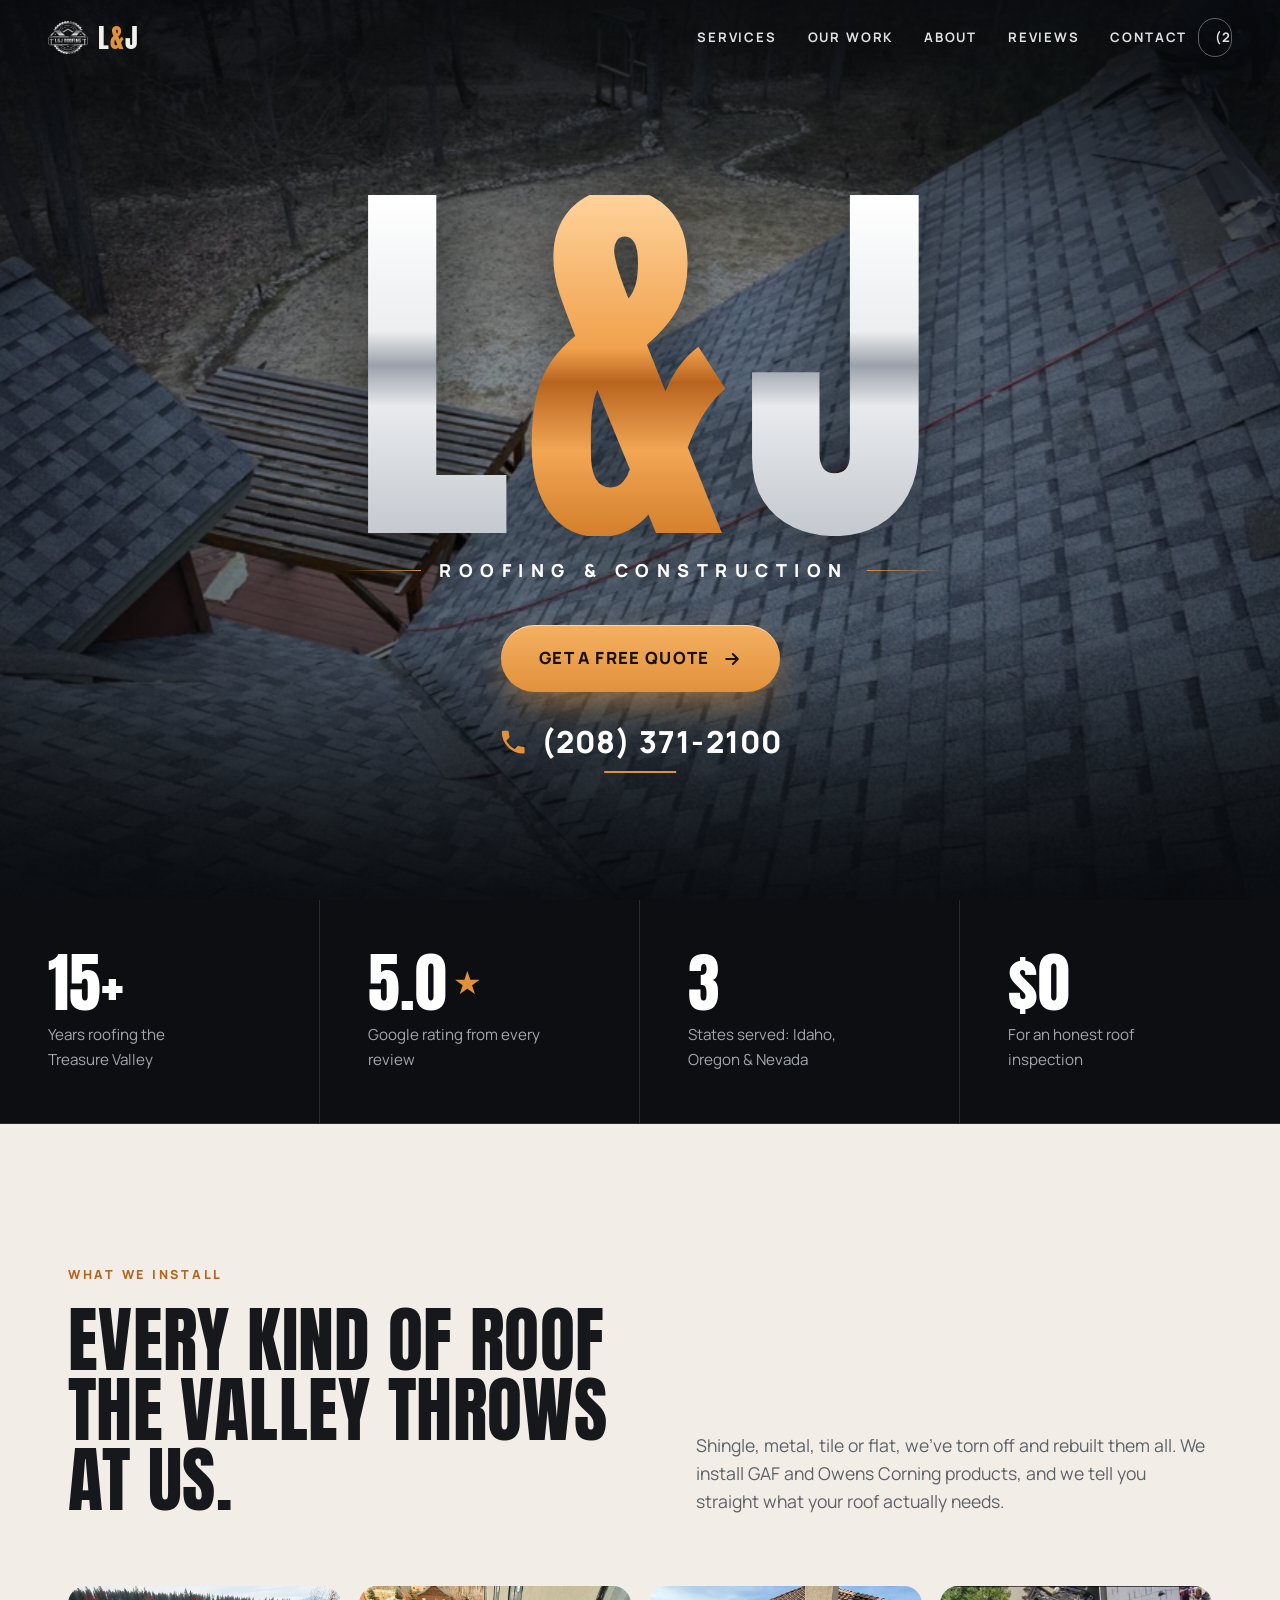
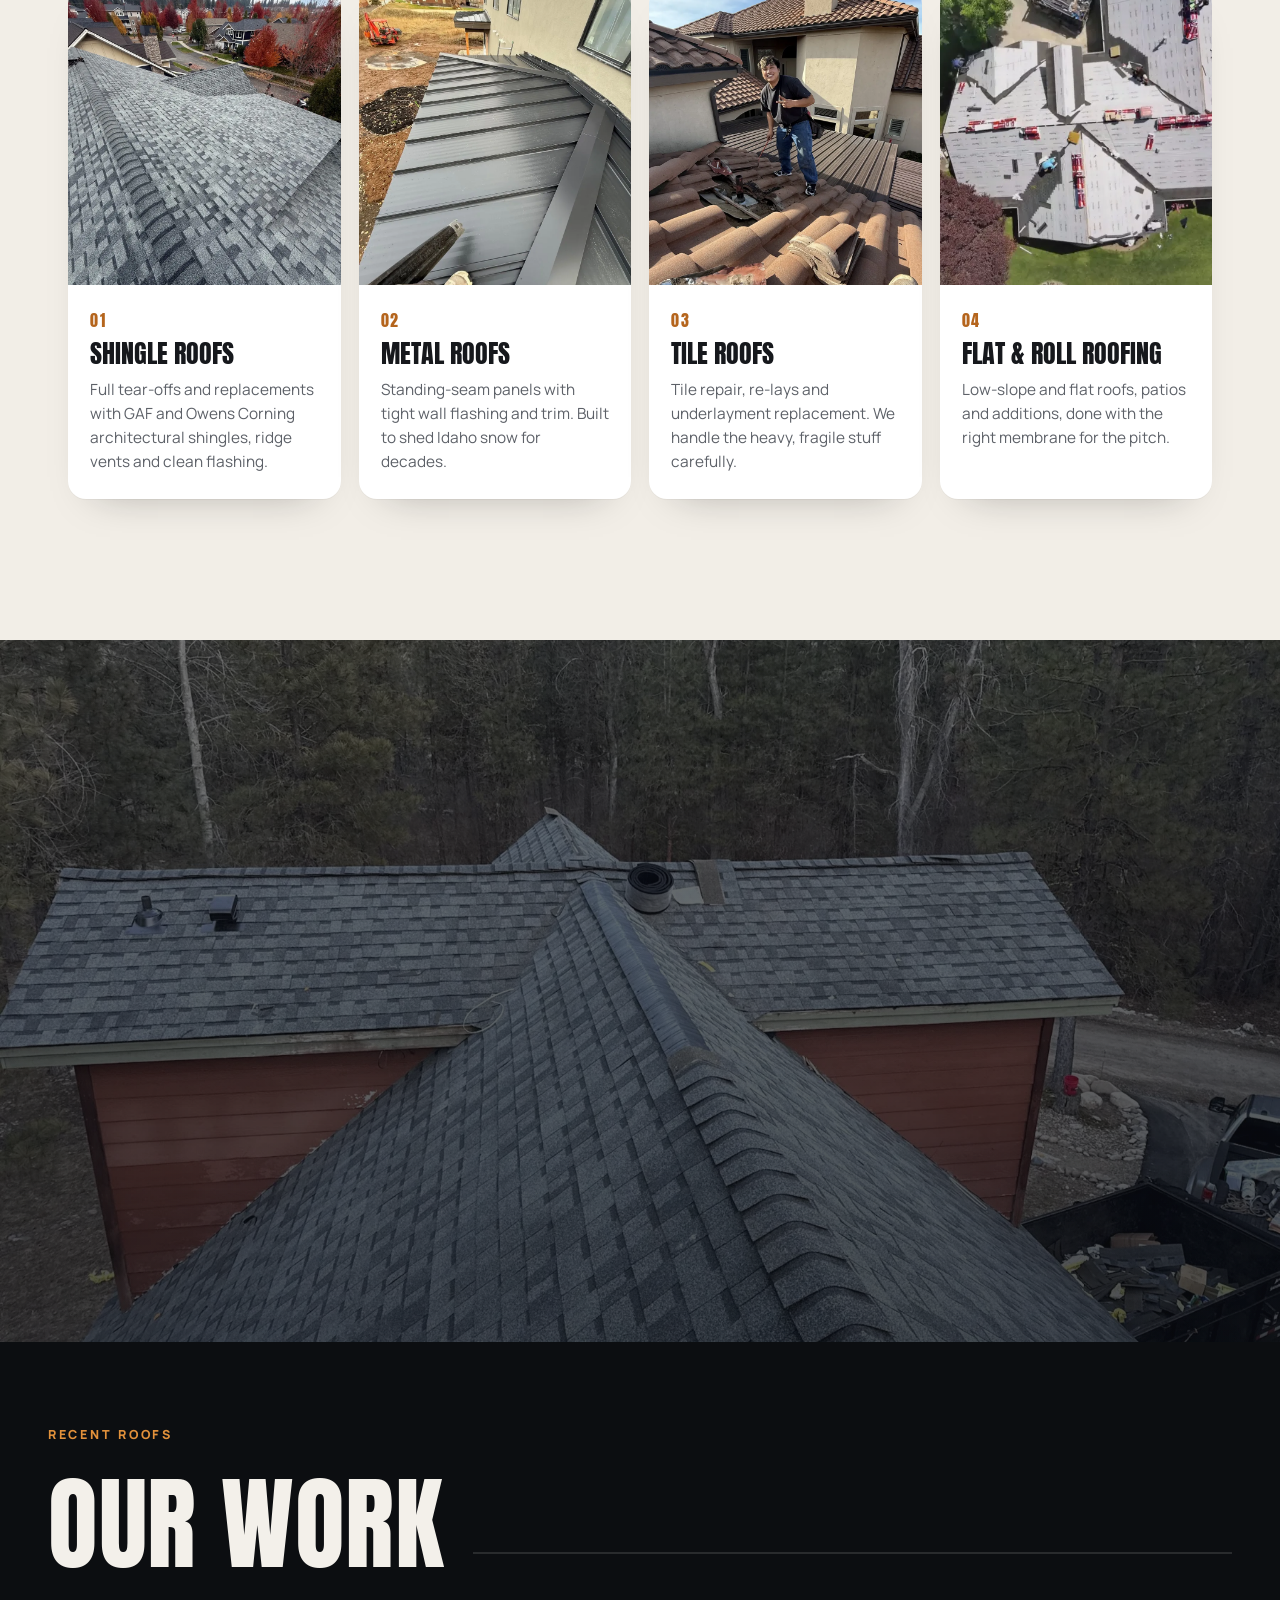
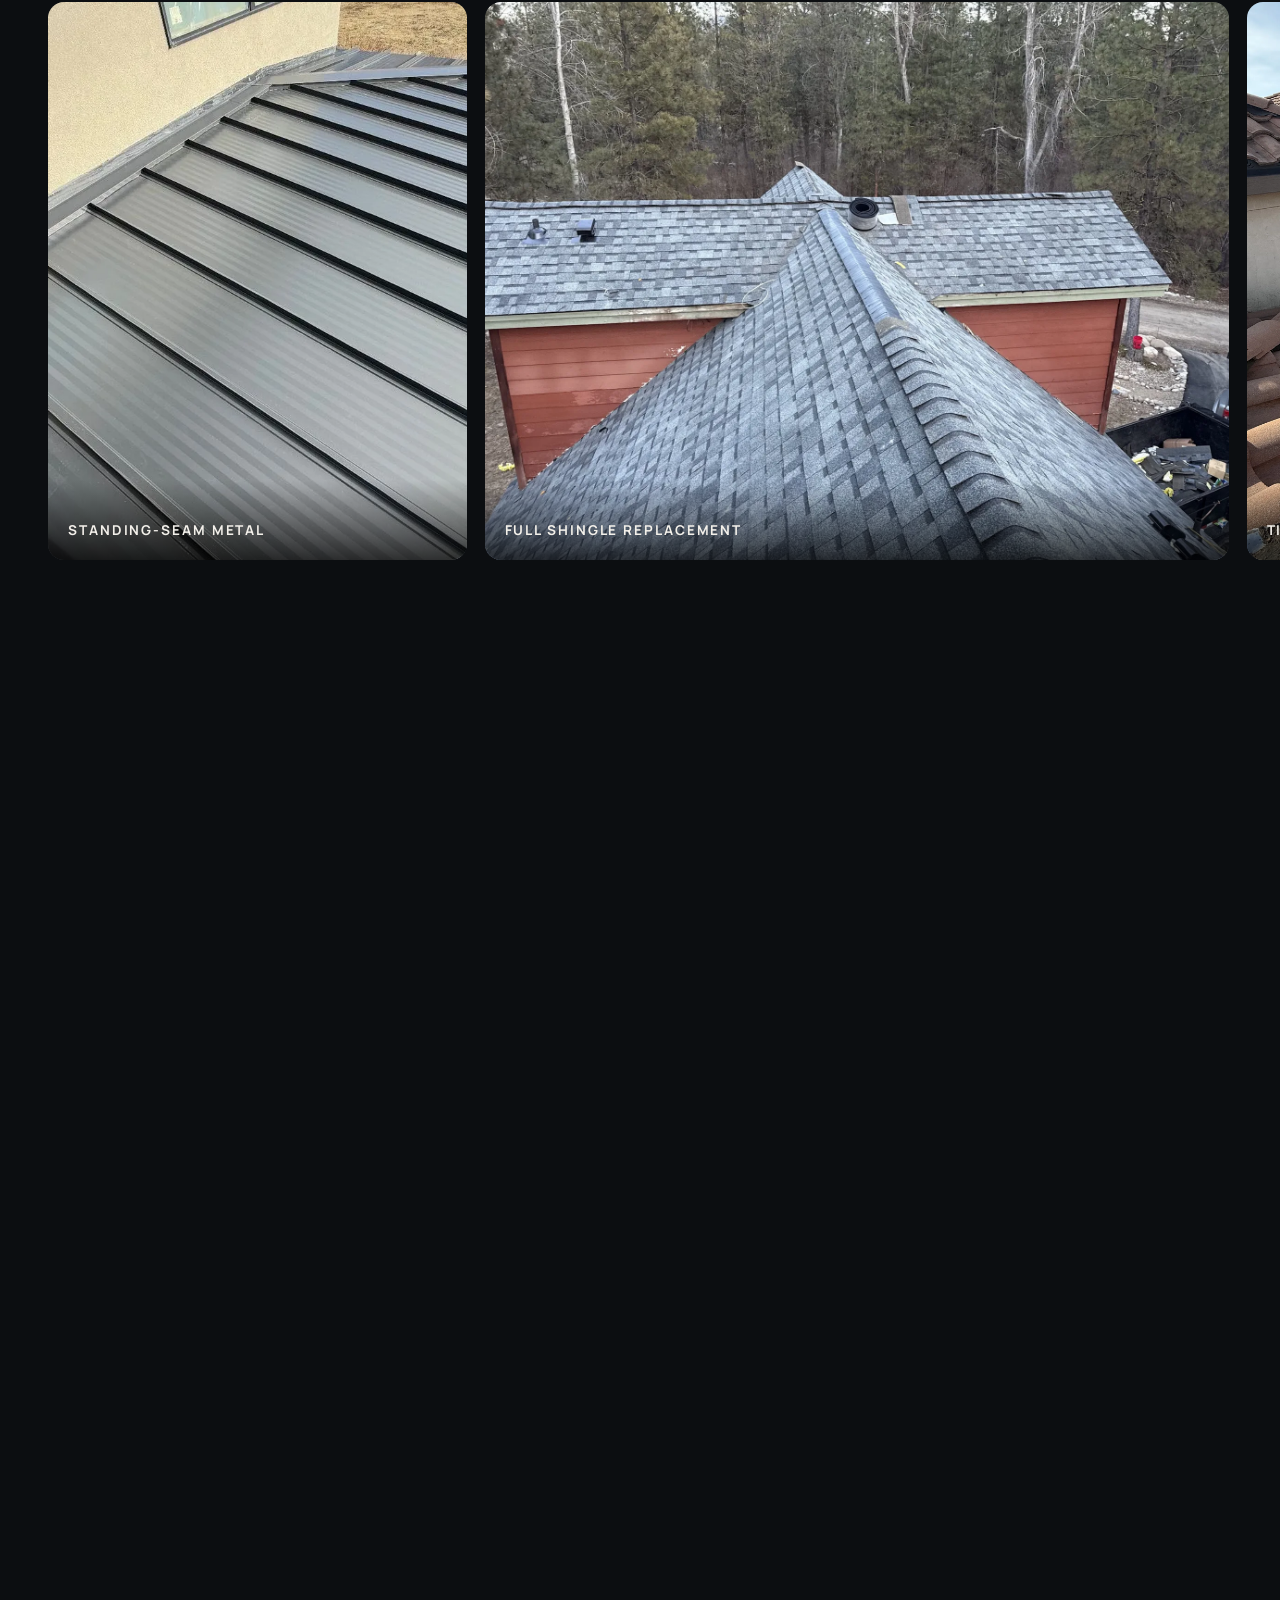
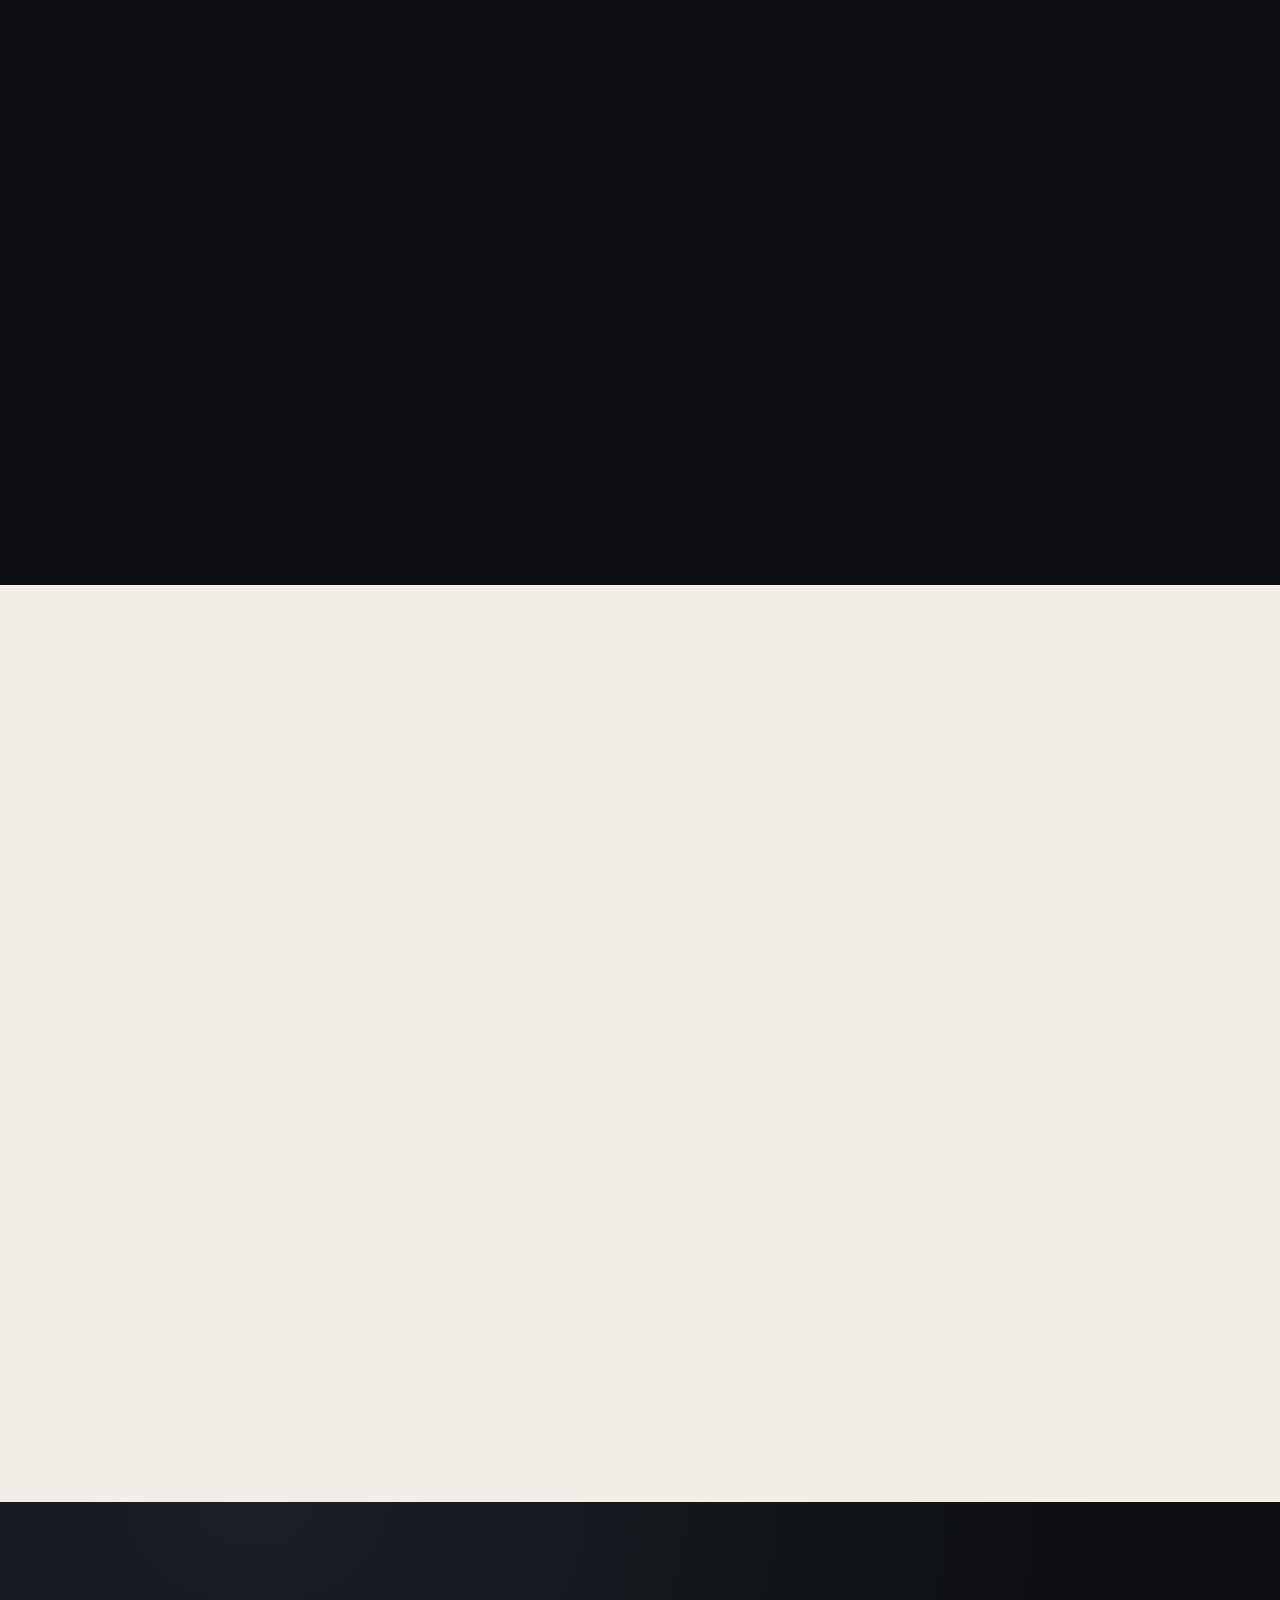
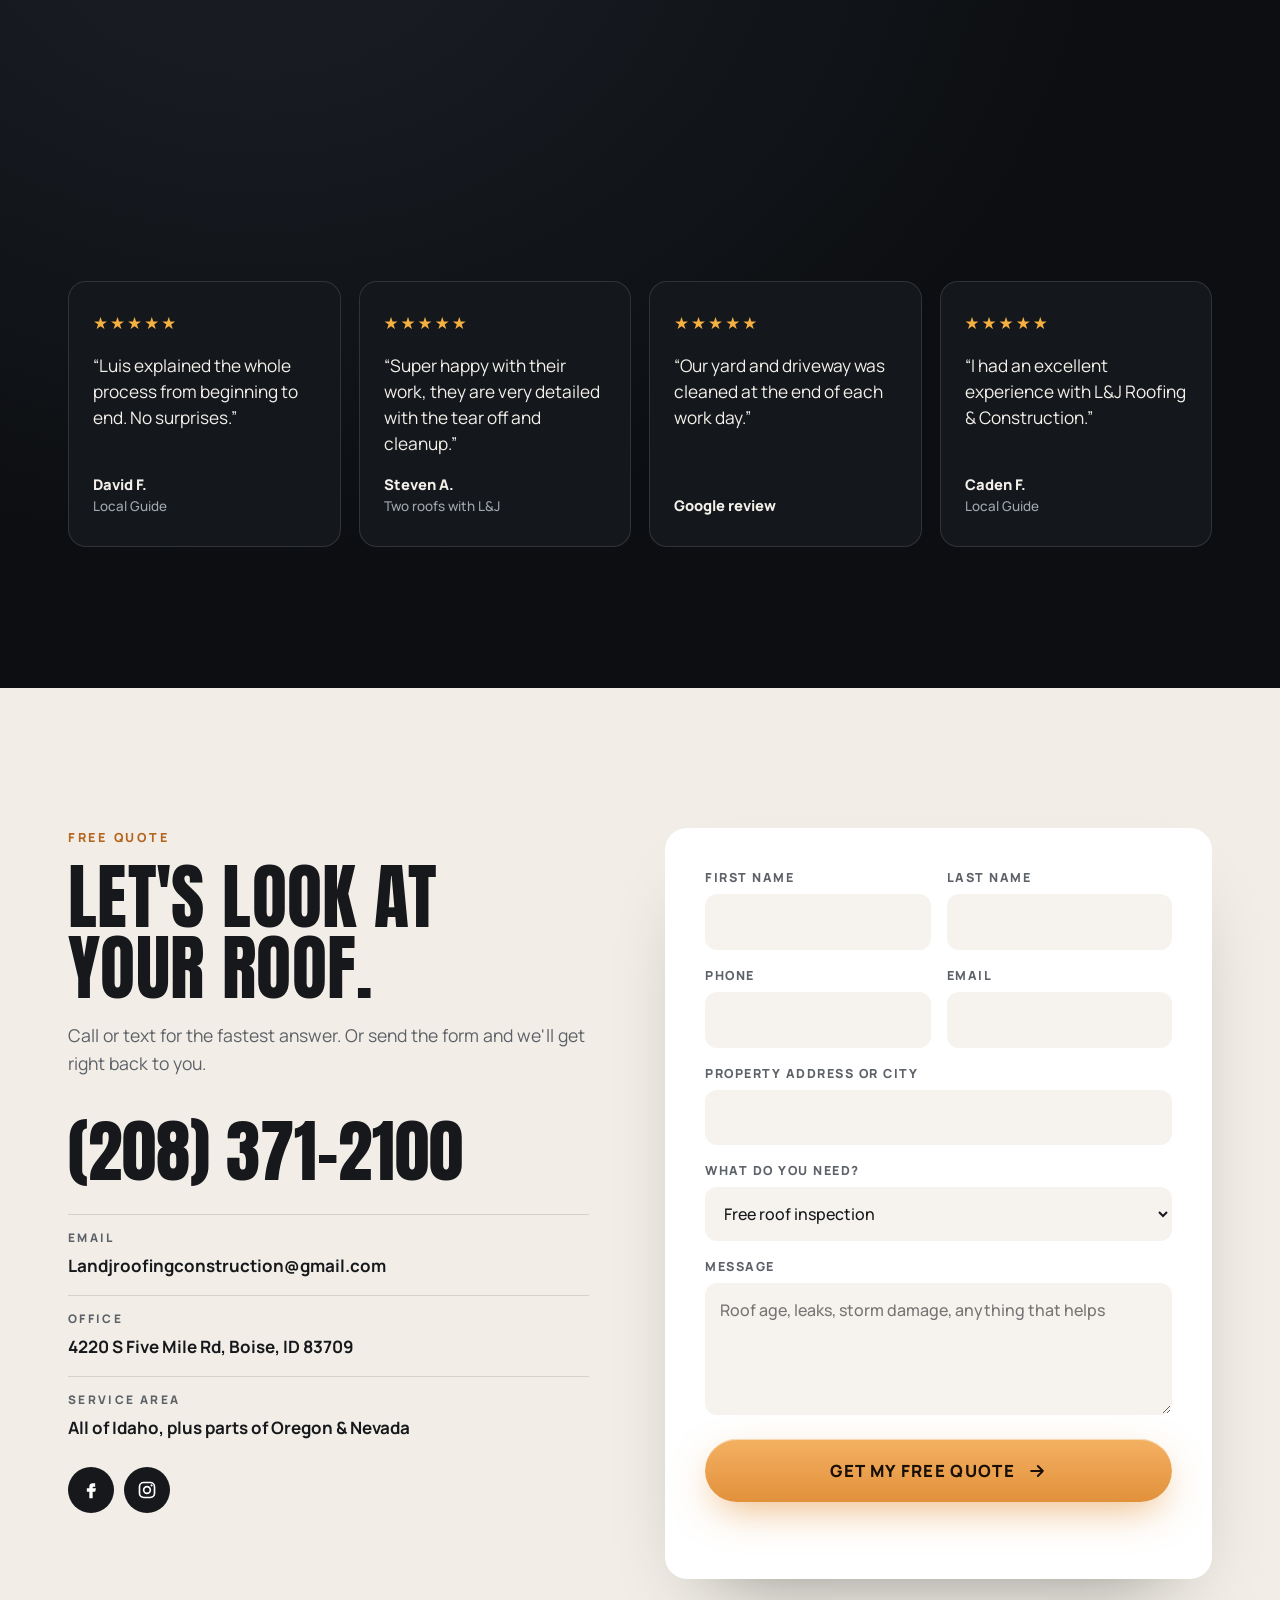
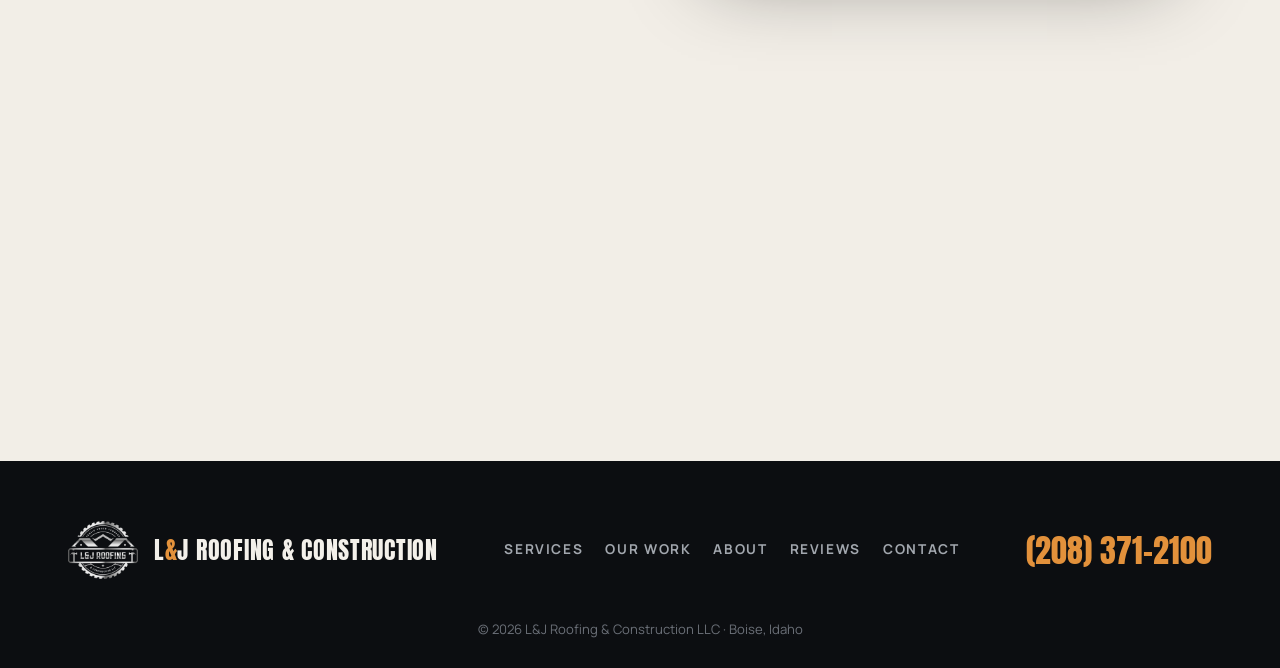
==== index.html @ e6434d3b "L&J Roofing & Construction website Co-Authored-By: Claude Opus 5.5 <noreply@anthropic.com>" ====
<!doctype html>
<html lang="en">
<head>
<meta charset="utf-8">
<meta name="viewport" content="width=device-width, initial-scale=1, viewport-fit=cover">
<title>L&amp;J Roofing &amp; Construction | Boise, Idaho Roofing Contractor</title>
<meta name="description" content="Family-owned roofing in Boise and the Treasure Valley. Shingle, metal, tile and flat roofs. Free, honest inspections. Call (208) 371-2100.">
<meta name="theme-color" content="#0c0e11">
<meta property="og:title" content="L&amp;J Roofing &amp; Construction">
<meta property="og:description" content="Family-owned roofing in Boise and the Treasure Valley. Free, honest inspections. (208) 371-2100">
<meta property="og:image" content="https://gcwebdesigner1-sudo.github.io/lnj-roofing/img/hero-sm.webp">
<meta property="og:type" content="website">
<link rel="icon" type="image/png" href="img/logo.png">
<link rel="preload" as="image" href="img/hero.webp" media="(min-width: 901px)">
<link rel="preload" as="image" href="img/hero-sm.webp" media="(max-width: 900px)">
<link rel="preconnect" href="https://fonts.googleapis.com">
<link rel="preconnect" href="https://fonts.gstatic.com" crossorigin>
<link href="https://fonts.googleapis.com/css2?family=Anton&family=Manrope:wght@400;500;600;700;800&display=swap" rel="stylesheet">
<link rel="stylesheet" href="styles.css">
<script type="application/ld+json">
{
  "@context": "https://schema.org",
  "@type": "RoofingContractor",
  "name": "L&J Roofing & Construction LLC",
  "telephone": "+1-208-371-2100",
  "email": "Landjroofingconstruction@gmail.com",
  "url": "https://lnjroofing.com/",
  "image": "img/hero.webp",
  "address": {"@type": "PostalAddress","streetAddress": "4220 S Five Mile Rd","addressLocality": "Boise","addressRegion": "ID","postalCode": "83709","addressCountry": "US"},
  "geo": {"@type": "GeoCoordinates","latitude": 43.5646608,"longitude": -116.3138381},
  "areaServed": ["Idaho","Oregon","Nevada"],
  "aggregateRating": {"@type": "AggregateRating","ratingValue": "5.0","reviewCount": "9"},
  "sameAs": ["https://www.facebook.com/share/19y1dvjdX4/","https://www.instagram.com/landjroofingandconstruction"]
}
</script>
</head>
<body>

<header class="nav" id="nav">
  <a href="#top" class="brand" aria-label="L&amp;J Roofing home">
    <img src="img/logo.png" alt="" width="40" height="33">
    <span>L<em>&amp;</em>J</span>
  </a>
  <nav class="links" id="links" aria-label="Main">
    <a href="#services">Services</a>
    <a href="#work">Our Work</a>
    <a href="#about">About</a>
    <a href="#reviews">Reviews</a>
    <a href="#contact">Contact</a>
    <a href="tel:+12083712100" class="nav-phone">(208) 371-2100</a>
  </nav>
  <button class="burger" id="burger" aria-label="Open menu" aria-expanded="false" aria-controls="links"><span></span><span></span></button>
</header>

<main>
  <!-- HERO: name, free quote, phone. Nothing else. -->
  <section class="hero" id="top">
    <div class="hero-media" id="heroMedia">
      <picture>
        <source media="(max-width: 900px)" srcset="img/hero-sm.webp">
        <img src="img/hero.webp" alt="L&amp;J crew finishing a new shingle roof ridge above a wooded yard" fetchpriority="high">
      </picture>
    </div>
    <div class="hero-shade"></div>
    <div class="hero-inner" id="heroInner">
      <h1 class="wordmark">
        <span class="sr">L&amp;J Roofing &amp; Construction</span>
        <span class="wm" aria-hidden="true"><span class="ch"><i>L</i></span><span class="ch amp"><i>&amp;</i></span><span class="ch"><i>J</i></span></span>
        <span class="sub" aria-hidden="true">Roofing &amp; Construction</span>
      </h1>
      <a href="#contact" class="btn-quote">Get a Free Quote <svg viewBox="0 0 24 24" aria-hidden="true"><path d="M5 12h14M13 6l6 6-6 6"/></svg></a>
      <a href="tel:+12083712100" class="hero-phone"><svg viewBox="0 0 24 24" aria-hidden="true"><path d="M6.6 10.8a15.1 15.1 0 0 0 6.6 6.6l2.2-2.2a1 1 0 0 1 1-.25 11.4 11.4 0 0 0 3.6.57 1 1 0 0 1 1 1V20a1 1 0 0 1-1 1A17 17 0 0 1 3 4a1 1 0 0 1 1-1h3.5a1 1 0 0 1 1 1c0 1.25.2 2.45.57 3.57a1 1 0 0 1-.25 1z"/></svg>(208) 371-2100</a>
    </div>
  </section>

  <!-- STATS -->
  <section class="stats" aria-label="Quick facts">
    <div class="stat rv"><b><span class="count" data-to="15">0</span>+</b><span>Years roofing the Treasure&nbsp;Valley</span></div>
    <div class="stat rv"><b><span class="count" data-to="5" data-dec="1">0</span><small>&#9733;</small></b><span>Google rating from every review</span></div>
    <div class="stat rv"><b><span class="count" data-to="3">0</span></b><span>States served: Idaho, Oregon &amp; Nevada</span></div>
    <div class="stat rv"><b>$<span class="count" data-to="0">0</span></b><span>For an honest roof inspection</span></div>
  </section>

  <!-- SERVICES -->
  <section class="services light" id="services">
    <div class="wrap">
      <div class="head rv">
        <p class="kicker">What we install</p>
        <h2>Every kind of roof<br>the valley throws at us.</h2>
        <p class="lede">Shingle, metal, tile or flat, we've torn off and rebuilt them all. We install GAF and Owens Corning products, and we tell you straight what your roof actually needs.</p>
      </div>
      <div class="svc-grid">
        <article class="svc rv">
          <div class="svc-img"><img src="img/fall-ridge-sm.webp" alt="New architectural shingle roof with ridge cap, autumn trees behind" loading="lazy"></div>
          <div class="svc-body"><span class="num">01</span><h3>Shingle Roofs</h3><p>Full tear-offs and replacements with GAF and Owens Corning architectural shingles, ridge vents and clean flashing.</p></div>
        </article>
        <article class="svc rv">
          <div class="svc-img"><img src="img/metal-2-sm.webp" alt="Charcoal standing-seam metal roof on a new home" loading="lazy"></div>
          <div class="svc-body"><span class="num">02</span><h3>Metal Roofs</h3><p>Standing-seam panels with tight wall flashing and trim. Built to shed Idaho snow for decades.</p></div>
        </article>
        <article class="svc rv">
          <div class="svc-img"><img src="img/tile-sm.webp" alt="L&amp;J roofer working on a clay tile roof" loading="lazy"></div>
          <div class="svc-body"><span class="num">03</span><h3>Tile Roofs</h3><p>Tile repair, re-lays and underlayment replacement. We handle the heavy, fragile stuff carefully.</p></div>
        </article>
        <article class="svc rv">
          <div class="svc-img"><img src="img/aerial-sm.webp" alt="Aerial view of a roof during tear-off with new underlayment" loading="lazy"></div>
          <div class="svc-body"><span class="num">04</span><h3>Flat &amp; Roll Roofing</h3><p>Low-slope and flat roofs, patios and additions, done with the right membrane for the pitch.</p></div>
        </article>
      </div>
    </div>
  </section>

  <!-- INSPECTION BAND -->
  <section class="band" aria-label="Free inspections">
    <div class="band-bg" data-parallax><img src="img/forest-ridge.webp" alt="" loading="lazy"></div>
    <div class="band-inner rv">
      <p class="kicker">Free &amp; honest inspections</p>
      <h2>If your roof has years left,<br>we'll tell you.</h2>
      <a href="#contact" class="btn-quote small">Book a Free Inspection <svg viewBox="0 0 24 24" aria-hidden="true"><path d="M5 12h14M13 6l6 6-6 6"/></svg></a>
    </div>
  </section>

  <!-- WORK: pinned horizontal gallery -->
  <section class="work" id="work">
    <div class="work-sticky">
      <div class="work-head">
        <p class="kicker">Recent roofs</p>
        <h2>Our work</h2>
        <div class="work-bar"><span id="workBar"></span></div>
      </div>
      <div class="work-track" id="workTrack">
        <figure class="tall"><img src="img/metal-1.webp" alt="Standing-seam metal roof against stucco wall" loading="lazy"><figcaption>Standing-seam metal</figcaption></figure>
        <figure class="wide"><img src="img/forest-ridge.webp" alt="Finished shingle roof ridge surrounded by pine forest" loading="lazy"><figcaption>Full shingle replacement</figcaption></figure>
        <figure class="tall"><img src="img/tile.webp" alt="Tile roof repair in progress" loading="lazy"><figcaption>Tile repair</figcaption></figure>
        <figure class="wide"><img src="img/house-truck.webp" alt="Cabin-style home with new roof and L&amp;J truck in the driveway" loading="lazy"><figcaption>Re-roof, tear-off to cleanup</figcaption></figure>
        <figure class="tall"><img src="img/cupola-sm.webp" alt="Cedar-clad roof peak detail over new shingles" loading="lazy"><figcaption>Custom detail work</figcaption></figure>
        <figure class="wide"><img src="img/aerial2.webp" alt="Aerial view of a roof being re-sheathed" loading="lazy"><figcaption>Decking &amp; sheathing</figcaption></figure>
        <figure class="tall"><img src="img/metal-wall-sm.webp" alt="Black metal panel roof edge" loading="lazy"><figcaption>Metal, new construction</figcaption></figure>
        <figure class="wide"><img src="img/tearoff.webp" alt="Shingle roof with dump trailer below for tear-off debris" loading="lazy"><figcaption>Tear-off &amp; haul-away</figcaption></figure>
        <figure class="tall"><img src="img/gable-sm.webp" alt="New shingle roof on a two-story home with fall color" loading="lazy"><figcaption>Architectural shingles</figcaption></figure>
        <figure class="wide"><img src="img/modern.webp" alt="Modern new-build home with metal roof" loading="lazy"><figcaption>New-build homes</figcaption></figure>
      </div>
    </div>
  </section>

  <!-- ABOUT -->
  <section class="about light" id="about">
    <div class="wrap about-grid">
      <div class="about-photo rv">
        <img src="img/crew-sm.webp" alt="The L&amp;J Roofing crew on a snowy job site" loading="lazy">
        <div class="tag">The L&amp;J crew. Family on every job.</div>
      </div>
      <div class="about-copy rv">
        <p class="kicker">Family owned &amp; operated</p>
        <h2>Built on honest quotes.</h2>
        <p>We spent 20+ years subcontracting roofs across the Northwest before putting our own name on the truck. What we learned: most homeowners never get a fair shake on a roof. They get upsold, rushed, or left with nails in the driveway.</p>
        <p>L&amp;J runs the other way. The owner, the crew lead and the guys on the roof are family. We give you a straight answer on what your roof needs, a price we stand behind, and a yard that's cleaner than we found it.</p>
        <ul class="ticks">
          <li>Free, no-pressure inspections</li>
          <li>GAF &amp; Owens Corning installers</li>
          <li>Yard and driveway cleaned every day</li>
          <li>All of Idaho, plus parts of Oregon &amp; Nevada</li>
        </ul>
      </div>
    </div>
  </section>

  <!-- REVIEWS -->
  <section class="reviews" id="reviews">
    <div class="wrap">
      <div class="rev-head rv">
        <div>
          <p class="kicker">What homeowners say</p>
          <h2>5.0 on Google.<br>Every single review.</h2>
        </div>
        <a class="g-badge" href="https://www.google.com/maps?cid=14926346795720612753" target="_blank" rel="noopener">
          <span class="stars" aria-hidden="true">&#9733;&#9733;&#9733;&#9733;&#9733;</span>
          <span><b>5.0</b> &middot; Read all reviews on Google</span>
        </a>
      </div>
      <div class="rev-grid">
        <blockquote class="rev rv"><span class="stars">&#9733;&#9733;&#9733;&#9733;&#9733;</span><p>&ldquo;Luis explained the whole process from beginning to end. No surprises.&rdquo;</p><footer>David F. <span>Local Guide</span></footer></blockquote>
        <blockquote class="rev rv"><span class="stars">&#9733;&#9733;&#9733;&#9733;&#9733;</span><p>&ldquo;Super happy with their work, they are very detailed with the tear off and cleanup.&rdquo;</p><footer>Steven A. <span>Two roofs with L&amp;J</span></footer></blockquote>
        <blockquote class="rev rv"><span class="stars">&#9733;&#9733;&#9733;&#9733;&#9733;</span><p>&ldquo;Our yard and driveway was cleaned at the end of each work day.&rdquo;</p><footer>Google review</footer></blockquote>
        <blockquote class="rev rv"><span class="stars">&#9733;&#9733;&#9733;&#9733;&#9733;</span><p>&ldquo;I had an excellent experience with L&amp;J Roofing &amp; Construction.&rdquo;</p><footer>Caden F. <span>Local Guide</span></footer></blockquote>
      </div>
    </div>
  </section>

  <!-- CONTACT -->
  <section class="contact light" id="contact">
    <div class="wrap contact-grid">
      <div class="contact-info rv">
        <p class="kicker">Free quote</p>
        <h2>Let's look at your roof.</h2>
        <p class="lede">Call or text for the fastest answer. Or send the form and we'll get right back to you.</p>
        <a href="tel:+12083712100" class="big-phone">(208) 371-2100</a>
        <dl>
          <div><dt>Email</dt><dd><a href="mailto:Landjroofingconstruction@gmail.com">Landjroofingconstruction@gmail.com</a></dd></div>
          <div><dt>Office</dt><dd><a href="https://maps.google.com/?q=4220+S+Five+Mile+Rd,+Boise,+ID+83709" target="_blank" rel="noopener">4220 S Five Mile Rd, Boise, ID 83709</a></dd></div>
          <div><dt>Service area</dt><dd>All of Idaho, plus parts of Oregon &amp; Nevada</dd></div>
        </dl>
        <div class="social">
          <a href="https://www.facebook.com/share/19y1dvjdX4/?mibextid=wwXIfr" target="_blank" rel="noopener" aria-label="Facebook"><svg viewBox="0 0 24 24"><path d="M14 8h3V4h-3c-2.8 0-4 1.7-4 4.3V10H7v4h3v8h4v-8h3l1-4h-4V8.6c0-.4.3-.6.7-.6z"/></svg></a>
          <a href="https://www.instagram.com/landjroofingandconstruction" target="_blank" rel="noopener" aria-label="Instagram"><svg viewBox="0 0 24 24"><rect x="3" y="3" width="18" height="18" rx="5" fill="none" stroke="currentColor" stroke-width="2"/><circle cx="12" cy="12" r="4" fill="none" stroke="currentColor" stroke-width="2"/><circle cx="17.5" cy="6.5" r="1.3"/></svg></a>
        </div>
      </div>
      <form class="quote rv" id="quoteForm" action="https://formsubmit.co/Landjroofingconstruction@gmail.com" method="POST">
        <input type="hidden" name="_subject" value="New free quote request from lnjroofing.com">
        <input type="hidden" name="_template" value="table">
        <input type="hidden" name="_captcha" value="false">
        <input type="text" name="_honey" class="hp" tabindex="-1" autocomplete="off">
        <div class="row">
          <label>First name<input name="First name" required autocomplete="given-name"></label>
          <label>Last name<input name="Last name" required autocomplete="family-name"></label>
        </div>
        <div class="row">
          <label>Phone<input name="Phone" type="tel" required autocomplete="tel"></label>
          <label>Email<input name="Email" type="email" required autocomplete="email"></label>
        </div>
        <label>Property address or city<input name="Address" autocomplete="street-address"></label>
        <label>What do you need?
          <select name="Service">
            <option>Free roof inspection</option>
            <option>Full roof replacement</option>
            <option>Roof repair / leak</option>
            <option>Metal roof</option>
            <option>Tile roof</option>
            <option>Flat or roll roofing</option>
            <option>Something else</option>
          </select>
        </label>
        <label>Message<textarea name="Message" rows="4" placeholder="Roof age, leaks, storm damage, anything that helps"></textarea></label>
        <button type="submit" class="btn-quote full">Get My Free Quote <svg viewBox="0 0 24 24" aria-hidden="true"><path d="M5 12h14M13 6l6 6-6 6"/></svg></button>
        <p class="form-note" id="formNote" role="status"></p>
      </form>
    </div>
    <div class="map rv">
      <iframe title="L&amp;J Roofing location in Boise" loading="lazy" referrerpolicy="no-referrer-when-downgrade" src="https://www.google.com/maps?q=L%26J+Roofing+%26+Construction+LLC,+4220+S+Five+Mile+Rd,+Boise,+ID+83709&amp;z=12&amp;output=embed"></iframe>
    </div>
  </section>
</main>

<footer class="foot">
  <div class="wrap foot-grid">
    <a href="#top" class="foot-brand"><img src="img/logo.png" alt="L&amp;J Roofing logo" width="90" height="74" loading="lazy"><span>L<em>&amp;</em>J Roofing &amp; Construction</span></a>
    <nav aria-label="Footer"><a href="#services">Services</a><a href="#work">Our Work</a><a href="#about">About</a><a href="#reviews">Reviews</a><a href="#contact">Contact</a></nav>
    <a href="tel:+12083712100" class="foot-phone">(208) 371-2100</a>
  </div>
  <p class="copy">&copy; <span id="yr">2026</span> L&amp;J Roofing &amp; Construction LLC &middot; Boise, Idaho</p>
</footer>

<a href="tel:+12083712100" class="callbar" id="callbar" aria-label="Call L&amp;J Roofing">
  <svg viewBox="0 0 24 24" aria-hidden="true"><path d="M6.6 10.8a15.1 15.1 0 0 0 6.6 6.6l2.2-2.2a1 1 0 0 1 1-.25 11.4 11.4 0 0 0 3.6.57 1 1 0 0 1 1 1V20a1 1 0 0 1-1 1A17 17 0 0 1 3 4a1 1 0 0 1 1-1h3.5a1 1 0 0 1 1 1c0 1.25.2 2.45.57 3.57a1 1 0 0 1-.25 1z"/></svg>
  Call for a free quote
</a>

<script src="main.js"></script>
</body>
</html>
---- styles.css ----
:root{
  --ink:#0c0e11;
  --ink-2:#14171c;
  --ink-3:#1d2128;
  --paper:#f2eee7;
  --paper-2:#e7e1d6;
  --text:#f3f0ea;
  --muted:#a2a7ae;
  --dark-text:#16181c;
  --dark-muted:#5d6168;
  --copper:#e2913b;
  --copper-2:#f4b162;
  --line:rgba(255,255,255,.12);
  --display:"Anton", Impact, "Arial Narrow", sans-serif;
  --body:"Manrope", system-ui, -apple-system, Segoe UI, sans-serif;
  --ease:cubic-bezier(.2,.7,.1,1);
  --pad:clamp(16px,4vw,48px);
}
*,*::before,*::after{box-sizing:border-box}
html{scroll-behavior:smooth;-webkit-text-size-adjust:100%}
body{margin:0;background:var(--ink);color:var(--text);font-family:var(--body);font-size:17px;line-height:1.6;overflow-x:hidden}
img{display:block;max-width:100%}
a{color:inherit}
h2,h3{margin:0}
.sr{position:absolute;width:1px;height:1px;overflow:hidden;clip:rect(0 0 0 0);white-space:nowrap}
.wrap{max-width:1240px;margin:0 auto;padding:0 var(--pad)}
.kicker{font-size:.78rem;font-weight:800;letter-spacing:.22em;text-transform:uppercase;color:var(--copper);margin:0 0 14px}
h2{font-family:var(--display);font-weight:400;font-size:clamp(2.4rem,5.6vw,4.6rem);line-height:.98;letter-spacing:.005em;text-transform:uppercase}
.lede{font-size:1.1rem;color:var(--muted);max-width:56ch}
.light{background:var(--paper);color:var(--dark-text)}
.light .lede,.light p{color:var(--dark-muted)}
.light .kicker{color:#b5651d}

/* ---------- NAV ---------- */
.nav{position:fixed;inset:0 0 auto 0;z-index:50;display:flex;align-items:center;justify-content:space-between;gap:20px;padding:18px var(--pad);transition:background .5s var(--ease),padding .5s var(--ease),box-shadow .5s;}
.nav.solid{background:rgba(12,14,17,.86);backdrop-filter:blur(14px);-webkit-backdrop-filter:blur(14px);padding-top:10px;padding-bottom:10px;box-shadow:0 1px 0 var(--line)}
.brand{display:flex;align-items:center;gap:10px;text-decoration:none;font-family:var(--display);font-size:1.7rem;letter-spacing:.04em;line-height:1}
.brand img{width:40px;height:auto}
.brand em,.foot-brand em{font-style:normal;color:var(--copper)}
.links{display:flex;align-items:center;gap:clamp(14px,2.4vw,34px)}
.links a{text-decoration:none;font-size:.82rem;font-weight:700;letter-spacing:.14em;text-transform:uppercase;position:relative;padding:6px 0;color:rgba(255,255,255,.88)}
.links a::after{content:"";position:absolute;left:0;right:0;bottom:0;height:2px;background:var(--copper);transform:scaleX(0);transform-origin:right;transition:transform .45s var(--ease)}
.links a:hover::after,.links a.on::after{transform:scaleX(1);transform-origin:left}
.links .nav-phone{border:1px solid rgba(255,255,255,.35);border-radius:999px;padding:8px 16px;letter-spacing:.06em;max-width:0;opacity:0;overflow:hidden;white-space:nowrap;margin-left:-20px;transition:max-width .6s var(--ease),opacity .4s,margin .6s var(--ease),background .3s,border-color .3s}
.links .nav-phone::after{display:none}
.nav.solid .nav-phone{max-width:220px;opacity:1;margin-left:0}
.links .nav-phone:hover{background:var(--copper);border-color:var(--copper);color:var(--ink)}
.burger{display:none;background:none;border:0;width:44px;height:44px;position:relative;cursor:pointer;color:#fff}
.burger span{position:absolute;left:10px;right:10px;height:2px;background:currentColor;transition:transform .4s var(--ease),top .4s var(--ease)}
.burger span:first-child{top:17px}.burger span:last-child{top:26px}
.menu-open .burger span:first-child{top:21px;transform:rotate(45deg)}
.menu-open .burger span:last-child{top:21px;transform:rotate(-45deg)}

/* ---------- HERO ---------- */
.hero{position:relative;height:100vh;height:100svh;min-height:560px;overflow:hidden;display:grid;place-items:center;isolation:isolate}
.hero-media{position:absolute;inset:-6% 0 -6% 0;z-index:-2;will-change:transform}
.hero-media img{width:100%;height:100%;object-fit:cover;object-position:62% 40%;transform:scale(1.18);filter:brightness(.55) saturate(.9);animation:heroIn 2.6s var(--ease) .1s forwards}
@keyframes heroIn{to{transform:scale(1.04);filter:brightness(1) saturate(1)}}
.hero-shade{position:absolute;inset:0;z-index:-1;background:
  radial-gradient(ellipse 70% 60% at 50% 50%,rgba(8,10,13,.30) 0%,rgba(8,10,13,.62) 60%,rgba(8,10,13,.86) 100%),
  linear-gradient(180deg,rgba(8,10,13,.7) 0%,rgba(8,10,13,0) 22%,rgba(8,10,13,0) 70%,rgba(8,10,13,.85) 100%)}
.hero-inner{text-align:center;padding:90px var(--pad) 40px;display:flex;flex-direction:column;align-items:center;will-change:transform,opacity}
.wordmark{margin:0;display:flex;flex-direction:column;align-items:center;filter:drop-shadow(0 18px 40px rgba(0,0,0,.55))}
.wm{display:flex;font-family:var(--display);font-weight:400;font-size:clamp(8.5rem,31vw,25rem);line-height:.86;letter-spacing:-.005em}
.ch{display:block;overflow:hidden;padding:.04em .01em 0}
.ch i{display:block;font-style:normal;transform:translateY(105%);animation:rise 1.25s var(--ease) forwards;
  background:linear-gradient(105deg,transparent 40%,rgba(255,255,255,.95) 50%,transparent 60%) no-repeat,
             linear-gradient(180deg,#ffffff 0%,#eceef0 40%,#9aa1aa 50%,#e8eaed 62%,#c4c9cf 100%);
  background-size:300% 100%,100% 100%;background-position:150% 0,0 0;
  -webkit-background-clip:text;background-clip:text;color:transparent;-webkit-text-fill-color:transparent}
.ch.amp i{background:linear-gradient(105deg,transparent 40%,rgba(255,240,215,.95) 50%,transparent 60%) no-repeat,
             linear-gradient(180deg,#ffd29a 0%,#f0a14c 45%,#b8641f 55%,#f2a654 75%,#d47f2b 100%);
  background-size:300% 100%,100% 100%;background-position:150% 0,0 0;-webkit-background-clip:text;background-clip:text;margin:0 .02em}
.ch:nth-child(1) i{animation-delay:.55s}
.ch:nth-child(2) i{animation-delay:.7s}
.ch:nth-child(3) i{animation-delay:.85s}
.wm .ch i{animation:rise 1.25s var(--ease) forwards, sheen 7s ease-in-out 2.4s infinite}
.wm .ch:nth-child(1) i{animation-delay:.55s,2.4s}
.wm .ch:nth-child(2) i{animation-delay:.7s,2.5s}
.wm .ch:nth-child(3) i{animation-delay:.85s,2.6s}
@keyframes rise{to{transform:translateY(0)}}
@keyframes sheen{0%{background-position:150% 0,0 0}28%,100%{background-position:-50% 0,0 0}}
.sub{display:flex;align-items:center;gap:18px;margin-top:clamp(10px,1.6vw,20px);font-family:var(--body);font-weight:800;font-size:clamp(.78rem,1.55vw,1.12rem);letter-spacing:.42em;text-transform:uppercase;color:#fff;opacity:0;animation:fadeUp 1s var(--ease) 1.35s forwards;padding-left:.42em}
.sub::before,.sub::after{content:"";width:clamp(26px,6vw,80px);height:1px;background:linear-gradient(90deg,transparent,var(--copper))}
.sub::after{transform:scaleX(-1)}
@keyframes fadeUp{from{opacity:0;transform:translateY(16px)}to{opacity:1;transform:none}}

.btn-quote{display:inline-flex;align-items:center;justify-content:center;gap:12px;margin-top:clamp(28px,4.5vh,46px);padding:20px 38px;border-radius:999px;background:linear-gradient(180deg,var(--copper-2),var(--copper));color:#1a1007;text-decoration:none;font-weight:800;font-size:1.05rem;letter-spacing:.08em;text-transform:uppercase;box-shadow:0 14px 40px -10px rgba(226,145,59,.7),inset 0 1px 0 rgba(255,255,255,.5);position:relative;overflow:hidden;border:0;cursor:pointer;font-family:var(--body);transition:transform .35s var(--ease),box-shadow .35s var(--ease)}
.btn-quote::before{content:"";position:absolute;inset:0;background:linear-gradient(110deg,transparent 30%,rgba(255,255,255,.55) 50%,transparent 70%);transform:translateX(-120%);transition:transform .8s var(--ease)}
.btn-quote:hover{transform:translateY(-3px);box-shadow:0 22px 50px -12px rgba(226,145,59,.85),inset 0 1px 0 rgba(255,255,255,.5)}
.btn-quote:hover::before{transform:translateX(120%)}
.btn-quote svg{width:20px;height:20px;fill:none;stroke:currentColor;stroke-width:2.4;stroke-linecap:round;stroke-linejoin:round;transition:transform .35s var(--ease)}
.btn-quote:hover svg{transform:translateX(4px)}
.hero .btn-quote{opacity:0;animation:fadeUp 1s var(--ease) 1.6s forwards, pulse 3.2s ease-in-out 3.2s infinite}
@keyframes pulse{0%,100%{box-shadow:0 14px 40px -10px rgba(226,145,59,.7),0 0 0 0 rgba(226,145,59,.45),inset 0 1px 0 rgba(255,255,255,.5)}50%{box-shadow:0 14px 40px -10px rgba(226,145,59,.7),0 0 0 14px rgba(226,145,59,0),inset 0 1px 0 rgba(255,255,255,.5)}}
.btn-quote.small{padding:16px 30px;font-size:.92rem}
.btn-quote.full{width:100%;margin-top:8px}

.hero-phone{display:inline-flex;align-items:center;gap:12px;margin-top:22px;text-decoration:none;font-weight:800;font-size:clamp(1.35rem,2.6vw,1.9rem);letter-spacing:.04em;color:#fff;opacity:0;animation:fadeUp 1s var(--ease) 1.8s forwards;position:relative;padding:4px 2px}
.hero-phone svg{width:1em;height:1em;fill:var(--copper)}
.hero-phone::after{content:"";position:absolute;left:0;right:0;bottom:-2px;height:2px;background:var(--copper);transform:scaleX(.25);transition:transform .5s var(--ease)}
.hero-phone:hover::after{transform:scaleX(1)}

/* ---------- STATS ---------- */
.stats{display:grid;grid-template-columns:repeat(4,1fr);background:var(--ink);border-bottom:1px solid var(--line)}
.stat{padding:clamp(30px,4vw,54px) var(--pad);border-right:1px solid var(--line);display:flex;flex-direction:column;gap:8px}
.stat:last-child{border-right:0}
.stat b{font-family:var(--display);font-weight:400;font-size:clamp(2.8rem,5vw,4.4rem);line-height:1;color:#fff}
.stat b small{font-size:.5em;color:var(--copper);margin-left:6px;vertical-align:.5em}
.stat > span{color:var(--muted);font-size:.95rem;max-width:22ch}

/* ---------- SERVICES ---------- */
.services{padding:clamp(80px,11vw,150px) 0}
.head{display:grid;grid-template-columns:1.1fr 1fr;gap:20px 60px;align-items:end;margin-bottom:clamp(40px,6vw,70px)}
.head .kicker{grid-column:1/-1;margin:0}
.head .lede{margin:0}
.svc-grid{display:grid;grid-template-columns:repeat(4,1fr);gap:18px}
.svc{background:#fff;border-radius:18px;overflow:hidden;box-shadow:0 1px 0 rgba(0,0,0,.04),0 20px 40px -28px rgba(20,20,20,.35);transition:transform .5s var(--ease),box-shadow .5s var(--ease)}
.svc:hover{transform:translateY(-6px);box-shadow:0 1px 0 rgba(0,0,0,.04),0 30px 60px -28px rgba(20,20,20,.5)}
.svc-img{aspect-ratio:4/4.4;overflow:hidden}
.svc-img img{width:100%;height:100%;object-fit:cover;transition:transform 1.2s var(--ease)}
.svc:hover .svc-img img{transform:scale(1.07)}
.svc-body{padding:22px 22px 26px}
.num{font-family:var(--display);color:#b5651d;font-size:1rem;letter-spacing:.1em}
.svc h3{font-family:var(--display);font-weight:400;text-transform:uppercase;font-size:1.65rem;line-height:1.05;margin:6px 0 10px;color:var(--dark-text)}
.svc p{margin:0;font-size:.96rem;line-height:1.55}

/* ---------- BAND ---------- */
.band{position:relative;min-height:78vh;display:grid;place-items:center;overflow:hidden;text-align:center;isolation:isolate}
.band-bg{position:absolute;inset:-18% 0;z-index:-2;will-change:transform}
.band-bg img{width:100%;height:100%;object-fit:cover}
.band::before{content:"";position:absolute;inset:0;z-index:-1;background:linear-gradient(180deg,rgba(10,12,15,.55),rgba(10,12,15,.72))}
.band-inner{padding:80px var(--pad)}
.band h2{font-size:clamp(2.6rem,7vw,6rem)}

/* ---------- WORK (pinned horizontal) ---------- */
.work{position:relative;background:var(--ink)}
.work-sticky{position:sticky;top:0;height:100vh;height:100svh;overflow:hidden;display:flex;flex-direction:column;justify-content:center;gap:clamp(20px,3vh,36px)}
.work-head{padding:0 var(--pad);display:flex;align-items:end;gap:30px;flex-wrap:wrap}
.work-head .kicker{width:100%;margin:0}
.work-head h2{font-size:clamp(3rem,8vw,7rem)}
.work-bar{flex:1;min-width:120px;height:2px;background:var(--line);margin-bottom:1.2em;position:relative;overflow:hidden}
.work-bar span{position:absolute;inset:0;background:var(--copper);transform-origin:left;transform:scaleX(0)}
.work-track{display:flex;gap:18px;padding:0 var(--pad);will-change:transform;height:min(62vh,600px)}
.work-track figure{margin:0;position:relative;flex:0 0 auto;height:100%;border-radius:16px;overflow:hidden;background:var(--ink-3)}
.work-track .tall{aspect-ratio:3/4}
.work-track .wide{aspect-ratio:4/3}
.work-track img{width:100%;height:100%;object-fit:cover;transform:scale(1.12);transition:transform 1.4s var(--ease)}
.work-track figure:hover img{transform:scale(1.04)}
.work-track figcaption{position:absolute;left:0;right:0;bottom:0;padding:40px 20px 18px;font-weight:700;font-size:.85rem;letter-spacing:.14em;text-transform:uppercase;background:linear-gradient(transparent,rgba(0,0,0,.75))}

/* ---------- ABOUT ---------- */
.about{padding:clamp(80px,11vw,150px) 0}
.about-grid{display:grid;grid-template-columns:1fr 1.1fr;gap:clamp(36px,6vw,90px);align-items:center}
.about-photo{position:relative;border-radius:20px;overflow:hidden;box-shadow:0 40px 80px -40px rgba(0,0,0,.5)}
.about-photo img{width:100%;aspect-ratio:4/5;object-fit:cover;object-position:50% 30%}
.about-photo .tag{position:absolute;left:16px;right:16px;bottom:16px;background:rgba(12,14,17,.82);backdrop-filter:blur(8px);color:#fff;padding:14px 18px;border-radius:12px;font-weight:700;font-size:.92rem}
.about-copy h2{margin-bottom:24px}
.about-copy p{font-size:1.06rem;margin:0 0 18px}
.ticks{list-style:none;padding:0;margin:28px 0 0;display:grid;grid-template-columns:1fr 1fr;gap:12px 24px}
.ticks li{position:relative;padding-left:30px;font-weight:700;color:var(--dark-text);font-size:.98rem}
.ticks li::before{content:"";position:absolute;left:0;top:.28em;width:18px;height:18px;border-radius:50%;background:#b5651d url("data:image/svg+xml,%3Csvg xmlns='http://www.w3.org/2000/svg' viewBox='0 0 24 24'%3E%3Cpath d='M6 12.5l4 4 8-9' fill='none' stroke='white' stroke-width='3' stroke-linecap='round' stroke-linejoin='round'/%3E%3C/svg%3E") center/12px no-repeat}

/* ---------- REVIEWS ---------- */
.reviews{padding:clamp(80px,11vw,150px) 0;background:radial-gradient(ellipse at 20% 0%,#1b1f26 0%,var(--ink) 60%)}
.rev-head{display:flex;justify-content:space-between;align-items:end;gap:30px;flex-wrap:wrap;margin-bottom:clamp(40px,5vw,64px)}
.g-badge{display:inline-flex;flex-direction:column;gap:4px;text-decoration:none;border:1px solid var(--line);border-radius:14px;padding:16px 22px;transition:border-color .3s,background .3s}
.g-badge:hover{border-color:var(--copper);background:rgba(226,145,59,.08)}
.stars{color:#f5b041;letter-spacing:.12em;font-size:1.05rem}
.rev-grid{display:grid;grid-template-columns:repeat(4,1fr);gap:18px}
.rev{margin:0;background:var(--ink-2);border:1px solid var(--line);border-radius:18px;padding:28px 24px;display:flex;flex-direction:column;gap:16px;transition:transform .5s var(--ease),border-color .5s}
.rev:hover{transform:translateY(-6px);border-color:rgba(226,145,59,.5)}
.rev p{margin:0;font-size:1.08rem;line-height:1.5;flex:1}
.rev footer{font-weight:800;font-size:.92rem}
.rev footer span{display:block;font-weight:500;color:var(--muted);font-size:.84rem}

/* ---------- CONTACT ---------- */
.contact{padding:clamp(80px,11vw,150px) 0 0}
.contact-grid{display:grid;grid-template-columns:1fr 1.05fr;gap:clamp(36px,6vw,90px);align-items:start}
.contact-info h2{margin-bottom:18px}
.big-phone{display:inline-block;font-family:var(--display);font-size:clamp(2.6rem,5.4vw,4.4rem);line-height:1;text-decoration:none;color:var(--dark-text);margin:22px 0 28px;background:linear-gradient(currentColor,currentColor) 0 100%/0 3px no-repeat;transition:background-size .6s var(--ease),color .3s}
.big-phone:hover{background-size:100% 3px;color:#b5651d}
dl{margin:0;display:grid;gap:16px}
dl div{border-top:1px solid rgba(0,0,0,.12);padding-top:14px}
dt{font-size:.74rem;font-weight:800;letter-spacing:.2em;text-transform:uppercase;color:var(--dark-muted)}
dd{margin:4px 0 0;font-weight:700;color:var(--dark-text);word-break:break-word}
dd a{text-decoration:none}
dd a:hover{color:#b5651d}
.social{display:flex;gap:10px;margin-top:26px}
.social a{width:46px;height:46px;border-radius:50%;display:grid;place-items:center;background:var(--dark-text);color:#fff;transition:background .3s,transform .3s var(--ease)}
.social a:hover{background:#b5651d;transform:translateY(-3px)}
.social svg{width:20px;height:20px;fill:currentColor}
.quote{background:#fff;border-radius:22px;padding:clamp(24px,3.5vw,40px);box-shadow:0 40px 80px -45px rgba(0,0,0,.45);display:grid;gap:16px}
.quote .row{display:grid;grid-template-columns:1fr 1fr;gap:16px}
.quote label{display:grid;gap:6px;font-size:.78rem;font-weight:800;letter-spacing:.12em;text-transform:uppercase;color:var(--dark-muted)}
.quote input,.quote select,.quote textarea{font:inherit;font-size:1rem;font-weight:500;letter-spacing:0;text-transform:none;color:var(--dark-text);background:#f6f3ee;border:1.5px solid transparent;border-radius:12px;padding:14px 14px;width:100%;transition:border-color .25s,background .25s}
.quote input:focus,.quote select:focus,.quote textarea:focus{outline:0;border-color:var(--copper);background:#fff}
.quote textarea{resize:vertical}
.hp{position:absolute;left:-9999px;opacity:0}
.form-note{margin:0;font-weight:700;min-height:1.2em;color:#2f7a3d}
.form-note.err{color:#b3261e}
.map{margin-top:clamp(60px,8vw,110px);height:380px;filter:grayscale(.35) contrast(1.05)}
.map iframe{width:100%;height:100%;border:0;display:block}

/* ---------- FOOTER ---------- */
.foot{background:var(--ink);padding:60px 0 calc(28px + env(safe-area-inset-bottom))}
.foot-grid{display:flex;align-items:center;justify-content:space-between;gap:30px;flex-wrap:wrap}
.foot-brand{display:flex;align-items:center;gap:16px;text-decoration:none;font-family:var(--display);font-size:1.5rem;letter-spacing:.03em;text-transform:uppercase}
.foot-brand img{width:70px;height:auto}
.foot nav{display:flex;gap:22px;flex-wrap:wrap}
.foot nav a{text-decoration:none;color:var(--muted);font-weight:700;font-size:.85rem;letter-spacing:.12em;text-transform:uppercase}
.foot nav a:hover{color:#fff}
.foot-phone{font-family:var(--display);font-size:2rem;text-decoration:none;color:var(--copper)}
.copy{text-align:center;color:#6b7078;font-size:.82rem;margin:40px 0 0;padding:0 var(--pad)}

/* ---------- MOBILE CALL BAR ---------- */
.callbar{display:none}

/* ---------- REVEAL ---------- */
.rv{opacity:0;transform:translateY(40px);transition:opacity 1.1s var(--ease),transform 1.1s var(--ease)}
.rv.in{opacity:1;transform:none}
.svc-grid .rv:nth-child(2),.rev-grid .rv:nth-child(2),.stats .rv:nth-child(2){transition-delay:.12s}
.svc-grid .rv:nth-child(3),.rev-grid .rv:nth-child(3),.stats .rv:nth-child(3){transition-delay:.24s}
.svc-grid .rv:nth-child(4),.rev-grid .rv:nth-child(4),.stats .rv:nth-child(4){transition-delay:.36s}

/* ---------- RESPONSIVE ---------- */
@media (max-width:1100px){
  .svc-grid,.rev-grid{grid-template-columns:repeat(2,1fr)}
}
@media (max-width:900px){
  .burger{display:block;z-index:2}
  .links{position:fixed;inset:0;background:rgba(10,12,15,.97);flex-direction:column;justify-content:center;gap:26px;opacity:0;pointer-events:none;transition:opacity .45s var(--ease)}
  .links a{font-family:var(--display);font-size:2.2rem;letter-spacing:.04em;font-weight:400;transform:translateY(16px);transition:transform .6s var(--ease)}
  .menu-open .links{opacity:1;pointer-events:auto}
  .menu-open .links a{transform:none}
  .links .nav-phone{max-width:none;opacity:1;margin:10px 0 0;font-family:var(--body);font-size:1.1rem;font-weight:800;padding:14px 26px}
  .stats{grid-template-columns:repeat(2,1fr)}
  .stat:nth-child(2){border-right:0}
  .stat:nth-child(-n+2){border-bottom:1px solid var(--line)}
  .head,.about-grid,.contact-grid{grid-template-columns:1fr}
  .hero-media img{object-position:70% 50%}
  .callbar{position:fixed;left:12px;right:12px;bottom:calc(12px + env(safe-area-inset-bottom));z-index:40;display:flex;align-items:center;justify-content:center;gap:10px;padding:16px;border-radius:999px;background:linear-gradient(180deg,var(--copper-2),var(--copper));color:#1a1007;text-decoration:none;font-weight:800;letter-spacing:.06em;text-transform:uppercase;font-size:.95rem;box-shadow:0 14px 34px -10px rgba(0,0,0,.6);transform:translateY(160%);transition:transform .6s var(--ease)}
  .callbar svg{width:20px;height:20px;fill:currentColor}
  .callbar.show{transform:none}
  .foot{padding-bottom:110px}
}
@media (max-width:600px){
  body{font-size:16px}
  .wm{font-size:46vw}
  .svc-grid,.rev-grid{grid-template-columns:1fr}
  .svc-img{aspect-ratio:16/11}
  .quote .row{grid-template-columns:1fr}
  .ticks{grid-template-columns:1fr}
  .sub{letter-spacing:.26em;gap:10px;padding-left:.26em}
  .btn-quote{padding:18px 30px;font-size:.95rem}
  .work-track{height:min(58vh,480px);gap:12px}
  .work-track .tall,.work-track .wide{aspect-ratio:auto;width:78vw}
  .map{height:300px}
}

/* ---------- REDUCED MOTION ---------- */
@media (prefers-reduced-motion:reduce){
  html{scroll-behavior:auto}
  *,*::before,*::after{animation-duration:.01ms!important;animation-iteration-count:1!important;animation-delay:0s!important;transition-duration:.01ms!important}
  .hero-media img{transform:scale(1.04);filter:none}
  .ch i{transform:none}
  .sub,.hero .btn-quote,.hero-phone{opacity:1}
  .rv{opacity:1;transform:none}
  .work-sticky{position:static;height:auto;padding:80px 0}
  .work-track{flex-wrap:wrap;height:auto;transform:none!important}
  .work-track figure{height:300px}
  .work-track img{transform:none}
}
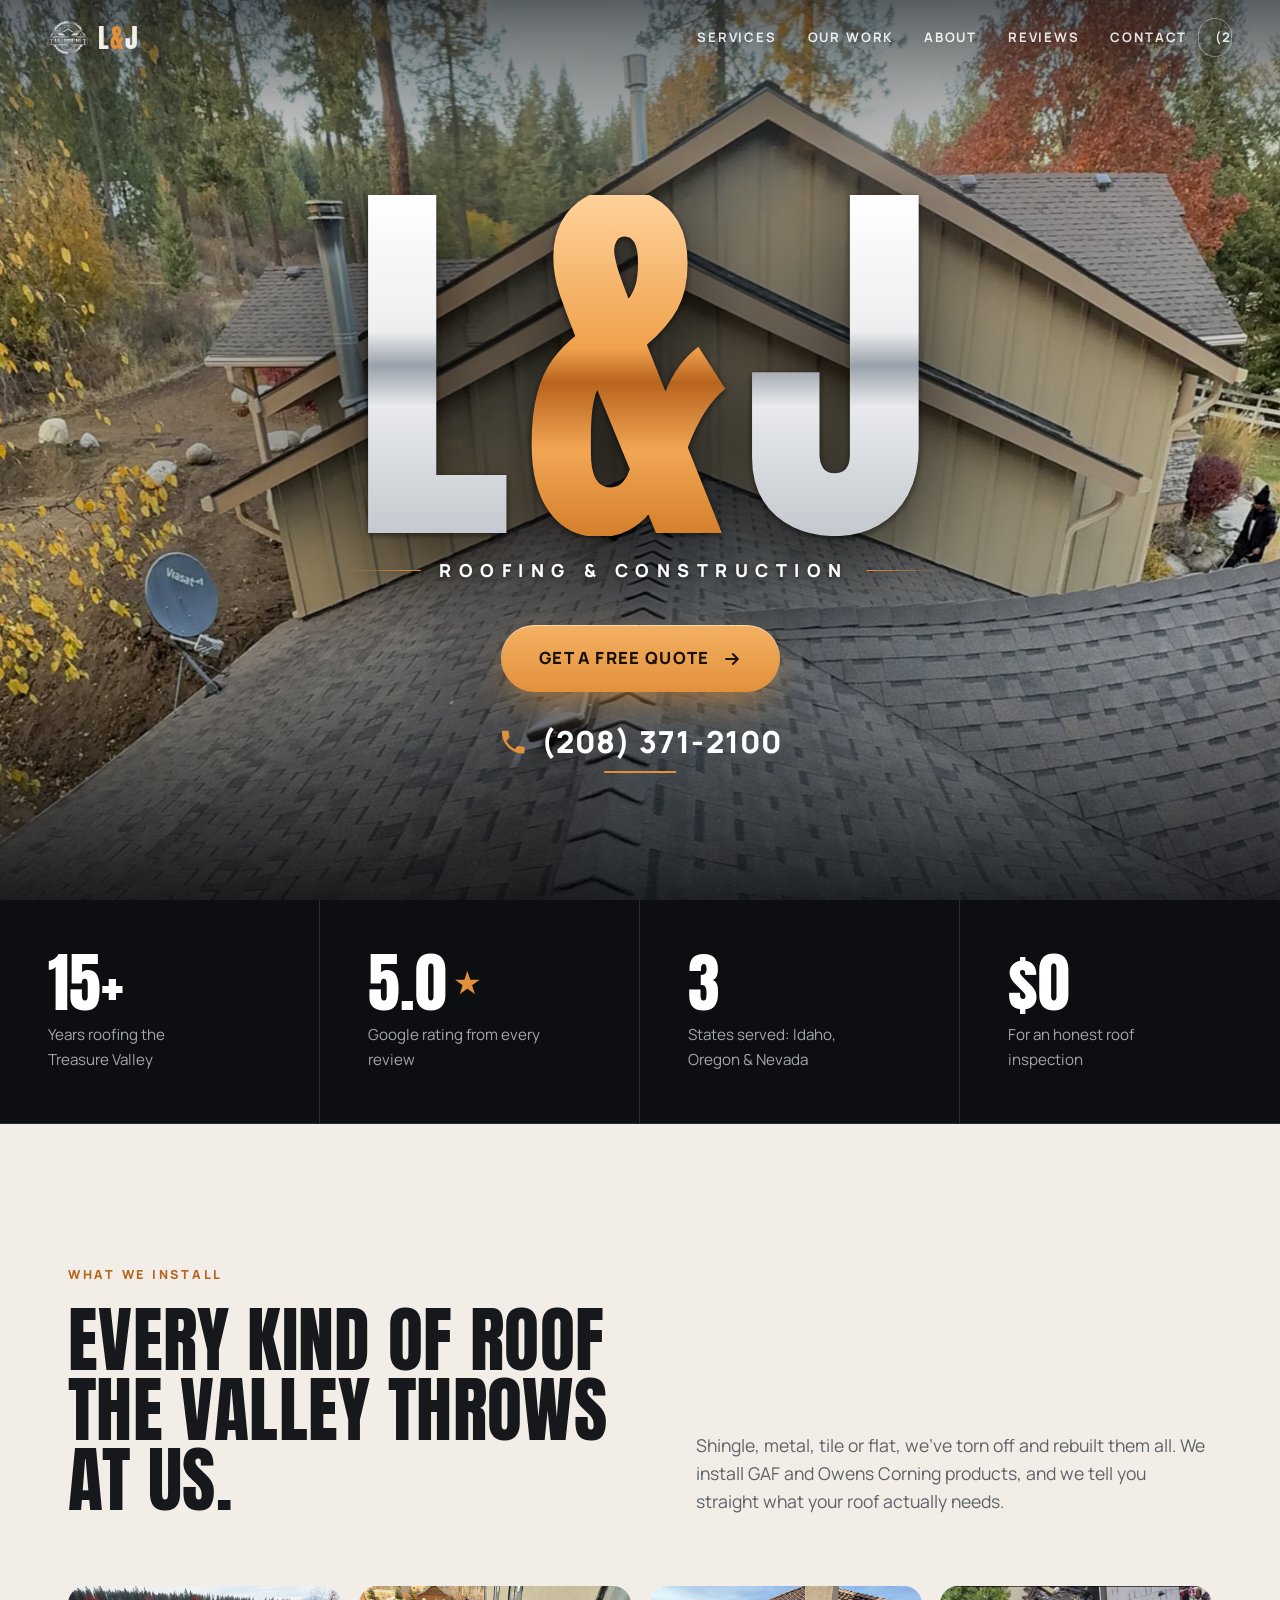
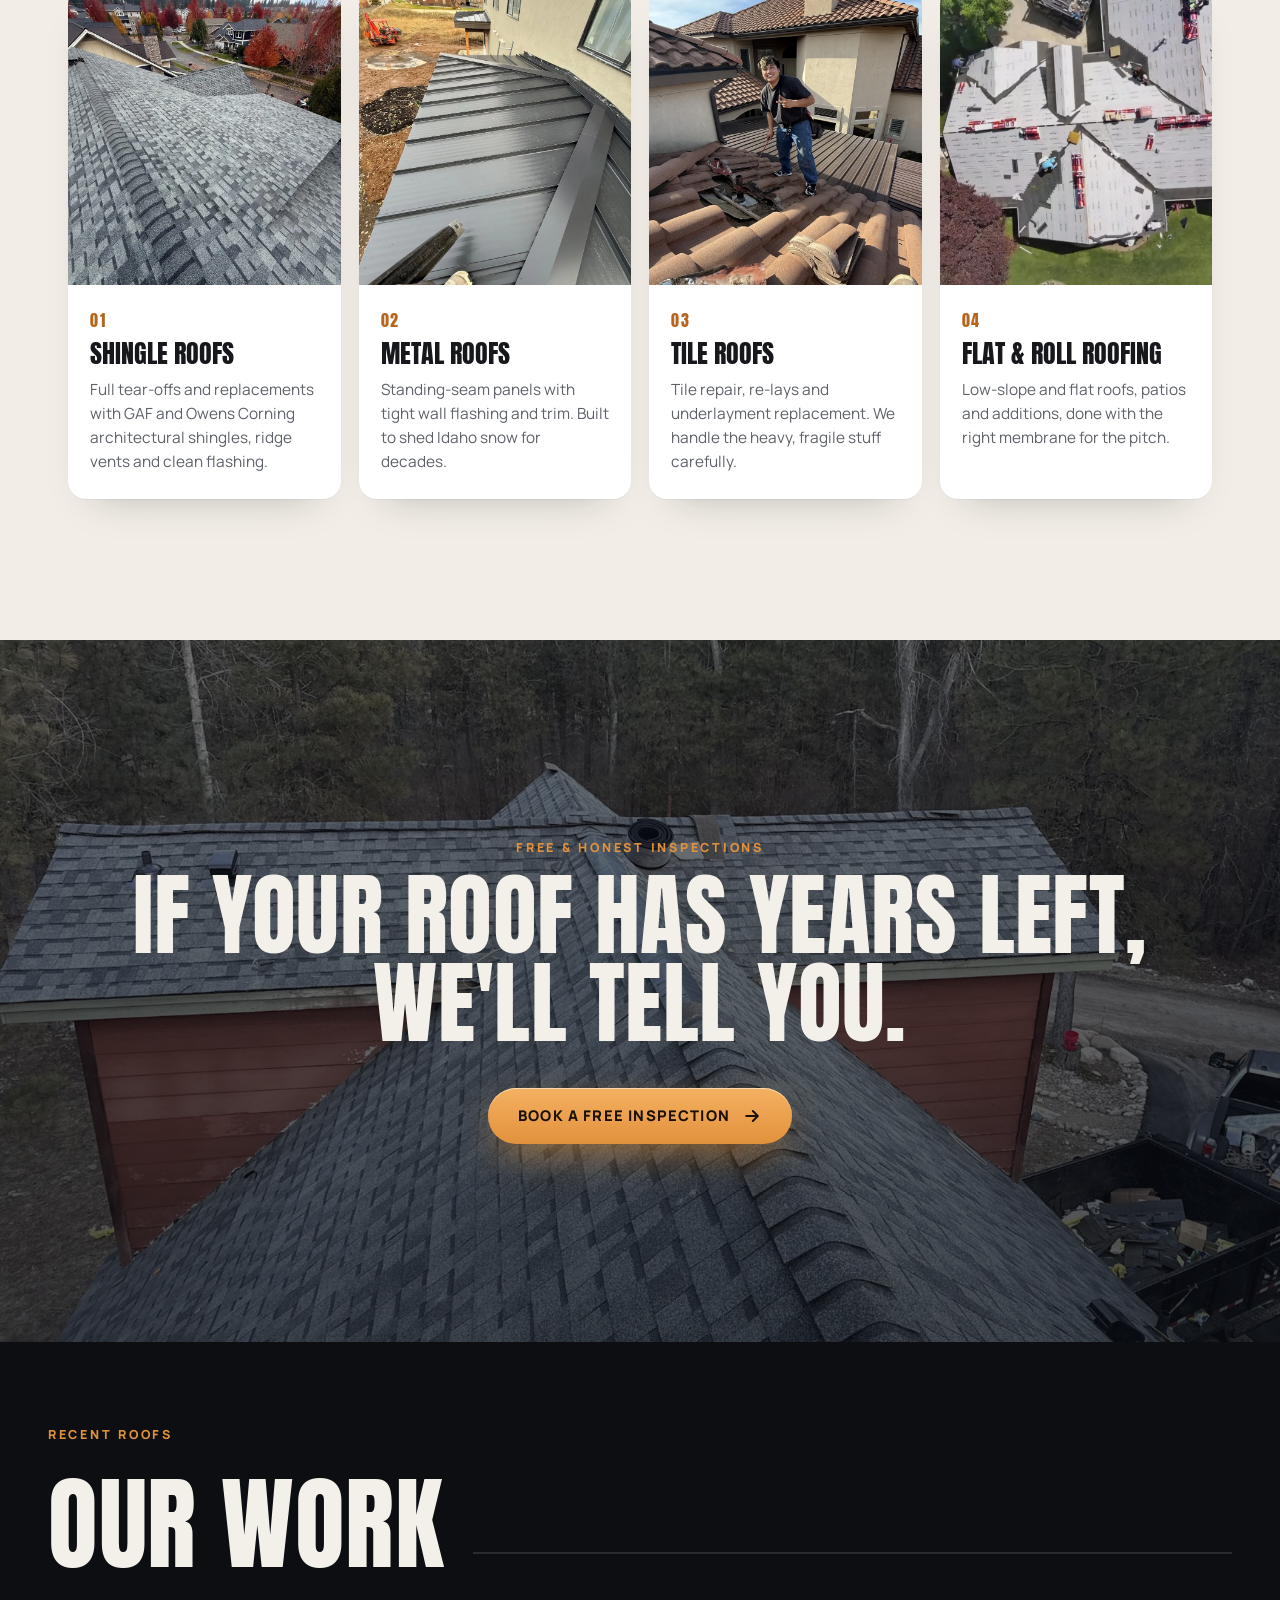
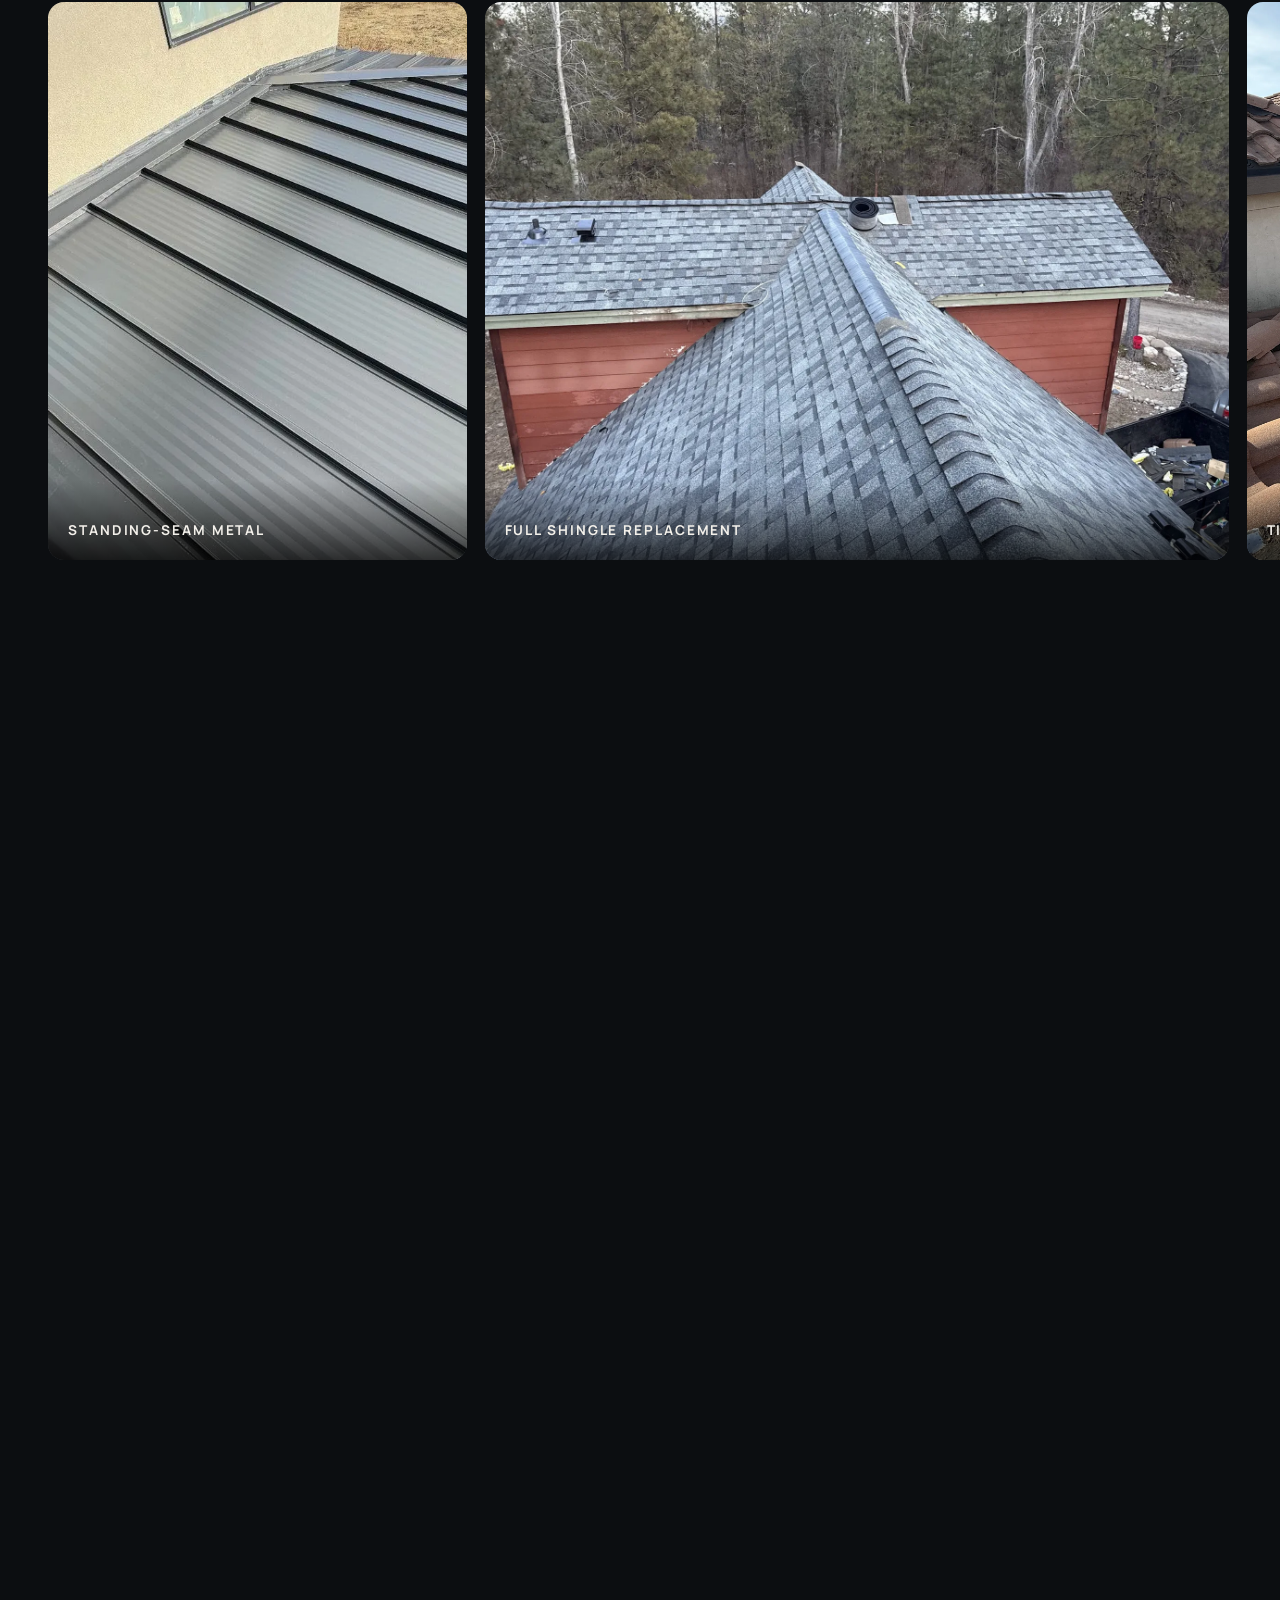
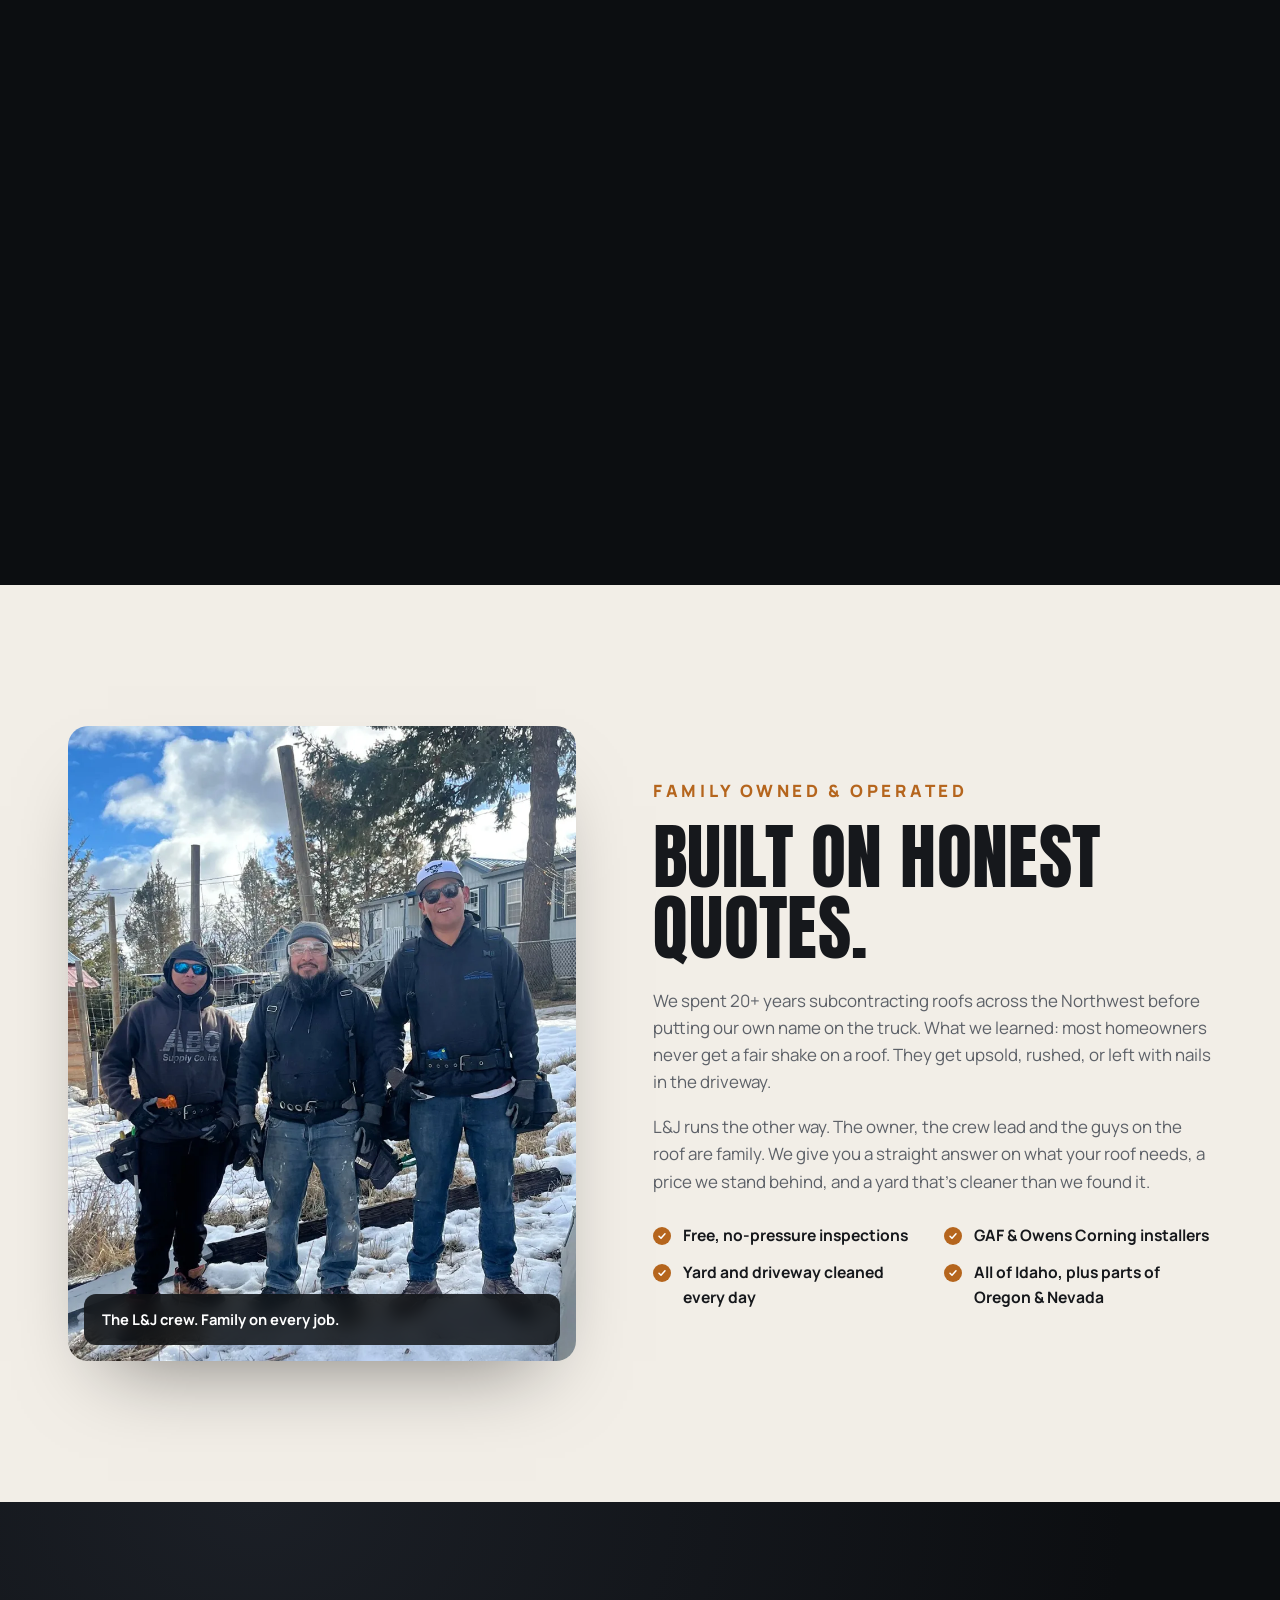
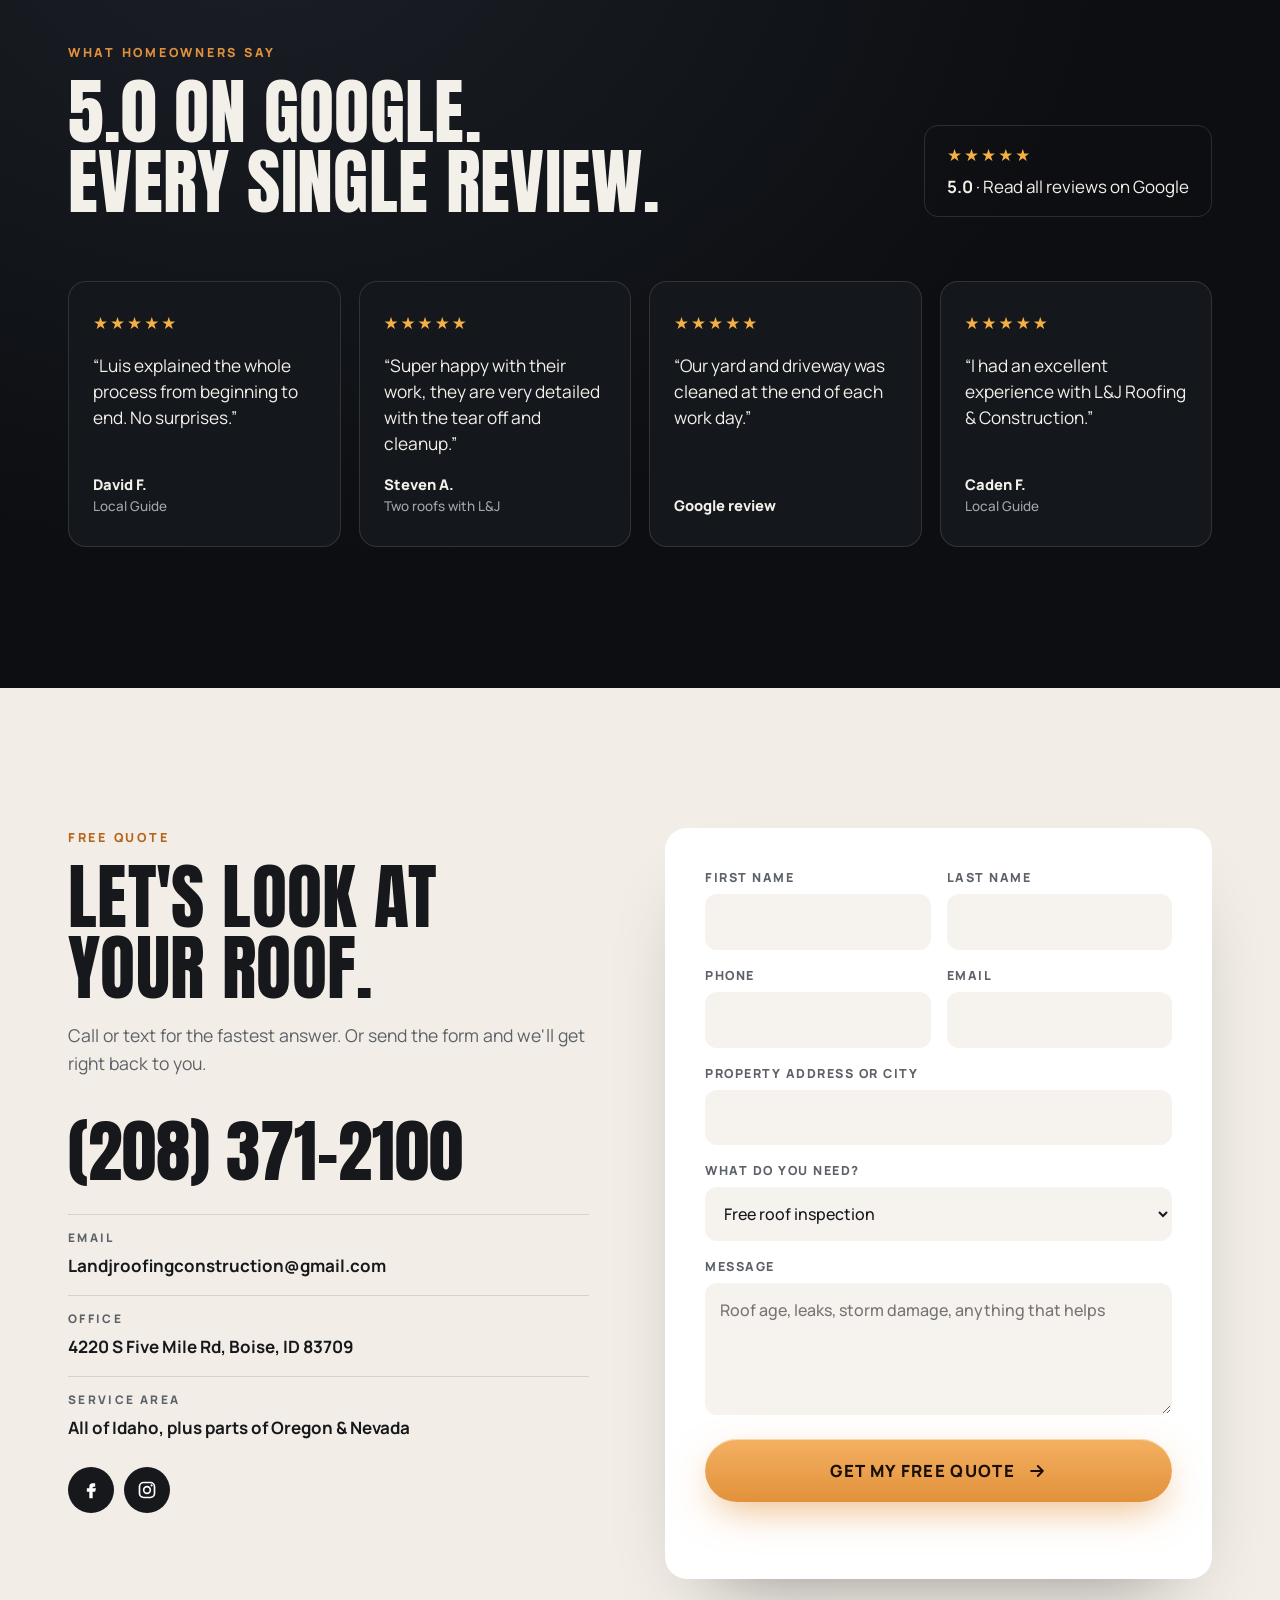
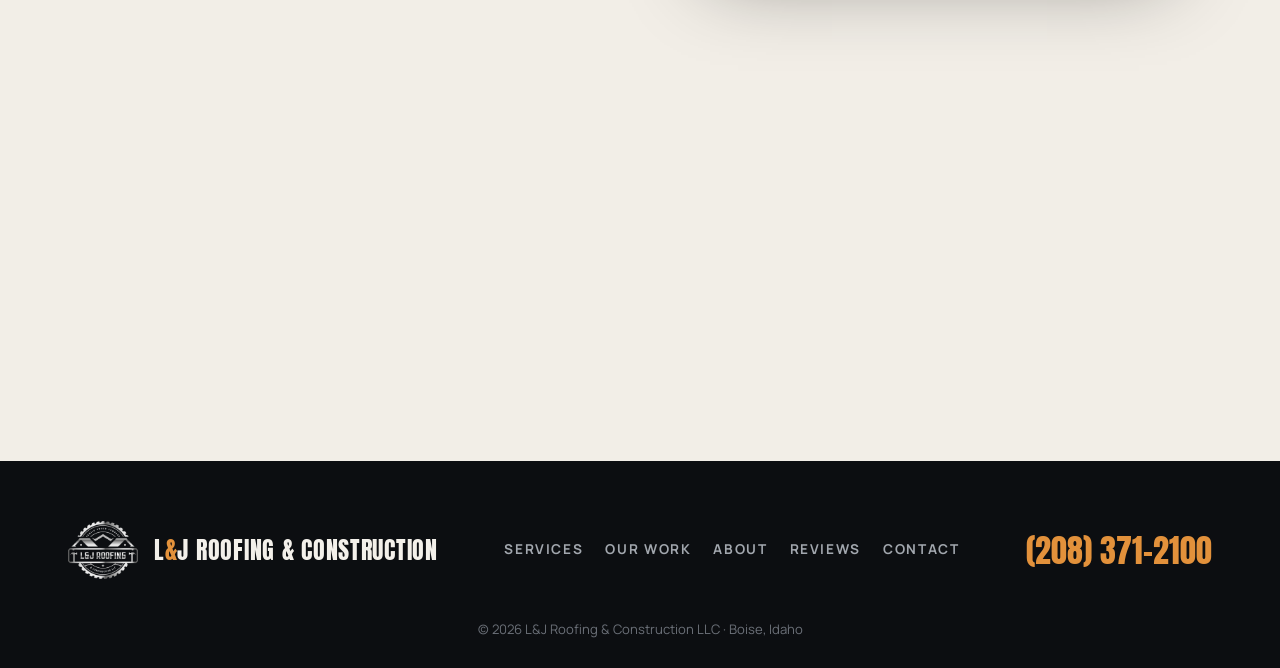
==== commit ea549ce2: "New high-res cover photo (finished roof, fall color) with desktop, large-screen and phone crops; reb" ====
--- a/index.html
+++ b/index.html
@@ -11,7 +11,8 @@
 <meta property="og:image" content="https://gcwebdesigner1-sudo.github.io/lnj-roofing/img/hero-sm.webp">
 <meta property="og:type" content="website">
 <link rel="icon" type="image/png" href="img/logo.png">
-<link rel="preload" as="image" href="img/hero.webp" media="(min-width: 901px)">
+<link rel="preload" as="image" href="img/hero.webp" media="(min-width: 901px) and (max-width: 1920px)">
+<link rel="preload" as="image" href="img/hero-xl.webp" media="(min-width: 1921px)">
 <link rel="preload" as="image" href="img/hero-sm.webp" media="(max-width: 900px)">
 <link rel="preconnect" href="https://fonts.googleapis.com">
 <link rel="preconnect" href="https://fonts.gstatic.com" crossorigin>
@@ -58,7 +59,8 @@
     <div class="hero-media" id="heroMedia">
       <picture>
         <source media="(max-width: 900px)" srcset="img/hero-sm.webp">
-        <img src="img/hero.webp" alt="L&amp;J crew finishing a new shingle roof ridge above a wooded yard" fetchpriority="high">
+        <source media="(min-width: 1921px)" srcset="img/hero-xl.webp">
+        <img src="img/hero.webp" width="1920" height="1200" alt="Finished L&amp;J shingle roof with a new ridge cap, surrounded by fall color" fetchpriority="high">
       </picture>
     </div>
     <div class="hero-shade"></div>
--- a/styles.css
+++ b/styles.css
@@ -21,6 +21,7 @@
 body{margin:0;background:var(--ink);color:var(--text);font-family:var(--body);font-size:17px;line-height:1.6;overflow-x:hidden}
 img{display:block;max-width:100%}
 a{color:inherit}
+a,button{-webkit-tap-highlight-color:transparent;touch-action:manipulation}
 h2,h3{margin:0}
 .sr{position:absolute;width:1px;height:1px;overflow:hidden;clip:rect(0 0 0 0);white-space:nowrap}
 .wrap{max-width:1240px;margin:0 auto;padding:0 var(--pad)}
@@ -54,13 +55,13 @@
 /* ---------- HERO ---------- */
 .hero{position:relative;height:100vh;height:100svh;min-height:560px;overflow:hidden;display:grid;place-items:center;isolation:isolate}
 .hero-media{position:absolute;inset:-6% 0 -6% 0;z-index:-2;will-change:transform}
-.hero-media img{width:100%;height:100%;object-fit:cover;object-position:62% 40%;transform:scale(1.18);filter:brightness(.55) saturate(.9);animation:heroIn 2.6s var(--ease) .1s forwards}
-@keyframes heroIn{to{transform:scale(1.04);filter:brightness(1) saturate(1)}}
+.hero-media img{width:100%;height:100%;object-fit:cover;object-position:50% 35%;transform:scale(1.18);filter:brightness(.55) saturate(.9);animation:heroIn 2.6s var(--ease) .1s forwards}
+@keyframes heroIn{to{transform:scale(1.04);filter:brightness(1) saturate(1.12) contrast(1.05)}}
 .hero-shade{position:absolute;inset:0;z-index:-1;background:
-  radial-gradient(ellipse 70% 60% at 50% 50%,rgba(8,10,13,.30) 0%,rgba(8,10,13,.62) 60%,rgba(8,10,13,.86) 100%),
-  linear-gradient(180deg,rgba(8,10,13,.7) 0%,rgba(8,10,13,0) 22%,rgba(8,10,13,0) 70%,rgba(8,10,13,.85) 100%)}
+  radial-gradient(ellipse 48% 46% at 50% 50%,rgba(8,10,13,.66) 0%,rgba(8,10,13,.42) 50%,rgba(8,10,13,.14) 100%),
+  linear-gradient(180deg,rgba(8,10,13,.6) 0%,rgba(8,10,13,0) 18%,rgba(8,10,13,0) 72%,rgba(8,10,13,.8) 100%)}
 .hero-inner{text-align:center;padding:90px var(--pad) 40px;display:flex;flex-direction:column;align-items:center;will-change:transform,opacity}
-.wordmark{margin:0;display:flex;flex-direction:column;align-items:center;filter:drop-shadow(0 18px 40px rgba(0,0,0,.55))}
+.wordmark{margin:0;display:flex;flex-direction:column;align-items:center;filter:drop-shadow(0 2px 3px rgba(0,0,0,.55)) drop-shadow(0 18px 40px rgba(0,0,0,.6))}
 .wm{display:flex;font-family:var(--display);font-weight:400;font-size:clamp(8.5rem,31vw,25rem);line-height:.86;letter-spacing:-.005em}
 .ch{display:block;overflow:hidden;padding:.04em .01em 0}
 .ch i{display:block;font-style:normal;transform:translateY(105%);animation:rise 1.25s var(--ease) forwards;
@@ -232,17 +233,23 @@
   .links{position:fixed;inset:0;background:rgba(10,12,15,.97);flex-direction:column;justify-content:center;gap:26px;opacity:0;pointer-events:none;transition:opacity .45s var(--ease)}
   .links a{font-family:var(--display);font-size:2.2rem;letter-spacing:.04em;font-weight:400;transform:translateY(16px);transition:transform .6s var(--ease)}
   .menu-open .links{opacity:1;pointer-events:auto}
+  /* backdrop-filter would trap the fixed overlay inside the bar */
+  .menu-open .nav,.menu-open .nav.solid{backdrop-filter:none;-webkit-backdrop-filter:none;background:transparent;box-shadow:none}
   .menu-open .links a{transform:none}
   .links .nav-phone{max-width:none;opacity:1;margin:10px 0 0;font-family:var(--body);font-size:1.1rem;font-weight:800;padding:14px 26px}
   .stats{grid-template-columns:repeat(2,1fr)}
   .stat:nth-child(2){border-right:0}
   .stat:nth-child(-n+2){border-bottom:1px solid var(--line)}
   .head,.about-grid,.contact-grid{grid-template-columns:1fr}
-  .hero-media img{object-position:70% 50%}
+  .hero-media img{object-position:50% 40%}
   .callbar{position:fixed;left:12px;right:12px;bottom:calc(12px + env(safe-area-inset-bottom));z-index:40;display:flex;align-items:center;justify-content:center;gap:10px;padding:16px;border-radius:999px;background:linear-gradient(180deg,var(--copper-2),var(--copper));color:#1a1007;text-decoration:none;font-weight:800;letter-spacing:.06em;text-transform:uppercase;font-size:.95rem;box-shadow:0 14px 34px -10px rgba(0,0,0,.6);transform:translateY(160%);transition:transform .6s var(--ease)}
   .callbar svg{width:20px;height:20px;fill:currentColor}
   .callbar.show{transform:none}
   .foot{padding-bottom:110px}
+  /* thumb-sized tap areas */
+  .foot nav a{display:inline-block;padding:12px 0}
+  dd a{display:inline-block;padding:12px 0;margin:-8px 0}
+  .brand{padding:6px 0;min-height:44px}
 }
 @media (max-width:600px){
   body{font-size:16px}
@@ -258,11 +265,31 @@
   .map{height:300px}
 }
 
+@media (max-width:400px){
+  .sub{white-space:nowrap;font-size:.7rem;letter-spacing:.2em;padding-left:.2em;gap:8px}
+  .sub::before,.sub::after{width:16px}
+  .contact-info dd{font-size:.9rem}
+}
+@media (max-width:340px){
+  .sub::before,.sub::after{display:none}
+}
+/* phones turned sideways: shorter screen, keep everything visible */
+@media (max-height:500px) and (orientation:landscape){
+  .hero{min-height:100svh}
+  .hero-inner{padding-top:64px;padding-bottom:16px}
+  .wm{font-size:min(46vh,25rem)}
+  .btn-quote{margin-top:14px;padding:14px 28px}
+  .hero-phone{margin-top:10px;font-size:1.2rem}
+  .work-track{height:62vh}
+  .work-head h2{font-size:2.6rem}
+  .work-sticky{gap:12px}
+}
+
 /* ---------- REDUCED MOTION ---------- */
 @media (prefers-reduced-motion:reduce){
   html{scroll-behavior:auto}
   *,*::before,*::after{animation-duration:.01ms!important;animation-iteration-count:1!important;animation-delay:0s!important;transition-duration:.01ms!important}
-  .hero-media img{transform:scale(1.04);filter:none}
+  .hero-media img{transform:scale(1.04);filter:saturate(1.12) contrast(1.05)}
   .ch i{transform:none}
   .sub,.hero .btn-quote,.hero-phone{opacity:1}
   .rv{opacity:1;transform:none}
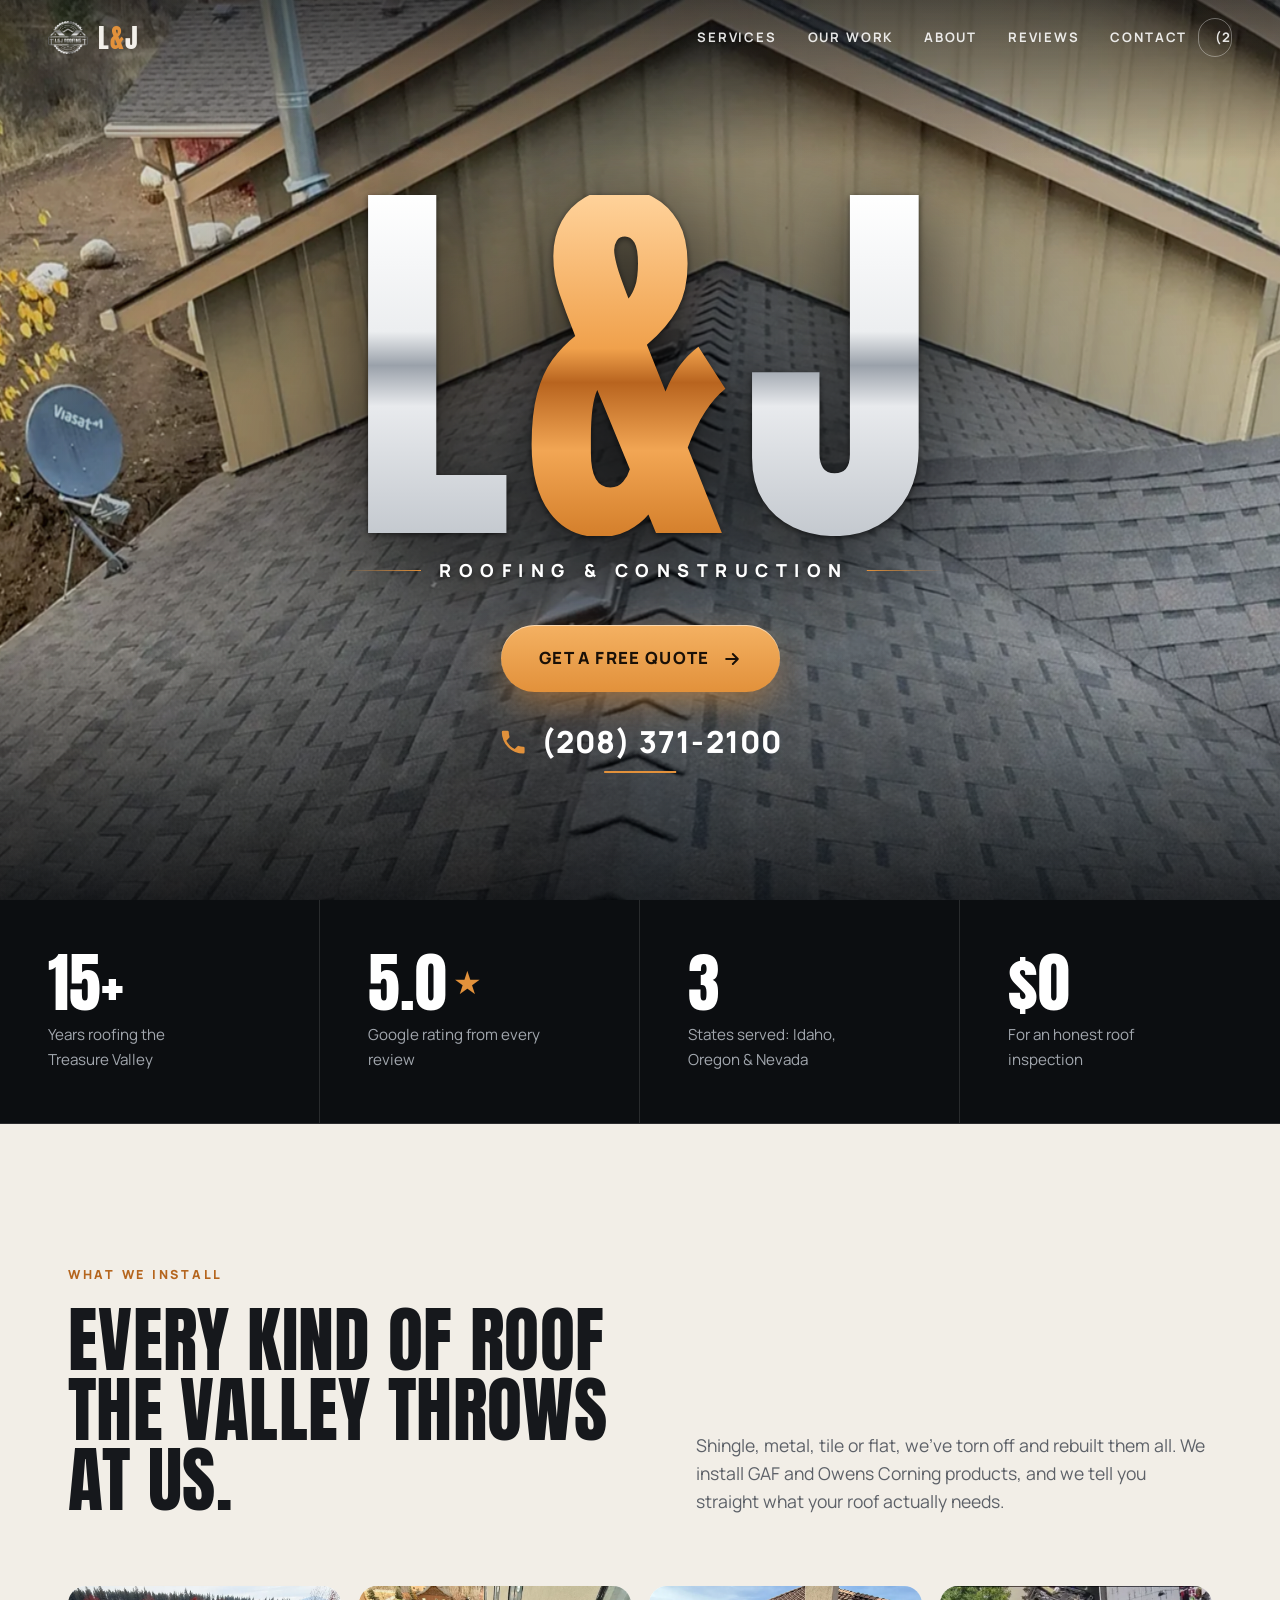
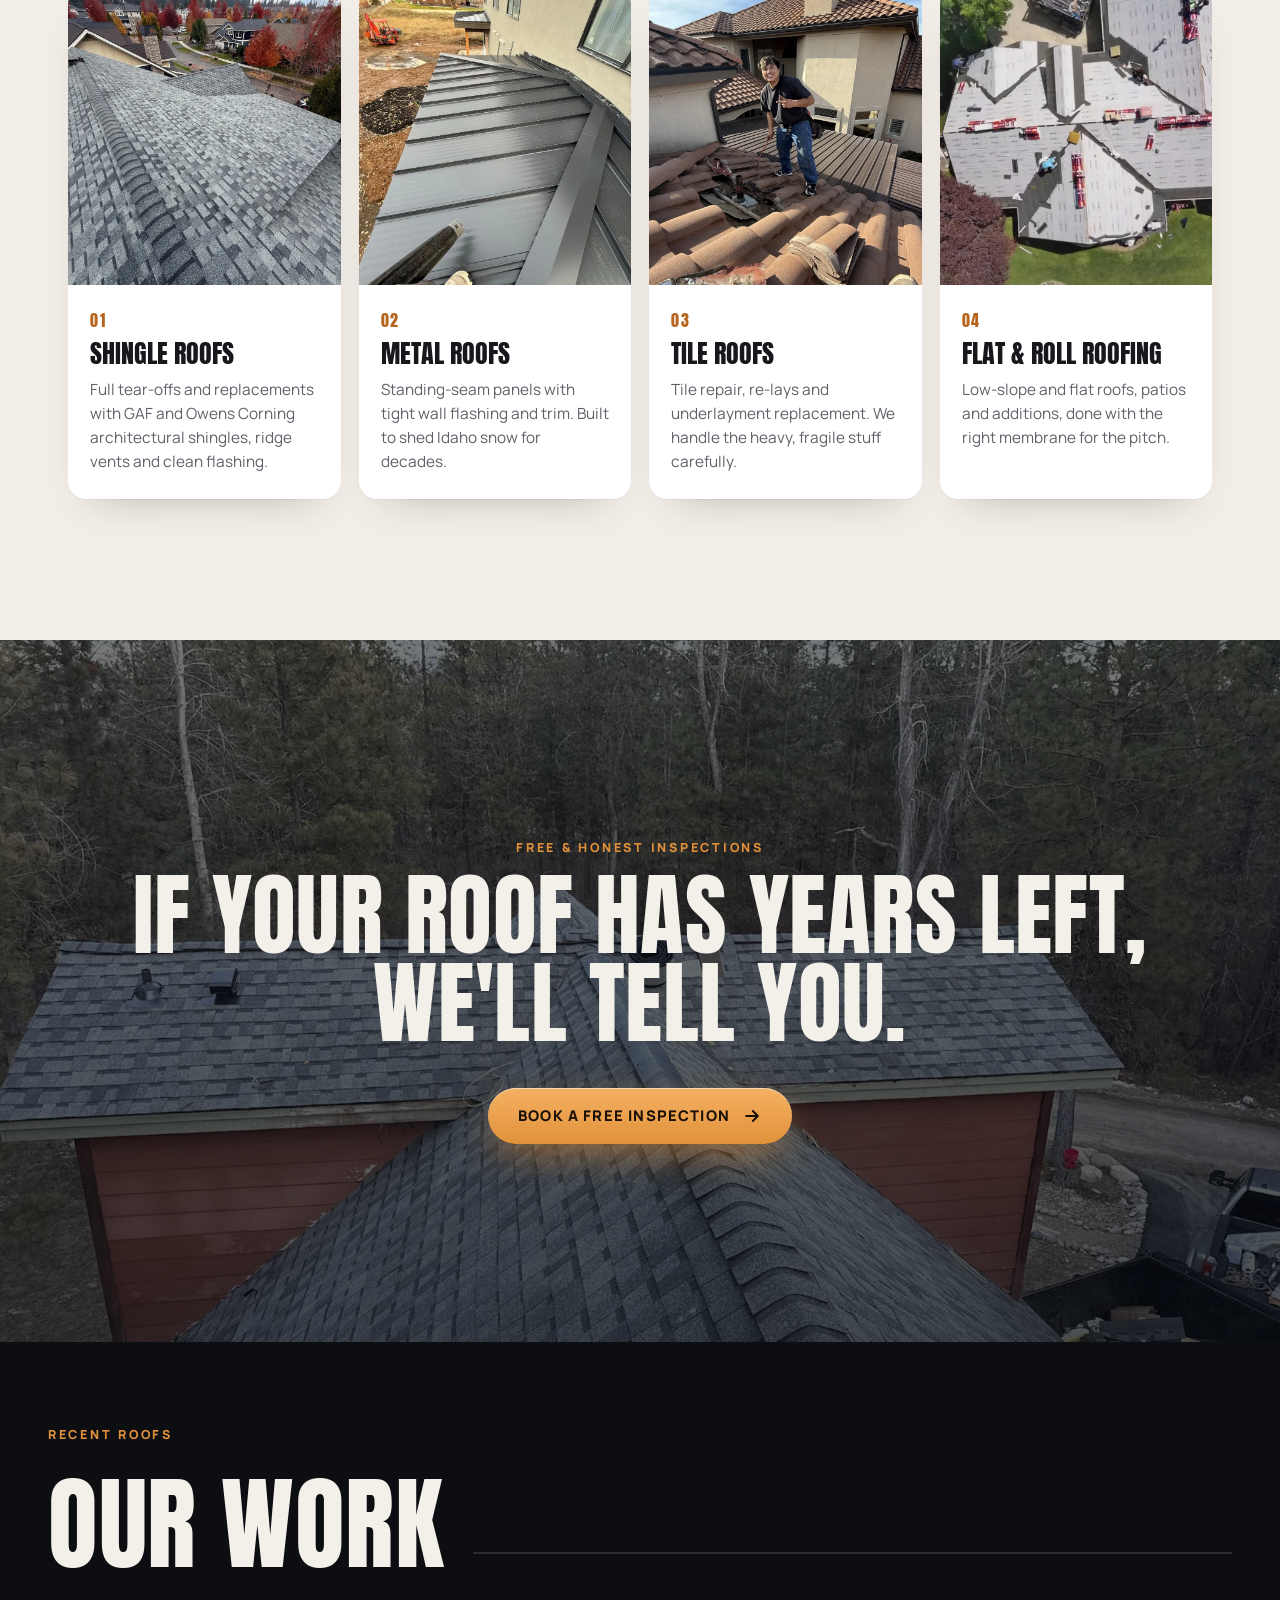
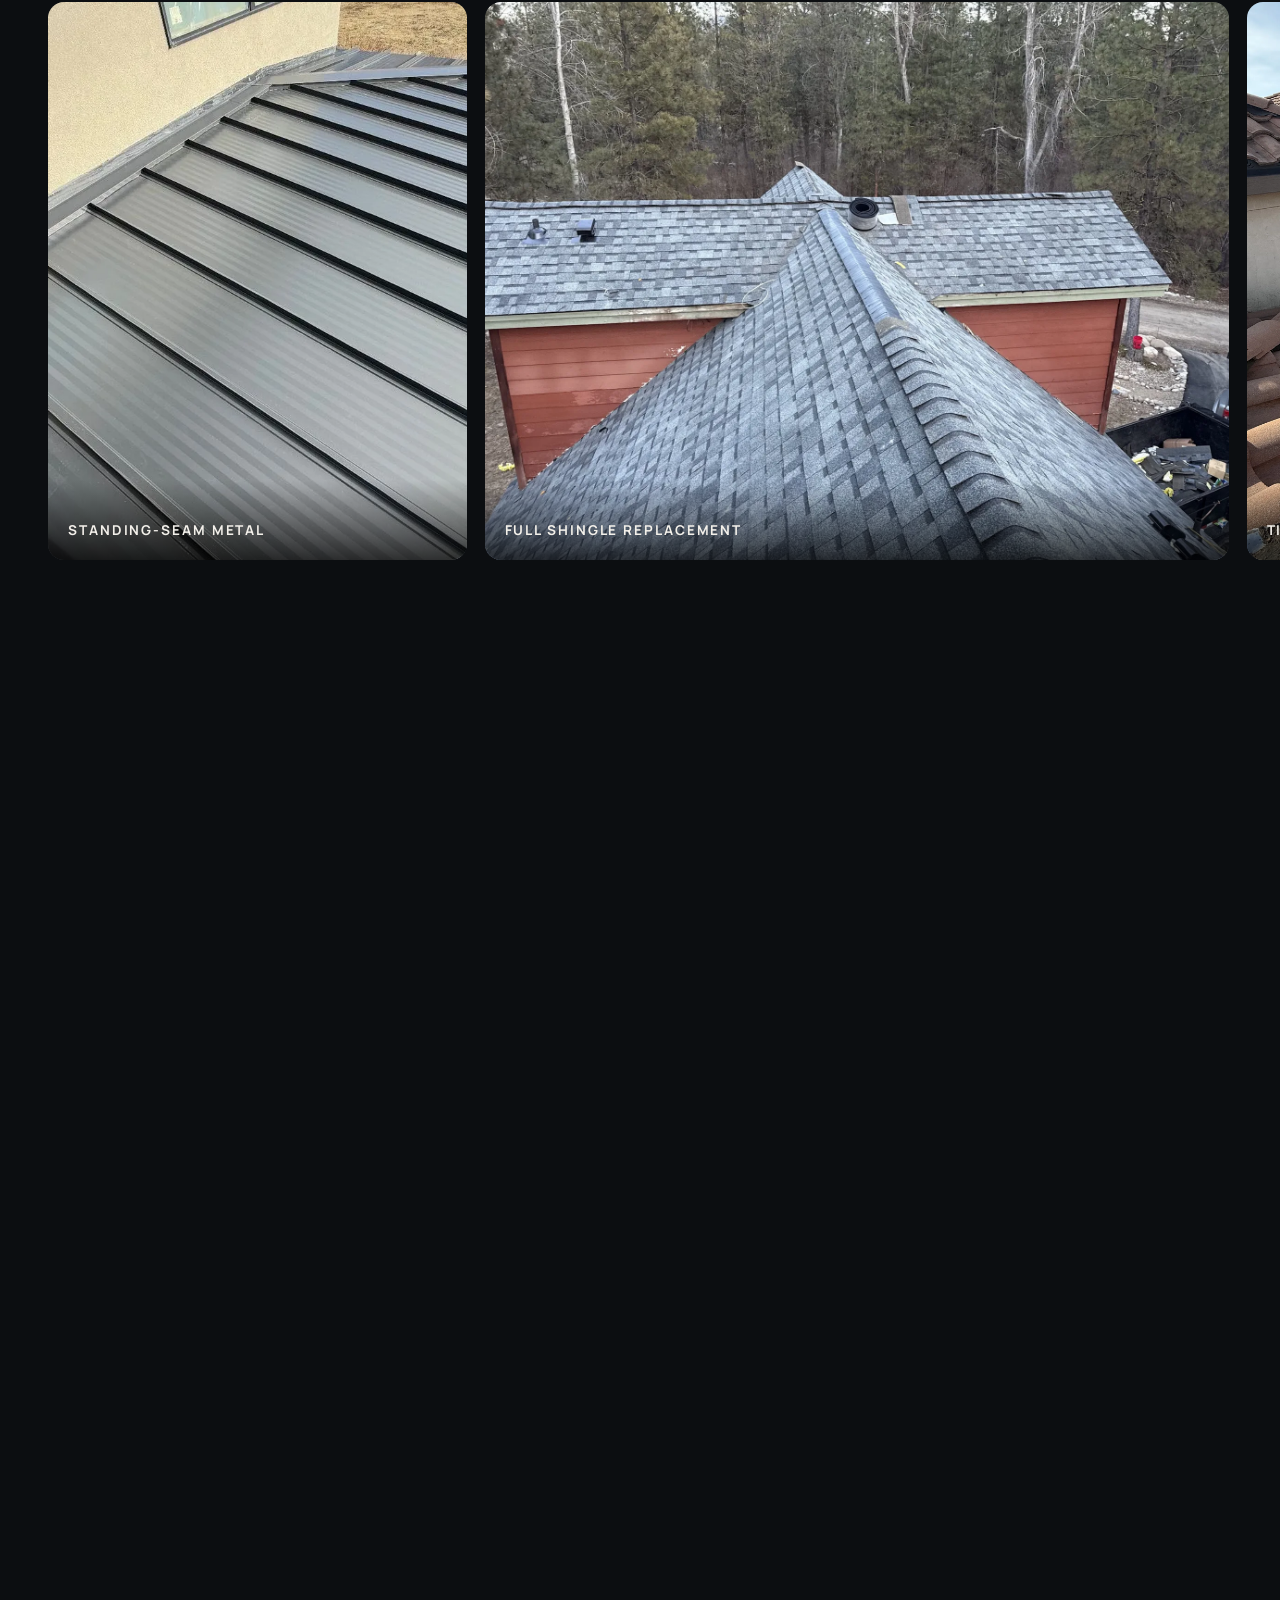
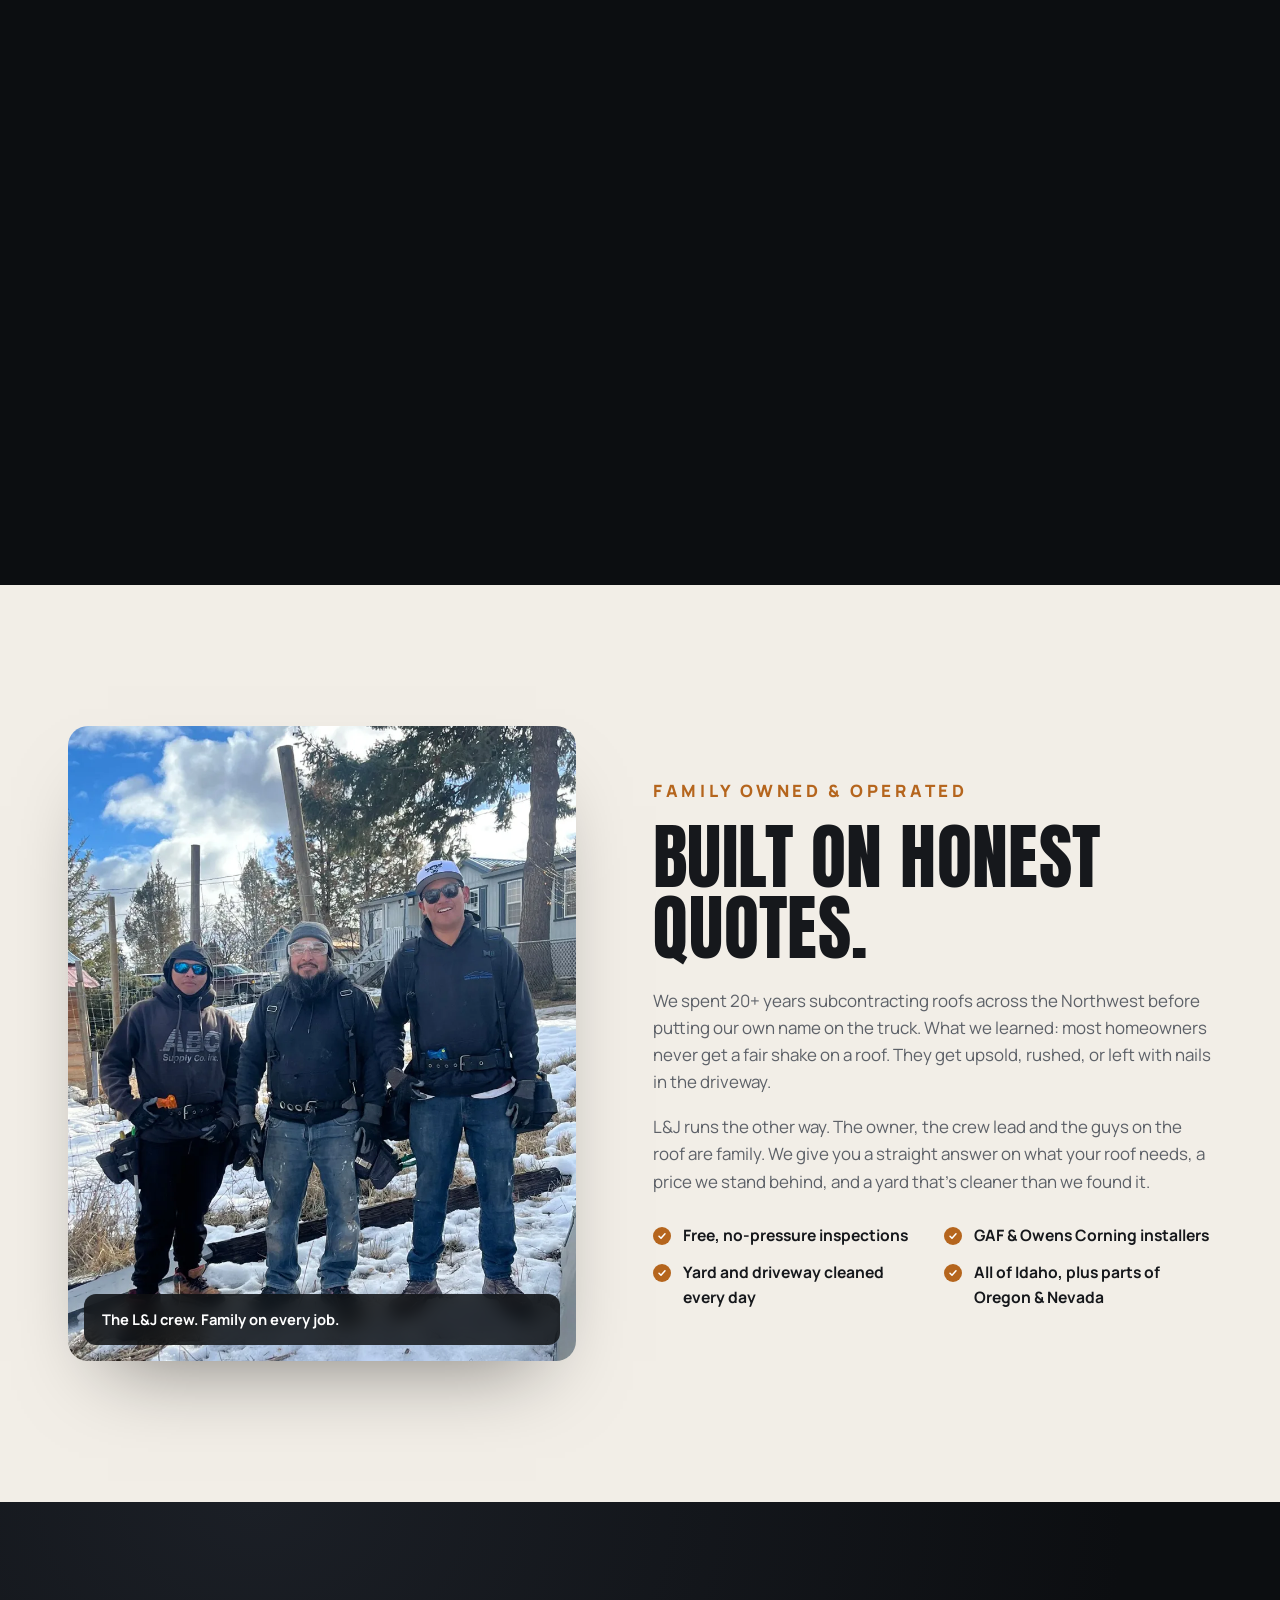
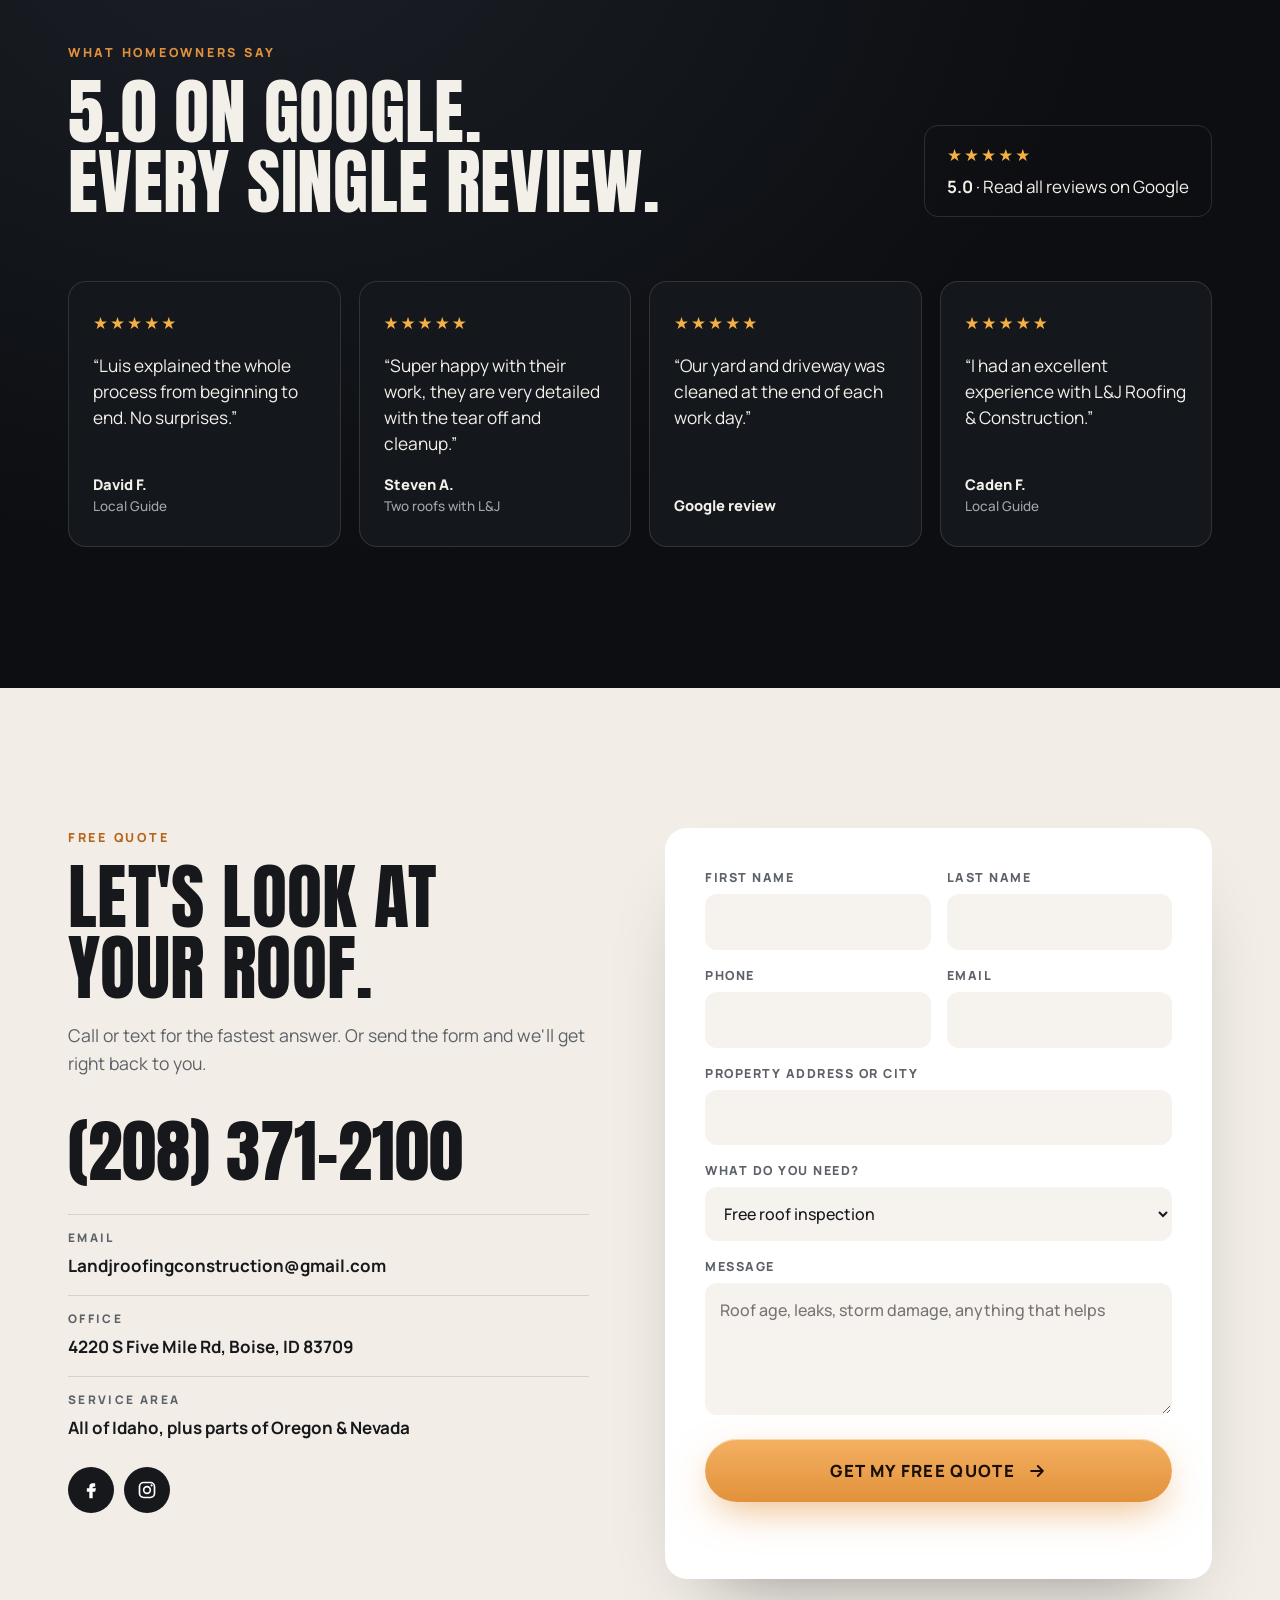
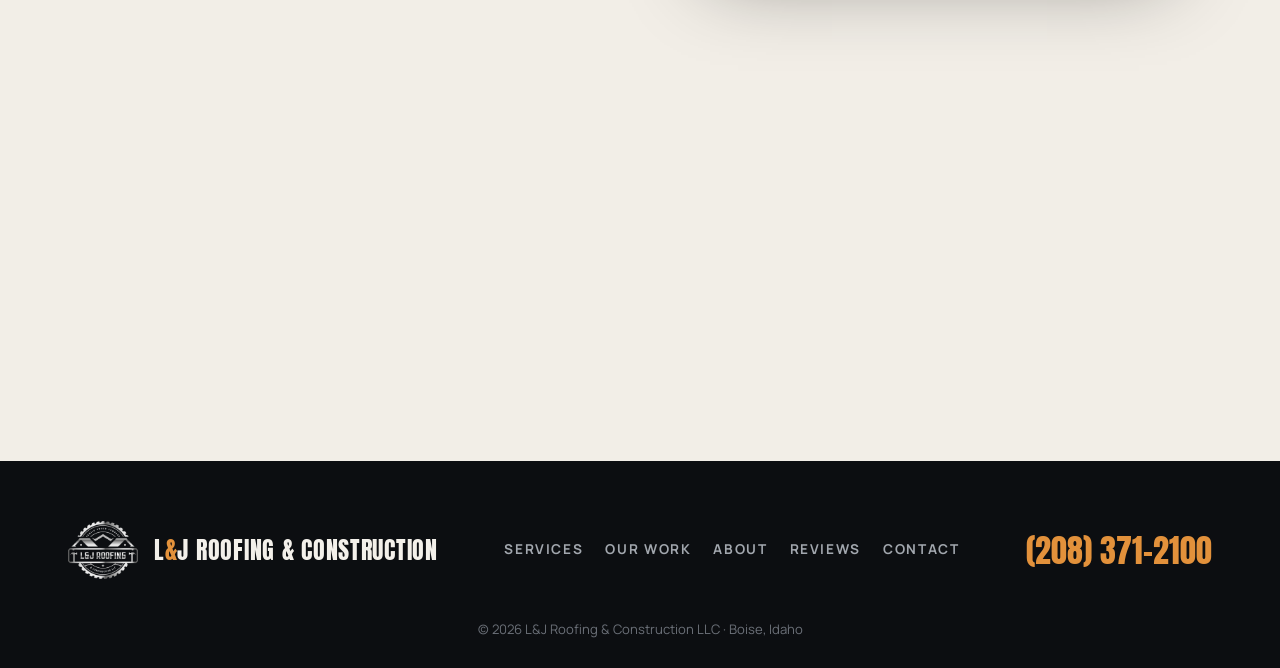
==== commit bb9719bd: "Branded 1200x630 share image from the new cover photo, full link-preview tags Co-Authored-By: Claude" ====
--- a/index.html
+++ b/index.html
@@ -6,10 +6,23 @@
 <title>L&amp;J Roofing &amp; Construction | Boise, Idaho Roofing Contractor</title>
 <meta name="description" content="Family-owned roofing in Boise and the Treasure Valley. Shingle, metal, tile and flat roofs. Free, honest inspections. Call (208) 371-2100.">
 <meta name="theme-color" content="#0c0e11">
-<meta property="og:title" content="L&amp;J Roofing &amp; Construction">
-<meta property="og:description" content="Family-owned roofing in Boise and the Treasure Valley. Free, honest inspections. (208) 371-2100">
-<meta property="og:image" content="https://gcwebdesigner1-sudo.github.io/lnj-roofing/img/hero-sm.webp">
 <meta property="og:type" content="website">
+<meta property="og:site_name" content="L&amp;J Roofing &amp; Construction">
+<meta property="og:url" content="https://gcwebdesigner1-sudo.github.io/lnj-roofing/">
+<meta property="og:title" content="L&amp;J Roofing &amp; Construction | Boise, Idaho">
+<meta property="og:description" content="Family-owned roofers. Shingle, metal, tile and flat roofs. Free, honest inspections. Call (208) 371-2100.">
+<meta property="og:image" content="https://gcwebdesigner1-sudo.github.io/lnj-roofing/img/share.jpg?v=2">
+<meta property="og:image:secure_url" content="https://gcwebdesigner1-sudo.github.io/lnj-roofing/img/share.jpg?v=2">
+<meta property="og:image:type" content="image/jpeg">
+<meta property="og:image:width" content="1200">
+<meta property="og:image:height" content="630">
+<meta property="og:image:alt" content="L&amp;J Roofing &amp; Construction, free quote (208) 371-2100">
+<meta name="twitter:card" content="summary_large_image">
+<meta name="twitter:title" content="L&amp;J Roofing &amp; Construction | Boise, Idaho">
+<meta name="twitter:description" content="Family-owned roofers. Free, honest inspections. (208) 371-2100">
+<meta name="twitter:image" content="https://gcwebdesigner1-sudo.github.io/lnj-roofing/img/share.jpg?v=2">
+<link rel="canonical" href="https://gcwebdesigner1-sudo.github.io/lnj-roofing/">
+<link rel="apple-touch-icon" href="img/logo.png">
 <link rel="icon" type="image/png" href="img/logo.png">
 <link rel="preload" as="image" href="img/hero.webp" media="(min-width: 901px) and (max-width: 1920px)">
 <link rel="preload" as="image" href="img/hero-xl.webp" media="(min-width: 1921px)">
@@ -26,7 +39,7 @@
   "telephone": "+1-208-371-2100",
   "email": "Landjroofingconstruction@gmail.com",
   "url": "https://lnjroofing.com/",
-  "image": "img/hero.webp",
+  "image": "https://gcwebdesigner1-sudo.github.io/lnj-roofing/img/share.jpg",
   "address": {"@type": "PostalAddress","streetAddress": "4220 S Five Mile Rd","addressLocality": "Boise","addressRegion": "ID","postalCode": "83709","addressCountry": "US"},
   "geo": {"@type": "GeoCoordinates","latitude": 43.5646608,"longitude": -116.3138381},
   "areaServed": ["Idaho","Oregon","Nevada"],
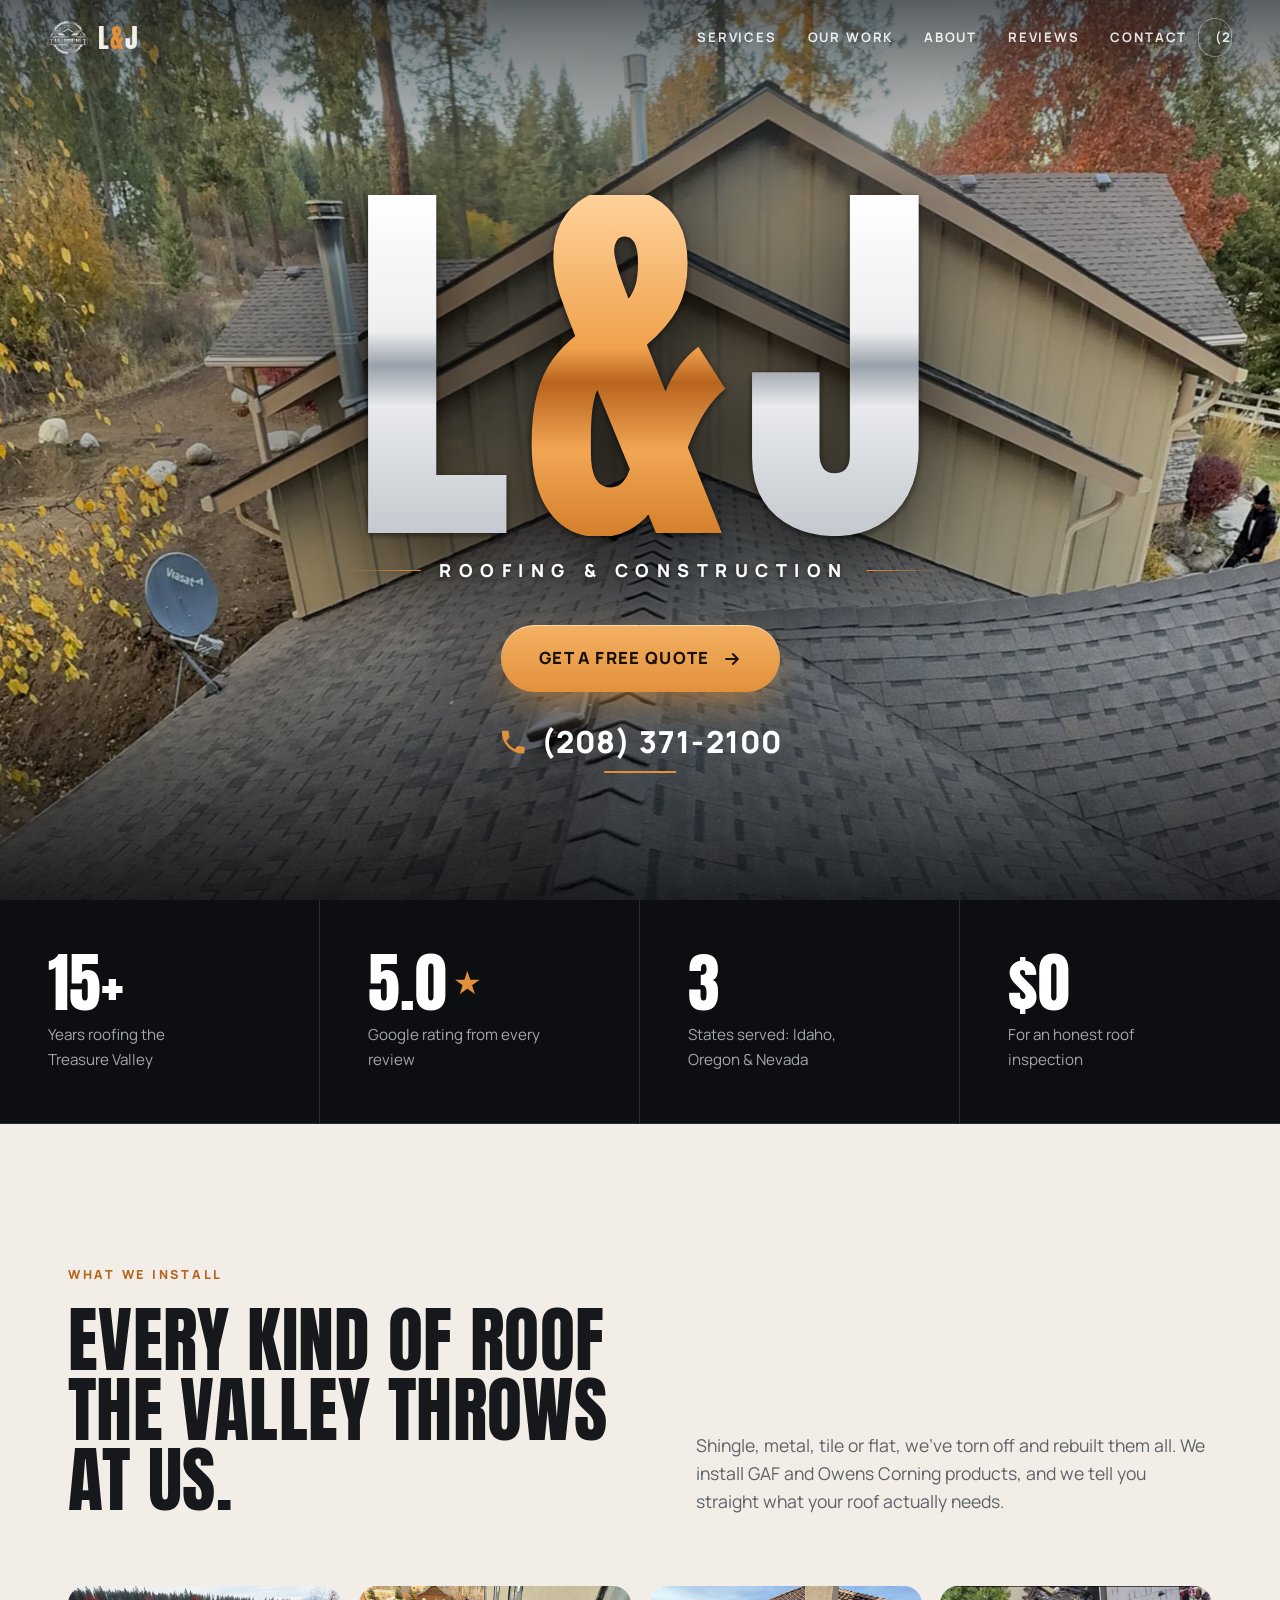
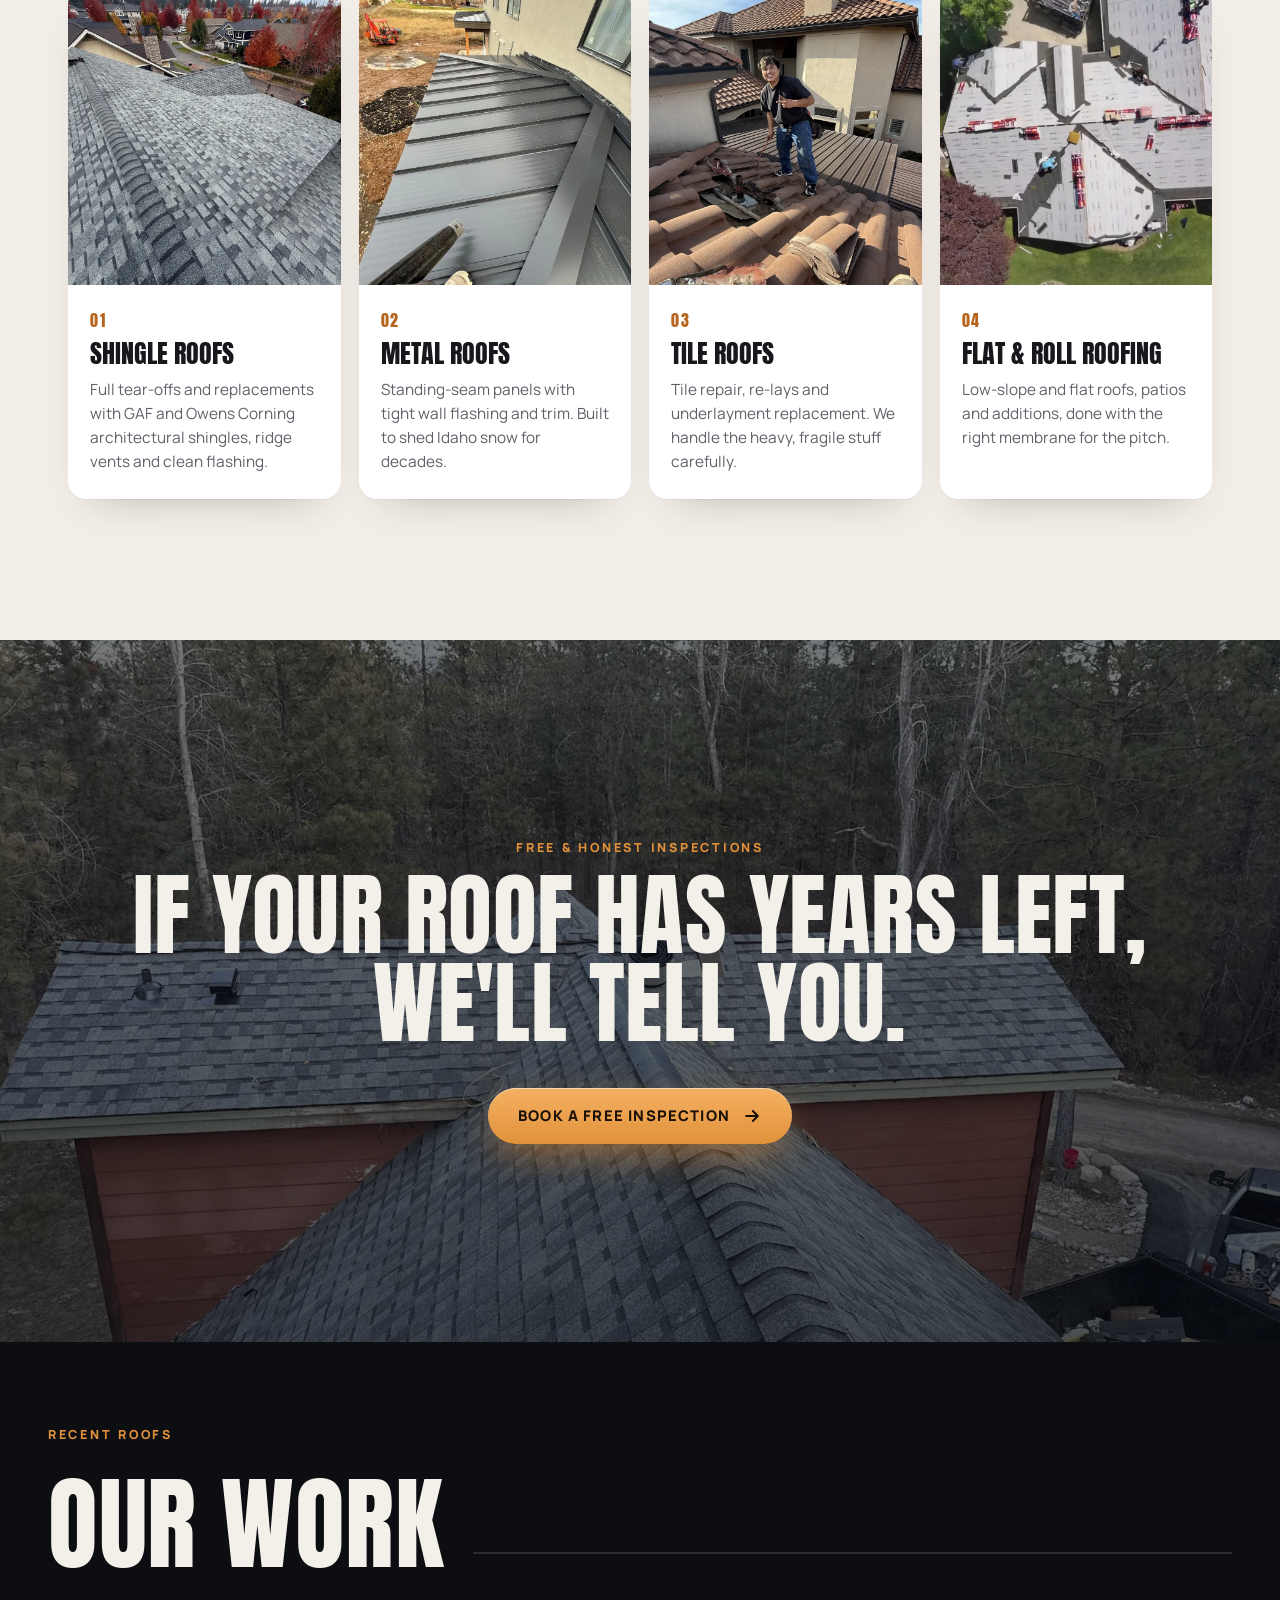
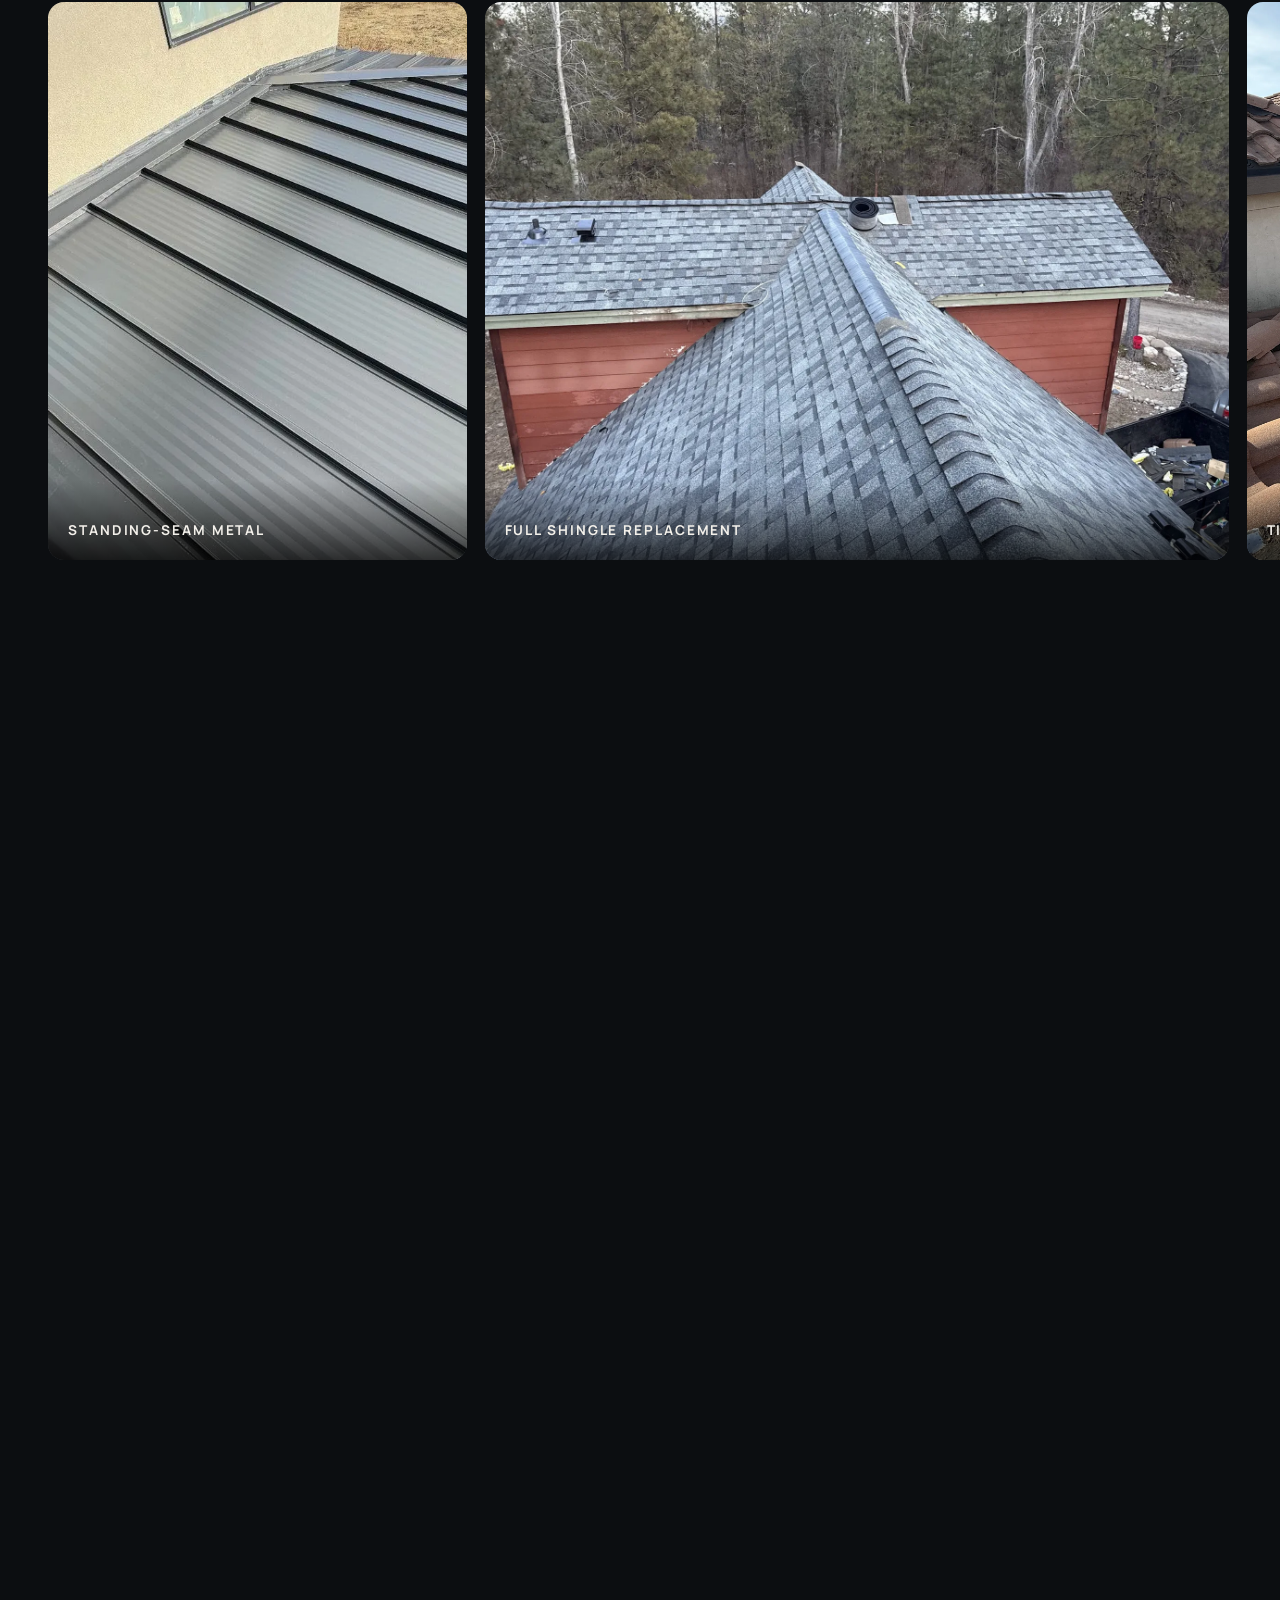
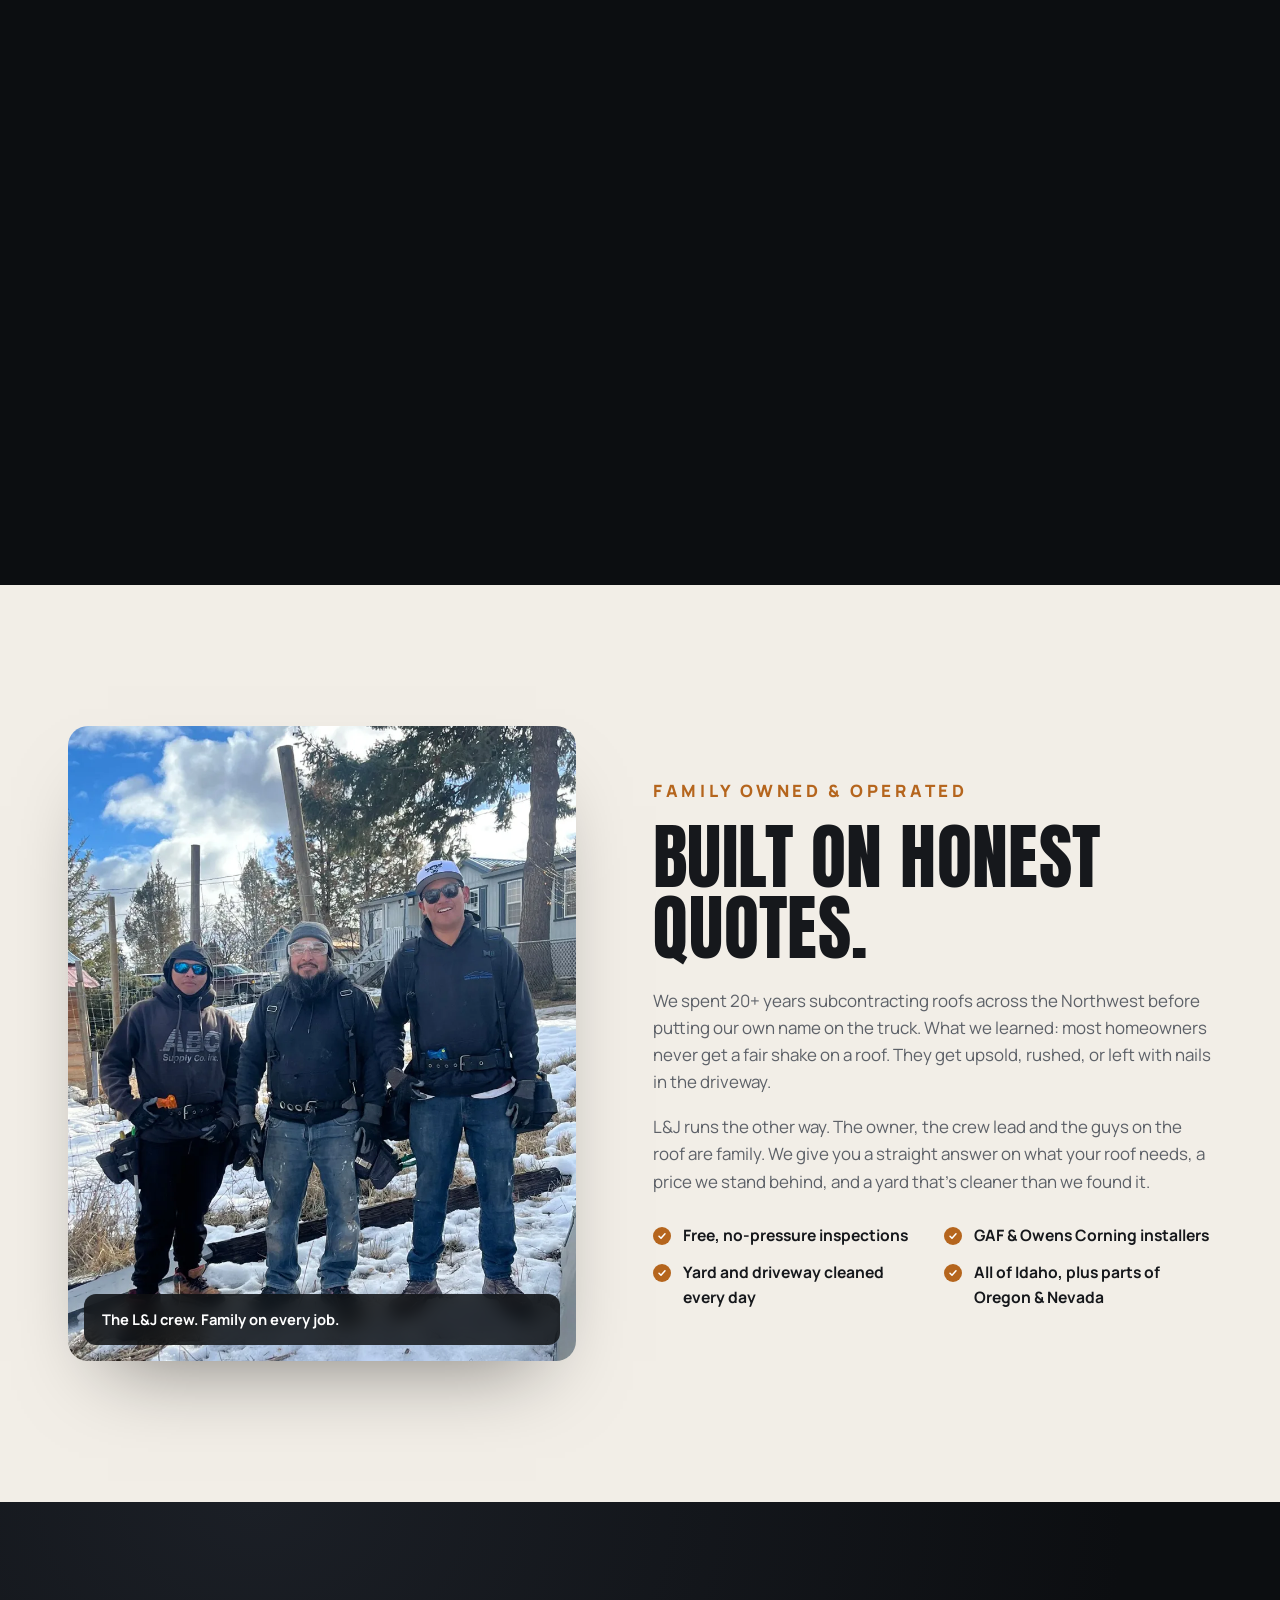
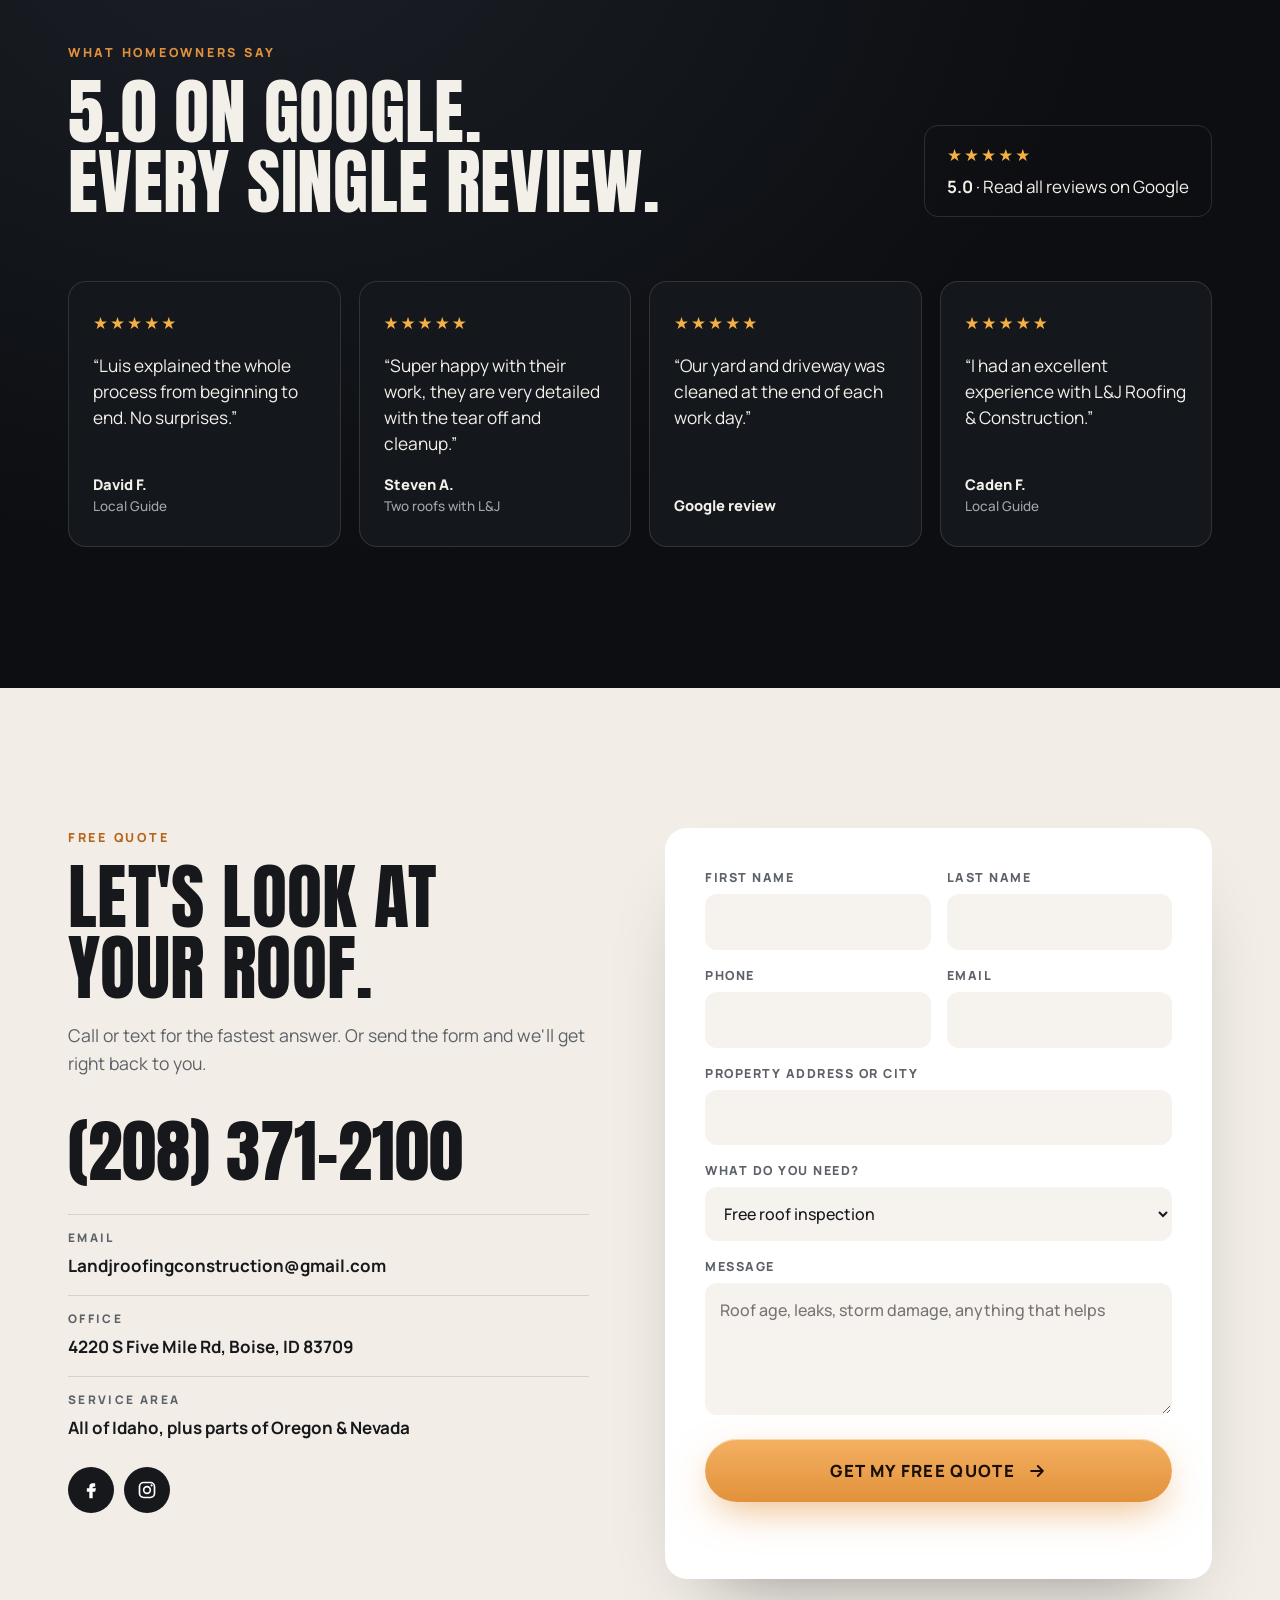
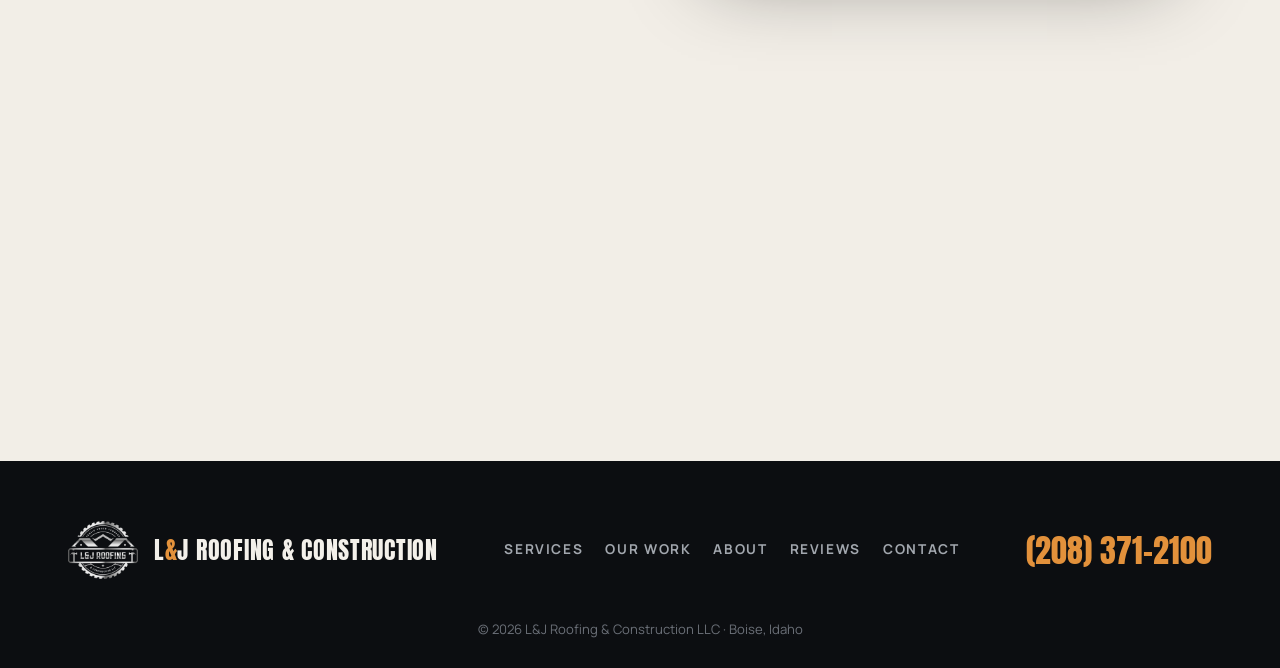
==== commit aa6bb95c: "Move to lnjroofing.com: CNAME, canonical/preview URLs, redirects for old /home /about /contact pages" ====
--- a/index.html
+++ b/index.html
@@ -8,11 +8,11 @@
 <meta name="theme-color" content="#0c0e11">
 <meta property="og:type" content="website">
 <meta property="og:site_name" content="L&amp;J Roofing &amp; Construction">
-<meta property="og:url" content="https://gcwebdesigner1-sudo.github.io/lnj-roofing/">
+<meta property="og:url" content="https://lnjroofing.com/">
 <meta property="og:title" content="L&amp;J Roofing &amp; Construction | Boise, Idaho">
 <meta property="og:description" content="Family-owned roofers. Shingle, metal, tile and flat roofs. Free, honest inspections. Call (208) 371-2100.">
-<meta property="og:image" content="https://gcwebdesigner1-sudo.github.io/lnj-roofing/img/share.jpg?v=2">
-<meta property="og:image:secure_url" content="https://gcwebdesigner1-sudo.github.io/lnj-roofing/img/share.jpg?v=2">
+<meta property="og:image" content="https://lnjroofing.com/img/share.jpg?v=2">
+<meta property="og:image:secure_url" content="https://lnjroofing.com/img/share.jpg?v=2">
 <meta property="og:image:type" content="image/jpeg">
 <meta property="og:image:width" content="1200">
 <meta property="og:image:height" content="630">
@@ -20,8 +20,8 @@
 <meta name="twitter:card" content="summary_large_image">
 <meta name="twitter:title" content="L&amp;J Roofing &amp; Construction | Boise, Idaho">
 <meta name="twitter:description" content="Family-owned roofers. Free, honest inspections. (208) 371-2100">
-<meta name="twitter:image" content="https://gcwebdesigner1-sudo.github.io/lnj-roofing/img/share.jpg?v=2">
-<link rel="canonical" href="https://gcwebdesigner1-sudo.github.io/lnj-roofing/">
+<meta name="twitter:image" content="https://lnjroofing.com/img/share.jpg?v=2">
+<link rel="canonical" href="https://lnjroofing.com/">
 <link rel="apple-touch-icon" href="img/logo.png">
 <link rel="icon" type="image/png" href="img/logo.png">
 <link rel="preload" as="image" href="img/hero.webp" media="(min-width: 901px) and (max-width: 1920px)">
@@ -39,7 +39,7 @@
   "telephone": "+1-208-371-2100",
   "email": "Landjroofingconstruction@gmail.com",
   "url": "https://lnjroofing.com/",
-  "image": "https://gcwebdesigner1-sudo.github.io/lnj-roofing/img/share.jpg",
+  "image": "https://lnjroofing.com/img/share.jpg",
   "address": {"@type": "PostalAddress","streetAddress": "4220 S Five Mile Rd","addressLocality": "Boise","addressRegion": "ID","postalCode": "83709","addressCountry": "US"},
   "geo": {"@type": "GeoCoordinates","latitude": 43.5646608,"longitude": -116.3138381},
   "areaServed": ["Idaho","Oregon","Nevada"],
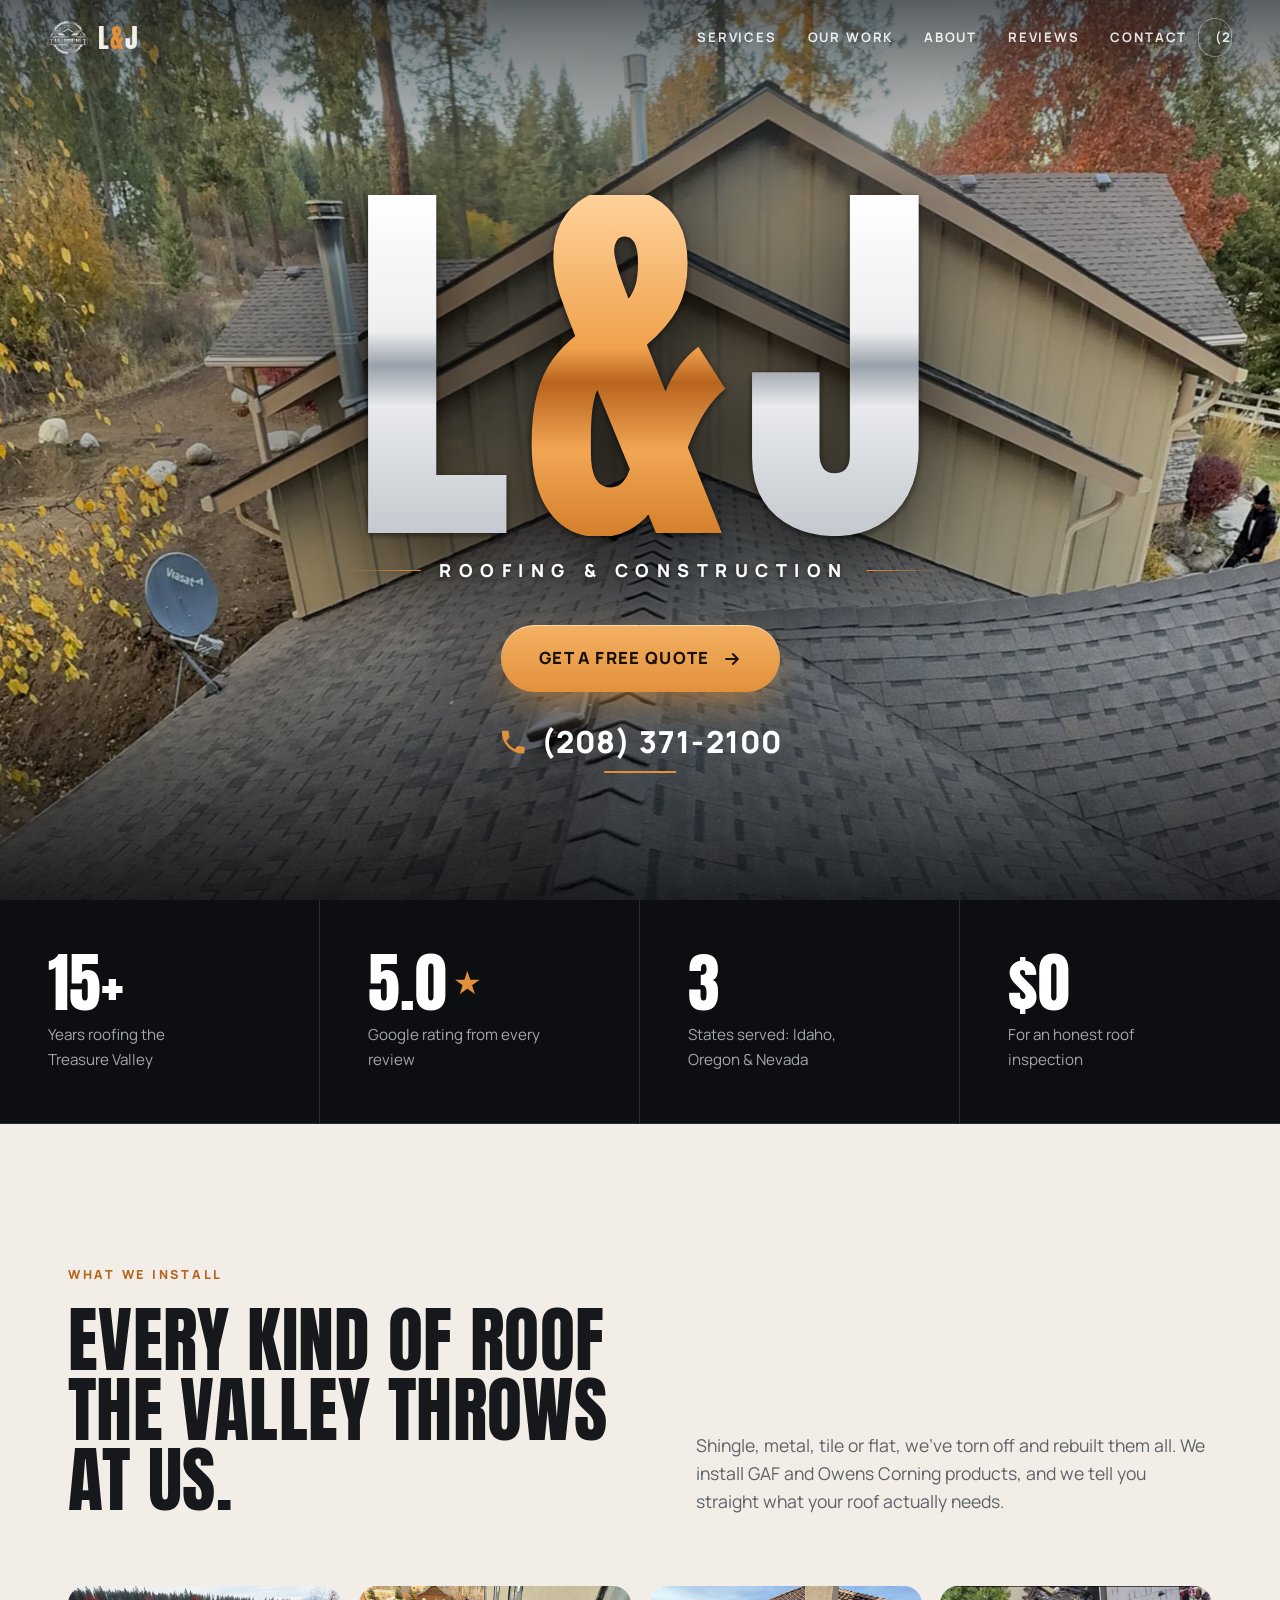
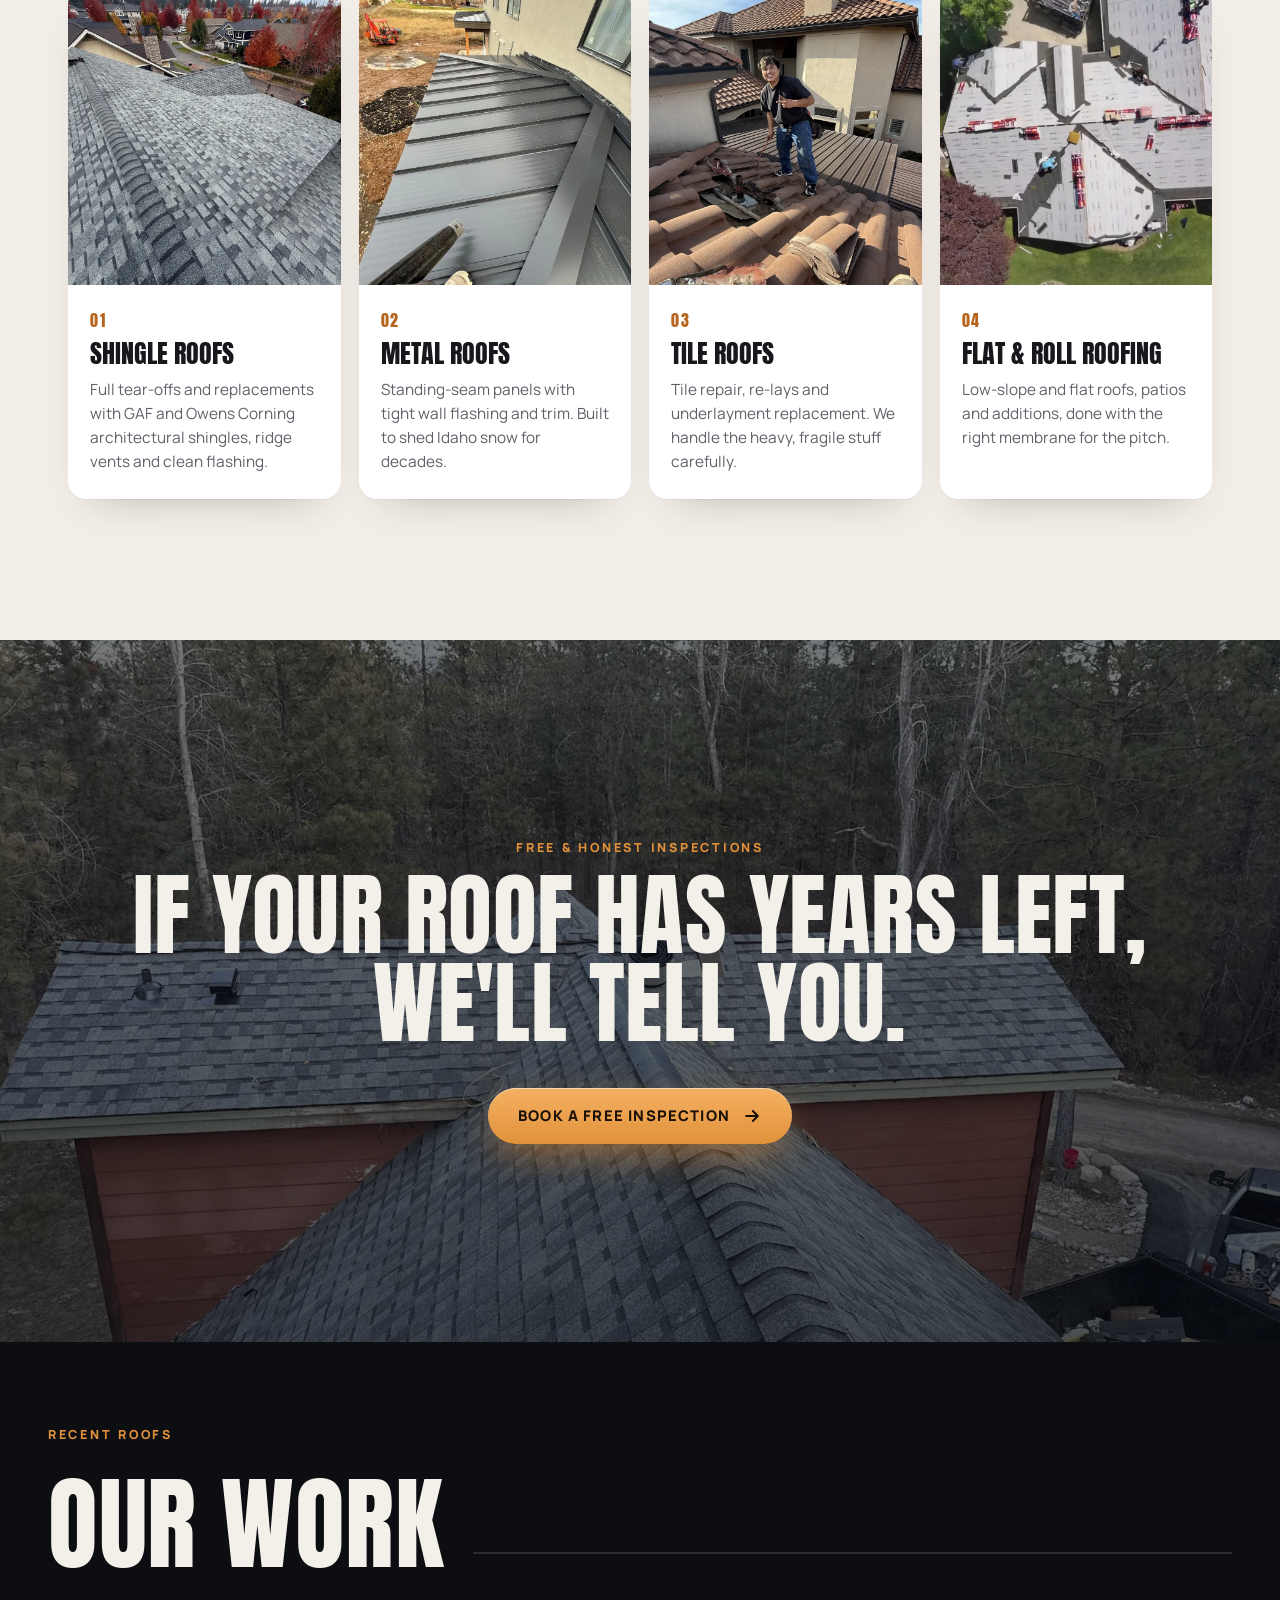
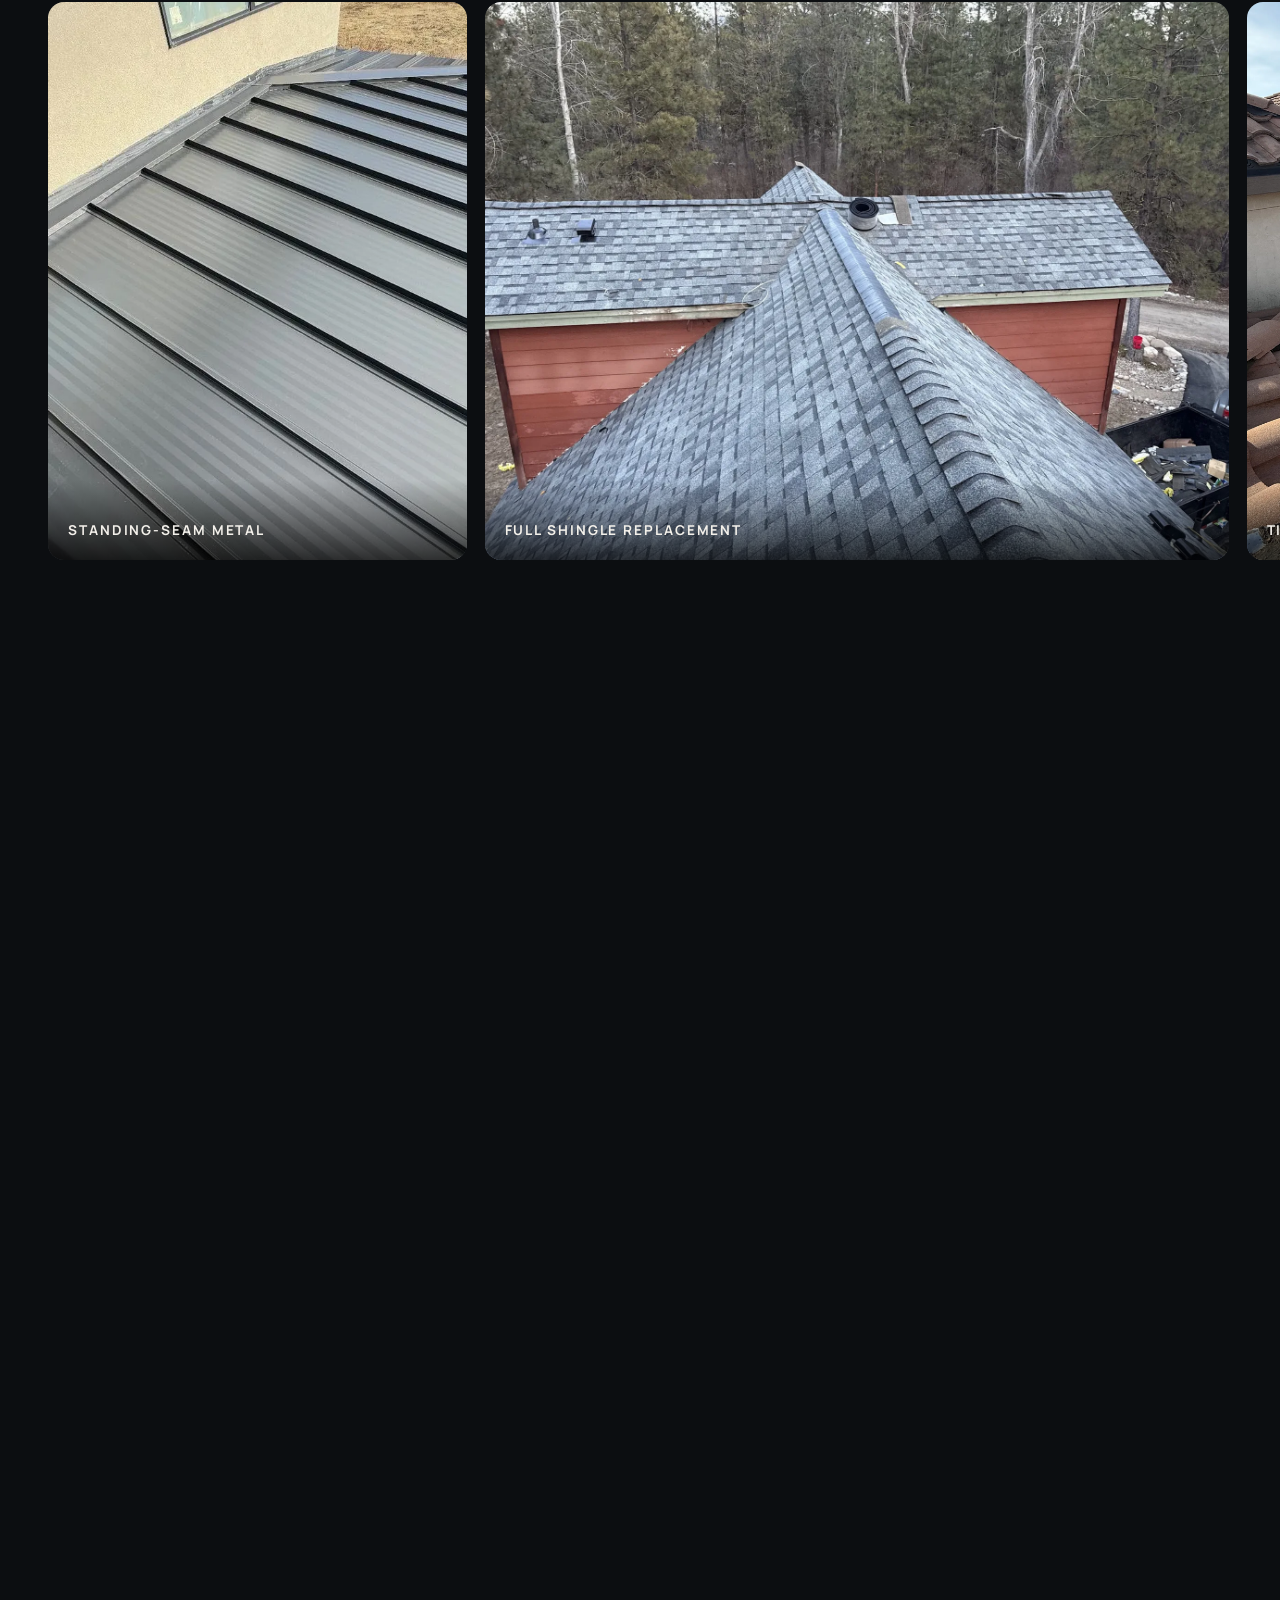
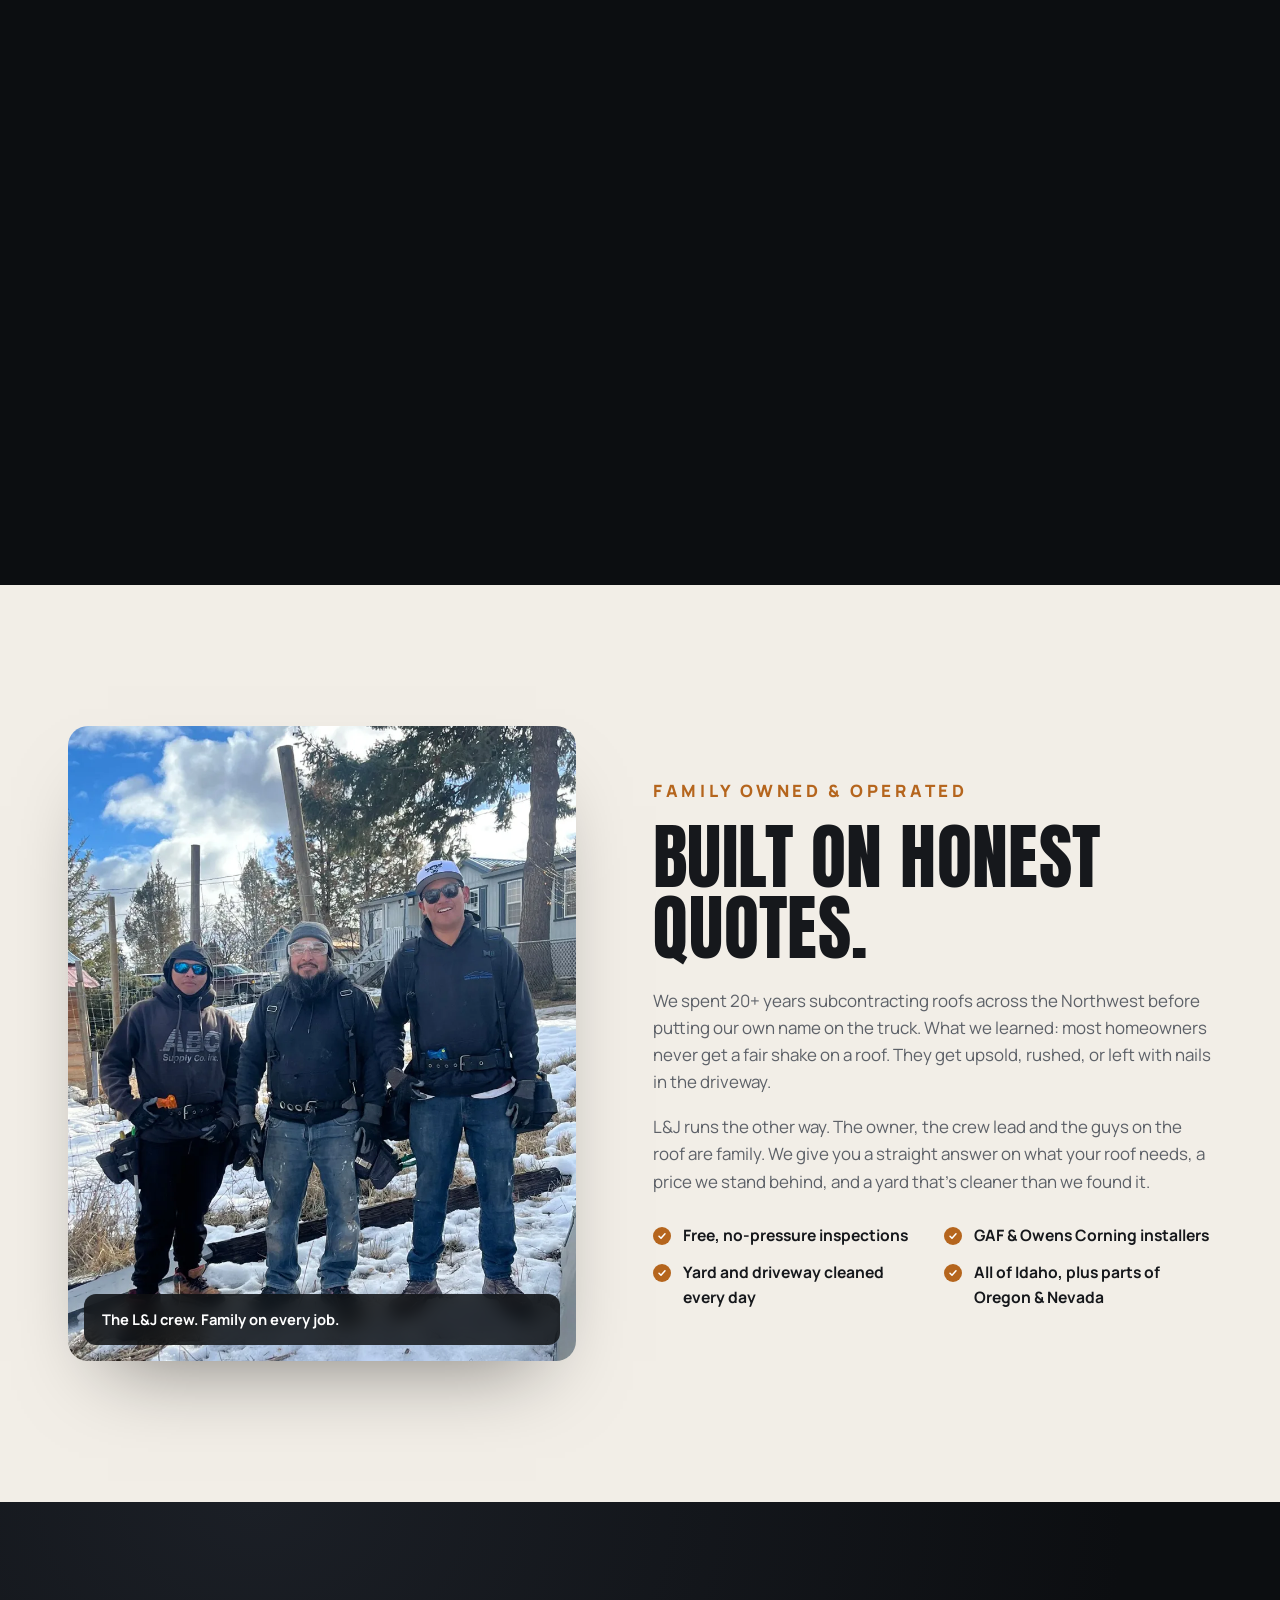
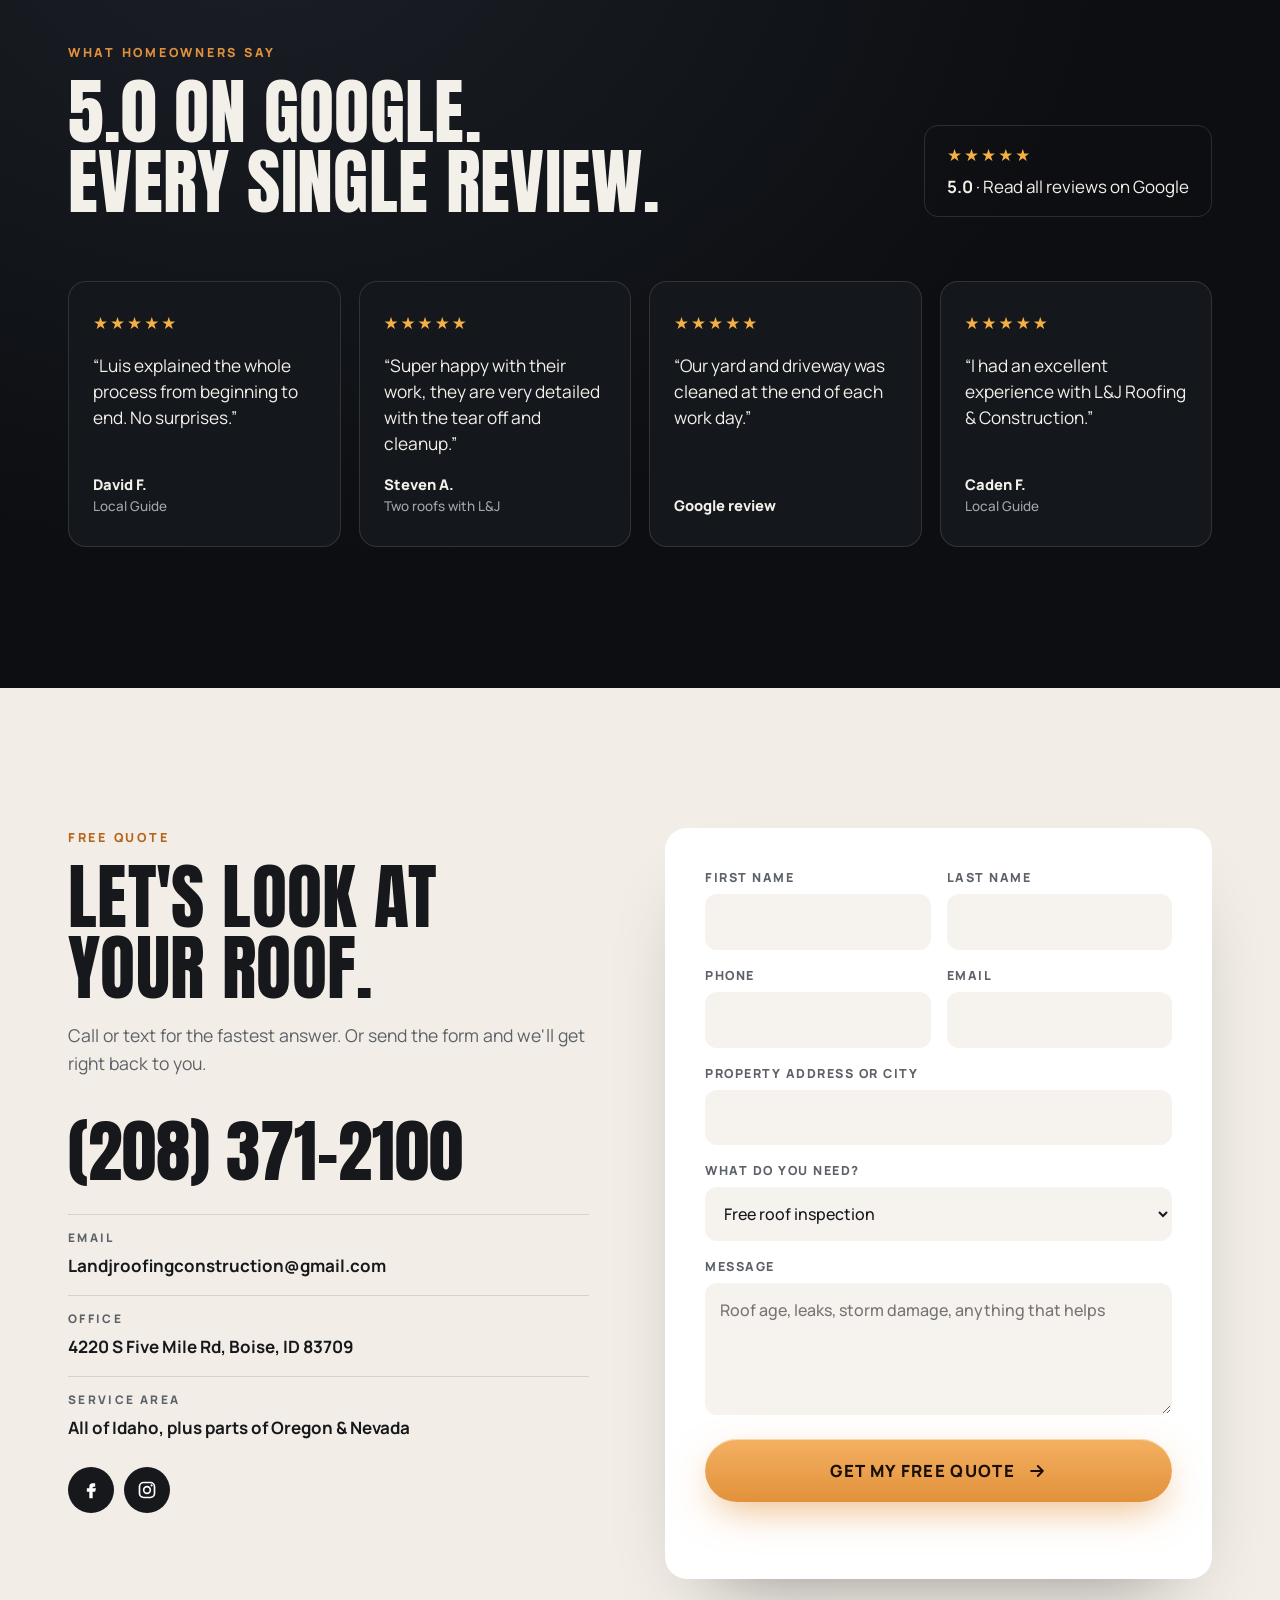
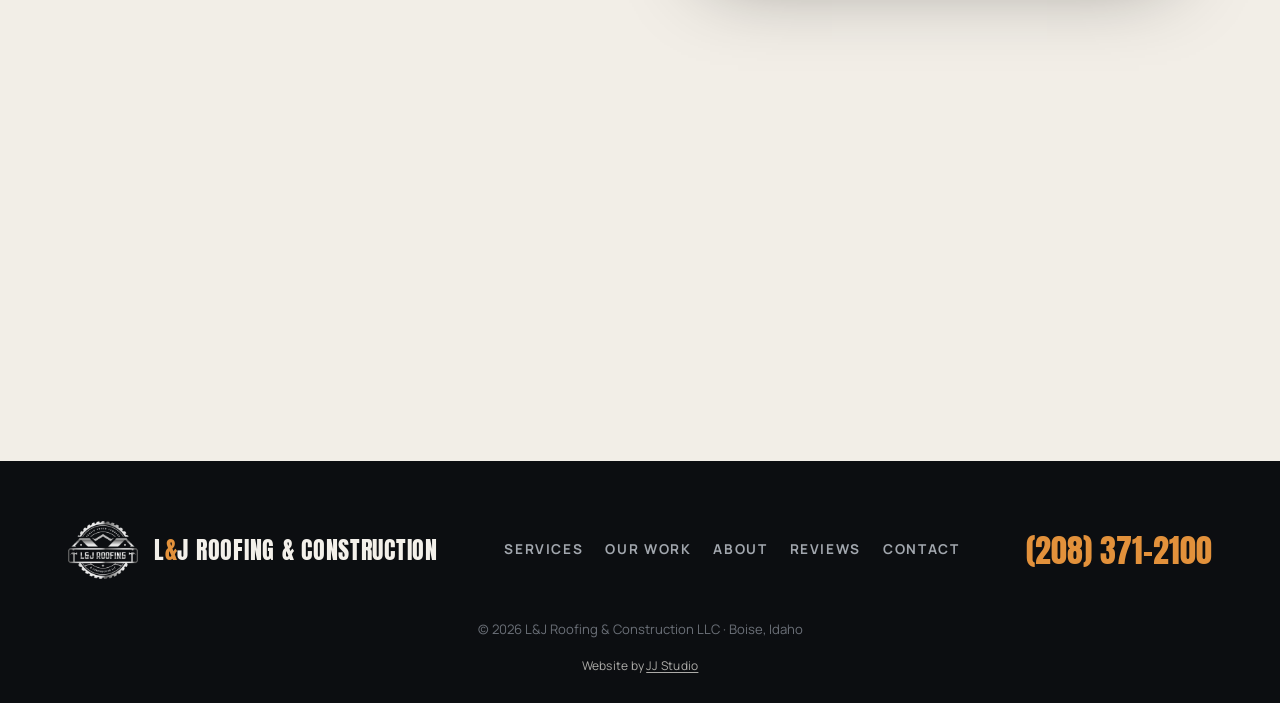
==== commit f4c449fb: "Add 'Website by JJ Studio' footer credit Co-Authored-By: Claude Opus 5.5 <noreply@anthropic.com>" ====
--- a/index.html
+++ b/index.html
@@ -263,6 +263,7 @@
     <a href="tel:+12083712100" class="foot-phone">(208) 371-2100</a>
   </div>
   <p class="copy">&copy; <span id="yr">2026</span> L&amp;J Roofing &amp; Construction LLC &middot; Boise, Idaho</p>
+<p class="jj-credit" style="flex-basis:100%;width:100%;grid-column:1/-1;margin:18px 0 0;font-size:12px;line-height:1.4;opacity:.7;text-align:center;letter-spacing:.02em">Website by <a href="https://www.jjstudiowd.com/" style="display:inline;color:inherit;text-decoration:underline;text-underline-offset:2px">JJ Studio</a></p>
 </footer>
 
 <a href="tel:+12083712100" class="callbar" id="callbar" aria-label="Call L&amp;J Roofing">
